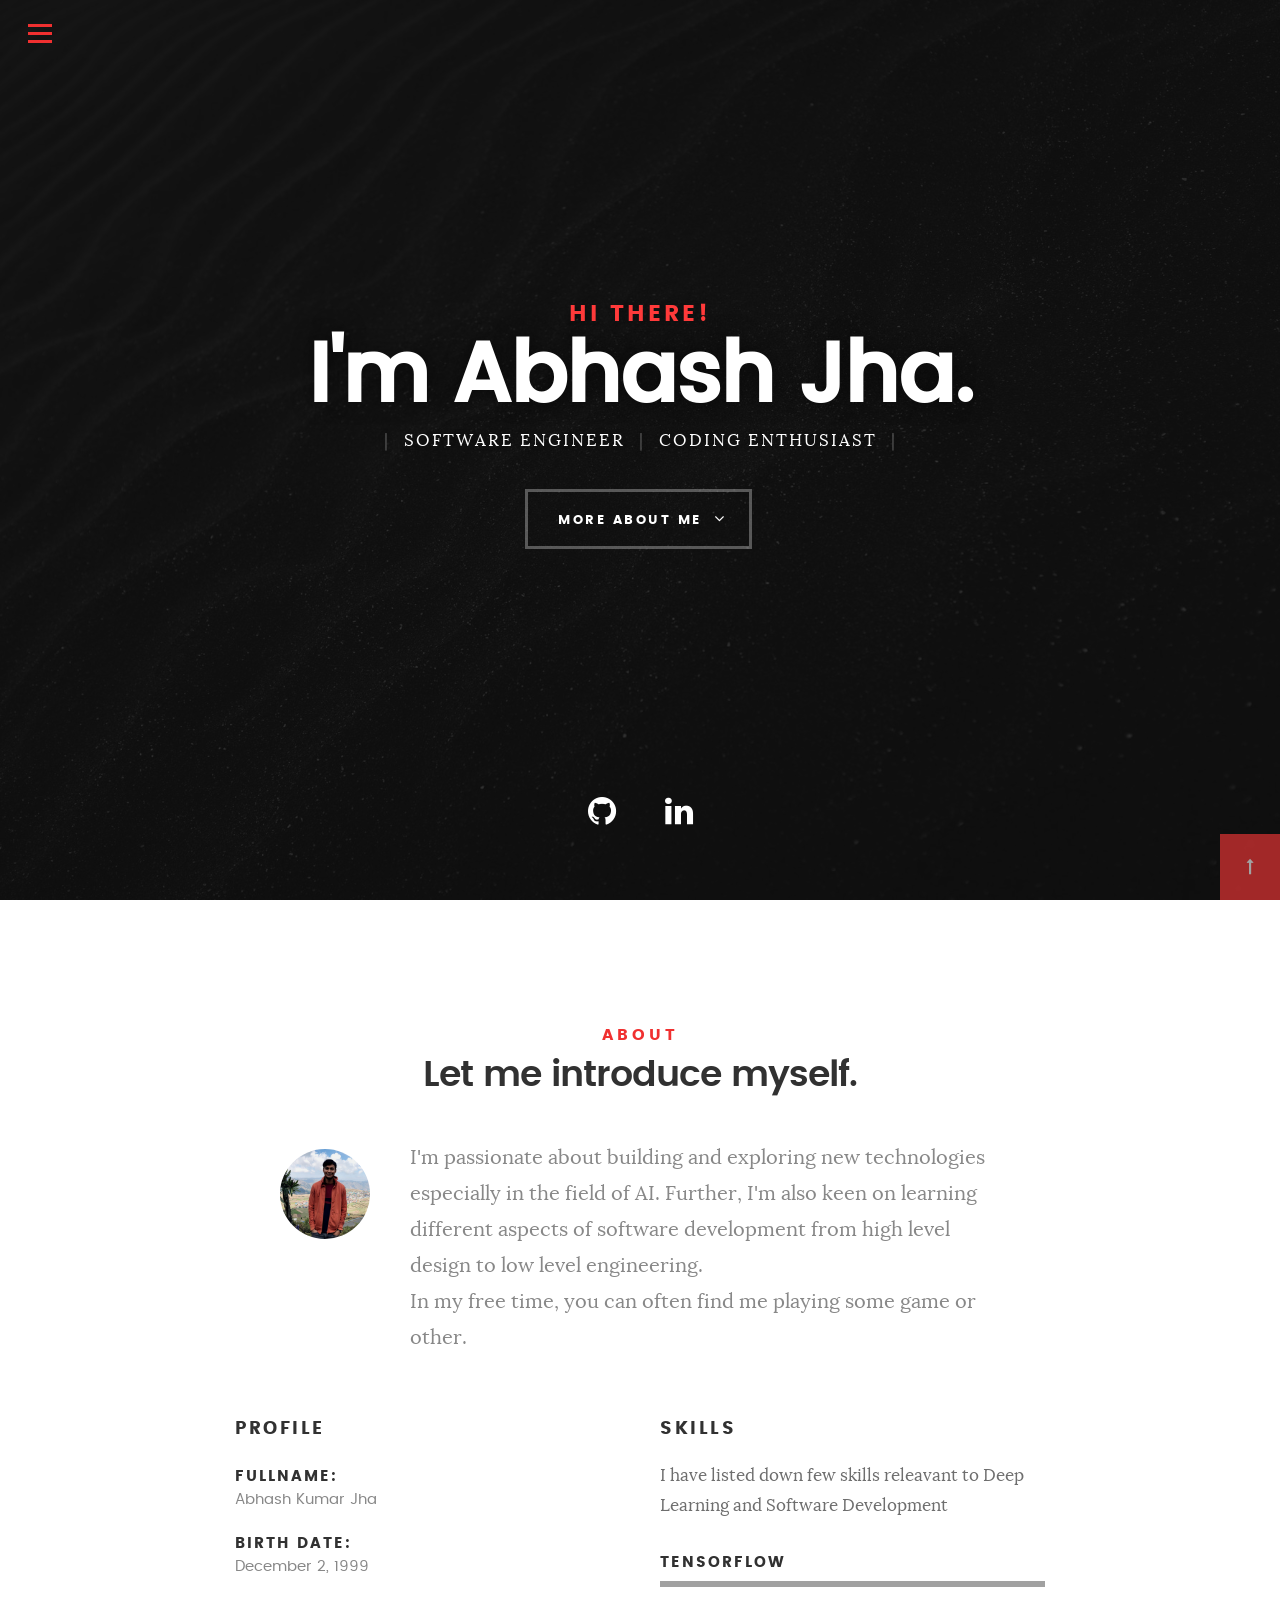
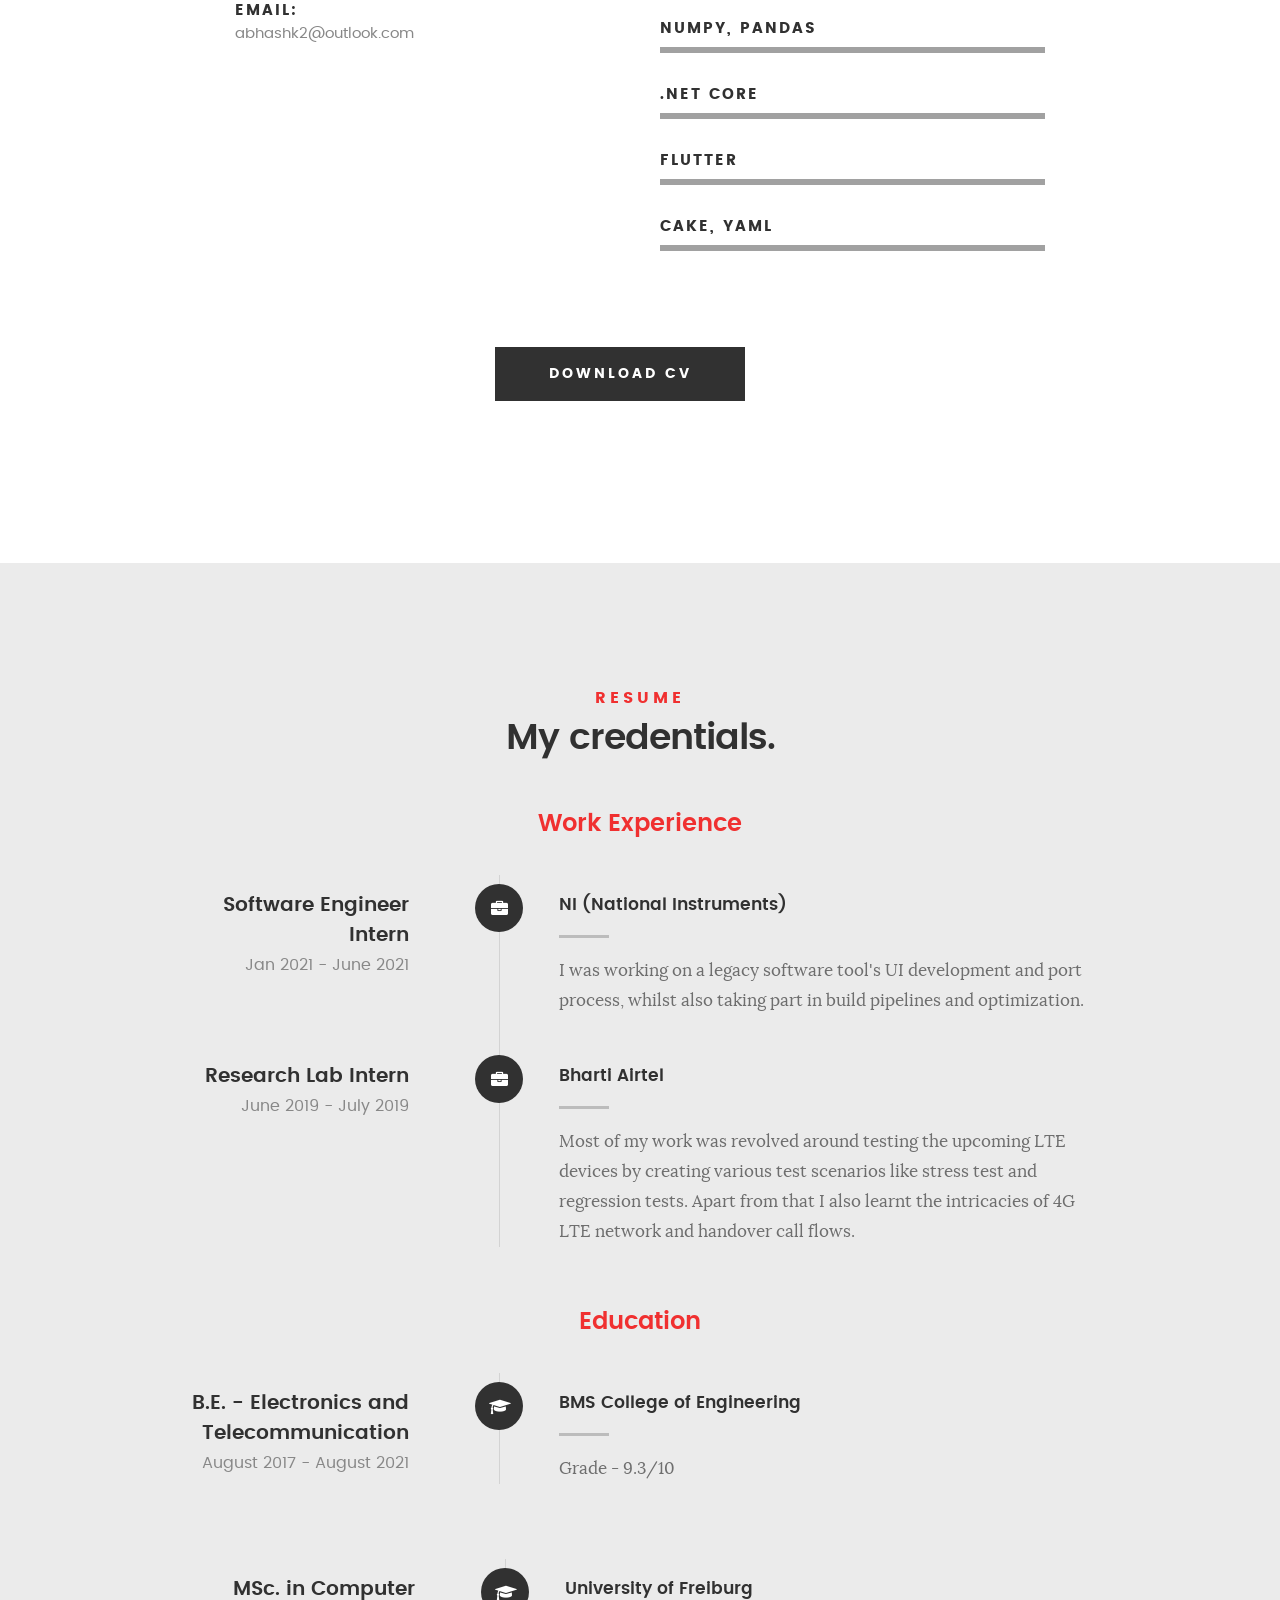
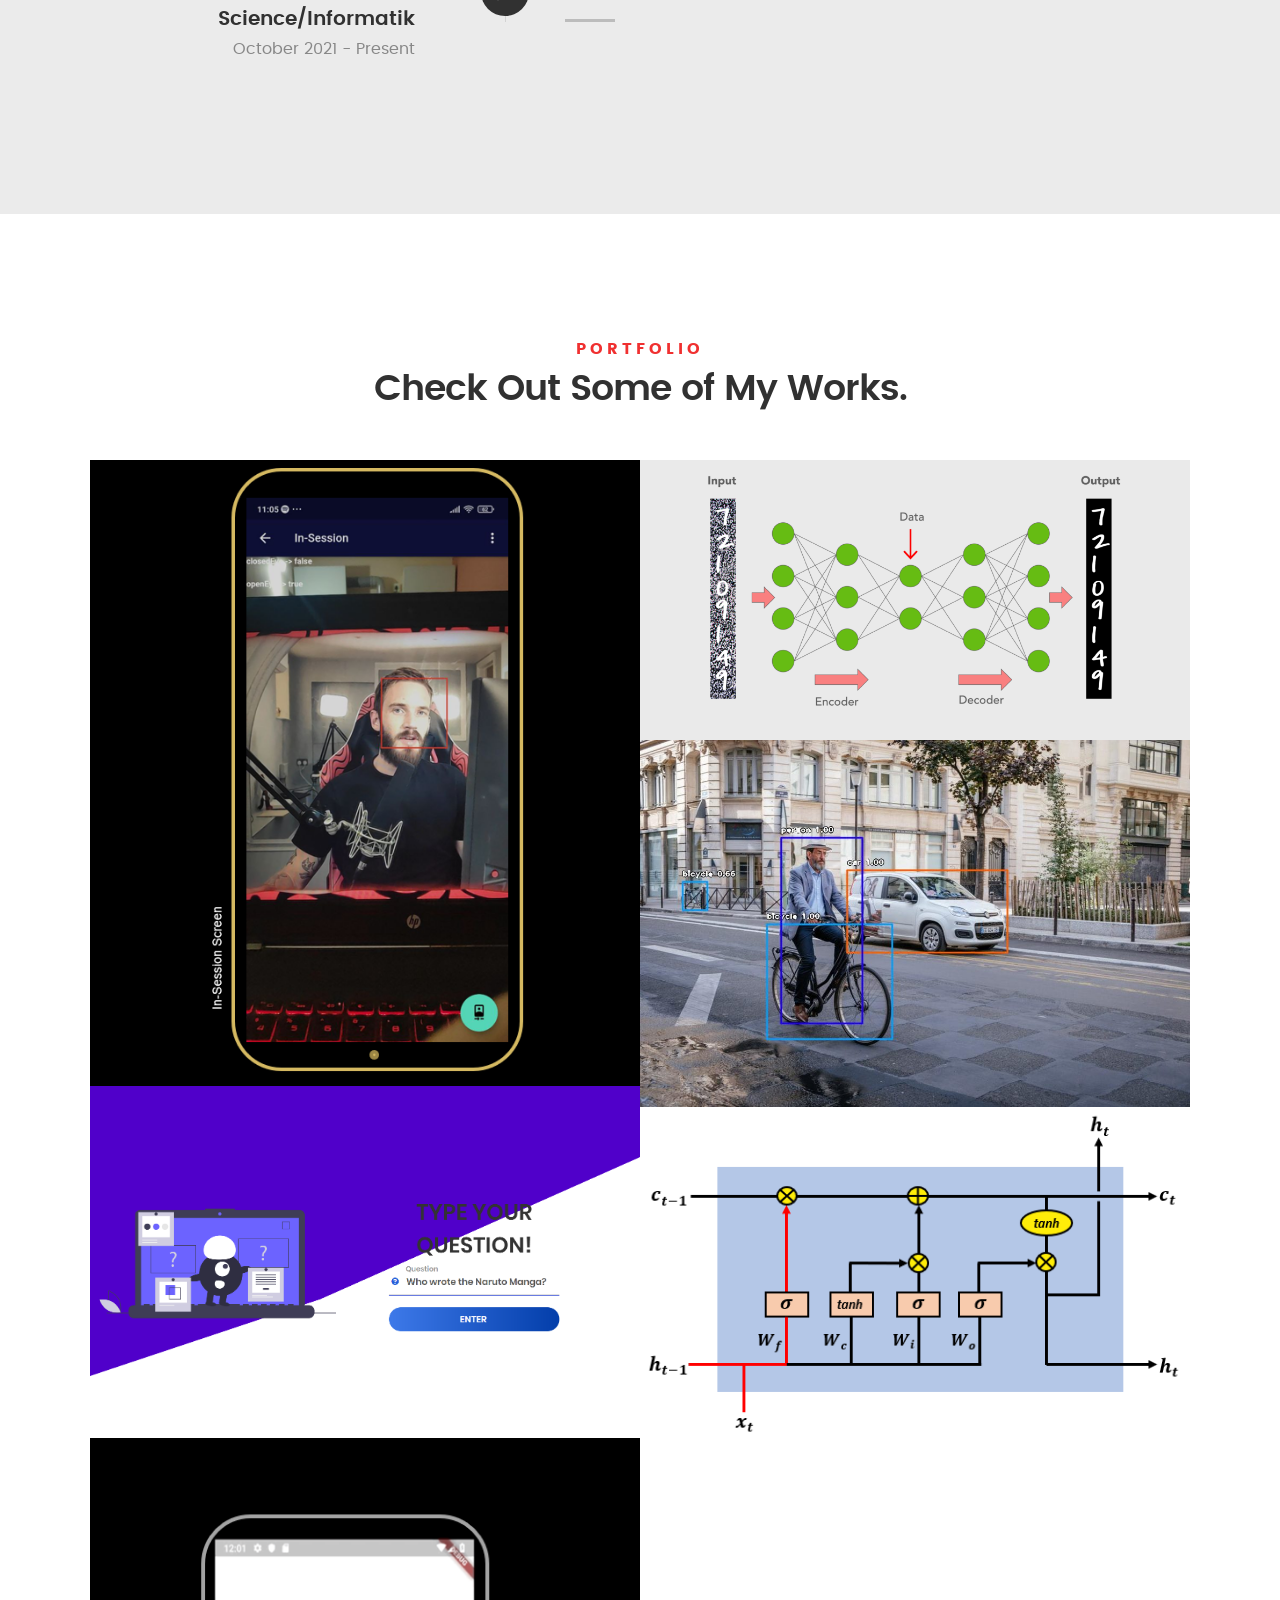
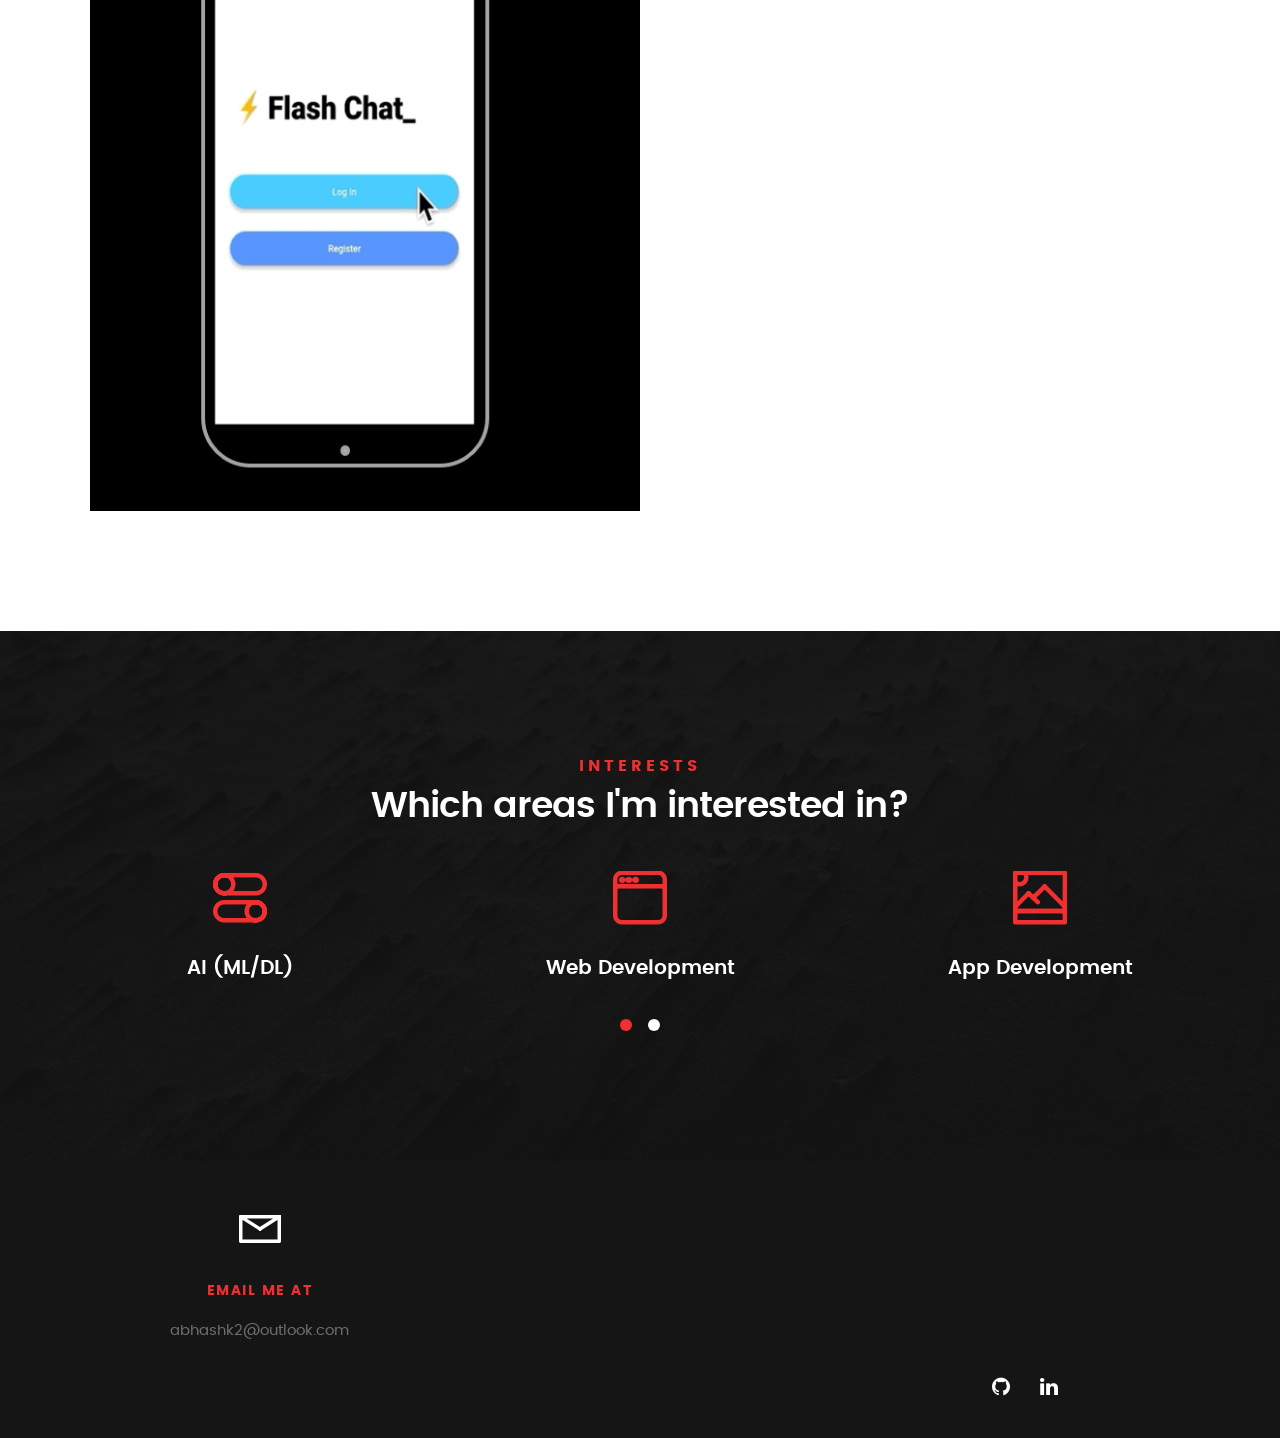
==== index.html @ c94d1a4a "Portfolio" ====
<!DOCTYPE html>
<!--[if IE 8 ]><html class="no-js oldie ie8" lang="en"> <![endif]-->
<!--[if IE 9 ]><html class="no-js oldie ie9" lang="en"> <![endif]-->
<!--[if (gte IE 9)|!(IE)]><!--><html class="no-js" lang="en"> <!--<![endif]-->
<head>

   <!--- basic page needs
   ================================================== -->
   <meta charset="utf-8">
	<title>Abhash</title>
	<meta name="Portfolio" content="">  
	<meta name="Abhash" content="">

   <!-- mobile specific metas
   ================================================== -->
	<meta name="viewport" content="width=device-width, initial-scale=1, maximum-scale=1">

 	<!-- CSS
   ================================================== -->
   <link rel="stylesheet" href="css/base.css">  
   <link rel="stylesheet" href="css/main.css">
   <link rel="stylesheet" href="css/vendor.css">     

   <!-- script
   ================================================== -->   
	<script src="js/modernizr.js"></script>
	<script src="js/pace.min.js"></script>

   <!-- favicons
	================================================== -->
	<link rel="icon" type="image/x-icon" href="favicon.ico?v=3">

</head>

<body id="top">

	<!-- header 
   ================================================== -->
   <header>   	
   	<div class="row">

   		<div class="top-bar">
   			<a class="menu-toggle" href="#"><span>Menu</span></a>

	   		<div class="logo">
		         <a href="index.html"></a>
		      </div>		      

		   	<nav id="main-nav-wrap">
					<ul class="main-navigation">
						<li class="current"><a class="smoothscroll"  href="#intro" title="">Home</a></li>
						<li><a class="smoothscroll"  href="#about" title="">About</a></li>
						<li><a class="smoothscroll"  href="#resume" title="">Resume</a></li>
						<li><a class="smoothscroll"  href="#portfolio" title="">My works</a></li>
						<li><a class="smoothscroll"  href="#interests" title="">Interests</a></li>									
					</ul>
				</nav>    		
   		</div> <!-- /top-bar --> 
   		
   	</div> <!-- /row --> 		
   </header> <!-- /header -->

	<!-- intro section
   ================================================== -->
   <section id="intro">   

   	<div class="intro-overlay"></div>	

   	<div class="intro-content">
   		<div class="row">

   			<div class="col-twelve">

	   			<h5>Hi There!</h5>
	   			<h1>I'm Abhash Jha.</h1>

	   			<p class="intro-position">
	   				<span>Software Engineer</span>
	   				<span>Coding Enthusiast</span> 
	   			</p>

	   			<a class="button stroke smoothscroll" href="#about" title="">More About Me</a>

	   		</div>  
   			
   		</div>   		 		
   	</div> <!-- /intro-content --> 

   	<ul class="intro-social">        
         <li><a href="https://github.com/abhash-er"><i class="fa fa-github"></i></a></li>
         <li><a href="https://www.linkedin.com/in/abhash-jha/"><i class="fa fa-linkedin"></i></a></li>
      </ul> <!-- /intro-social -->      	

   </section> <!-- /intro -->


   <!-- about section
   ================================================== -->
   <section id="about">  

   	<div class="row section-intro">
   		<div class="col-twelve">

   			<h5>About</h5>
   			<h1>Let me introduce myself.</h1>

   			<div class="intro-info">

   				<img src="images/profile-pic.jpg" alt="Profile Picture">

   				<p class="lead">I'm passionate about building and exploring new technologies especially in the field of AI. Further, I'm also keen on learning different aspects of software development from high level design to low level engineering. <BR> In my free time, you can often find me playing some game or other.</p>
   			</div>   			

   		</div>   		
   	</div> <!-- /section-intro -->

   	<div class="row about-content">

   		<div class="col-six tab-full">

   			<h3>Profile</h3>
   			

   			<ul class="info-list">
   				<li>
   					<strong>Fullname:</strong>
   					<span>Abhash Kumar Jha</span>
   				</li>
   				<li>
   					<strong>Birth Date:</strong>
   					<span>December 2, 1999</span>
   				</li>
   				<li>
   					<strong>Email:</strong>
   					<span>abhashk2@outlook.com</span>
   				</li>

   			</ul> <!-- /info-list -->

   		</div>

   		<div class="col-six tab-full">

   			<h3>Skills</h3>
   			<p>I have listed down few skills releavant to Deep Learning and Software Development</p>

				<ul class="skill-bars">
				   <li>
				   	<strong>Tensorflow</strong>
				   </li>
				   <li>
				   	<strong>Numpy, Pandas</strong>
				   </li>
				   <li>
				   	<strong>.NET Core</strong>
				   </li>
				   <li>
				   	<strong>Flutter</strong>
				   </li>
					<li>
						<strong>Cake, Yaml</strong>
					</li>
      
				</ul> <!-- /skill-bars -->		

   		</div>

   	</div>

   	<div class="row button-section">
   		<div class="col-twelve">
   			<a href="https://drive.google.com/file/d/1uyINoum_M5dYG9Y-Nyaif1BIRDL6vVUN/view?usp=sharing" title="Download CV" class="button button-primary">Download CV</a>
   		</div>   		
   	</div>

   </section> <!-- /process-->    


   <!-- resume Section
   ================================================== -->
	<section id="resume" class="grey-section">

		<div class="row section-intro">
   		<div class="col-twelve">

   			<h5>Resume</h5>
   			<h1>My credentials.</h1>

   		</div>   		
   	</div> <!-- /section-intro--> 

   	<div class="row resume-timeline">

   		<div class="col-twelve resume-header">

   			<h2>Work Experience</h2>

   		</div> <!-- /resume-header -->

   		<div class="col-twelve">

   			<div class="timeline-wrap">

   				<div class="timeline-block">

	   				<div class="timeline-ico">
	   					<i class="fa fa-briefcase"></i>
	   				</div>

	   				<div class="timeline-header">
	   					<h3>Software Engineer Intern</h3>
	   					<p>Jan 2021 - June 2021</p>
	   				</div>

	   				<div class="timeline-content">
	   					<h4>NI (National Instruments)</h4>
	   					<p>I was working on a legacy software tool's UI development and port process, whilst also taking part in build pipelines and optimization.</p>
	   				</div>

	   			</div> <!-- /timeline-block -->

	   			<div class="timeline-block">

	   				<div class="timeline-ico">
	   					<i class="fa fa-briefcase"></i>
	   				</div>

	   				<div class="timeline-header">
	   					<h3>Research Lab Intern</h3>
	   					<p>June 2019 - July 2019</p>
	   				</div>

	   				<div class="timeline-content">
	   					<h4>Bharti Airtel</h4>
	   					<p>Most of my work was revolved around testing the upcoming LTE devices by creating various test scenarios like stress test and regression tests. Apart from that I also learnt the intricacies of 4G LTE network and handover call flows.</p>
	   				</div>

	   			</div> <!-- /timeline-block -->

   			</div> <!-- /timeline-wrap -->   			

   		</div> <!-- /col-twelve -->
   		
   	</div> <!-- /resume-timeline -->
   	
   	<div class="row resume-timeline">

   		<div class="col-twelve resume-header">

   			<h2>Education</h2>

   		</div> <!-- /resume-header -->

   		<div class="col-twelve">

   			<div class="timeline-wrap">

   				<div class="timeline-block">

	   				<div class="timeline-ico">
	   					<i class="fa fa-graduation-cap"></i>
	   				</div>

	   				<div class="timeline-header">
	   					<h3>B.E. - Electronics and Telecommunication</h3>
	   					<p>August 2017 - August 2021</p>
	   				</div>

	   				<div class="timeline-content">
	   					<h4>BMS College of Engineering</h4>
	   					<p>Grade - 9.3/10</p>
	   				</div>

	   			</div> <!-- /timeline-block -->
   			

   		</div> <!-- /col-twelve -->

		   <div class="col-twelve">

			<div class="timeline-wrap">

				<div class="timeline-block">

					<div class="timeline-ico">
						<i class="fa fa-graduation-cap"></i>
					</div>

					<div class="timeline-header">
						<h3>MSc. in Computer Science/Informatik</h3>
						<p>October 2021 - Present</p>
					</div>

					<div class="timeline-content">
						<h4>University of Freiburg</h4>
						<p></p>
					</div>

				</div> <!-- /timeline-block -->
			

		</div> <!-- /col-twelve -->
   		
   	</div> <!-- /resume-timeline -->
		
	</section> <!-- /features -->


	<!-- Portfolio Section
   ================================================== -->
	<section id="portfolio">

		<div class="row section-intro">
   		<div class="col-twelve">

   			<h5>Portfolio</h5>
   			<h1>Check Out Some of My Works.</h1>

   		</div>   		
   	</div> <!-- /section-intro--> 

   	<div class="row portfolio-content">

   		<div class="col-twelve">

   			<!-- portfolio-wrapper -->
	         <div id="folio-wrapper" class="block-1-2 block-mob-full stack">

	         	<div class="bgrid folio-item">
	               <div class="item-wrap">
	               	<img src="images/portfolio/drowsy.PNG" alt="drowsy">
	                  <a href="#modal-01" class="overlay">	                  	           
	                     <div class="folio-item-table">
	                     	<div class="folio-item-cell">
		     					       <h3 class="folio-title">Drowsy</h3>	     					    
		     					    	 <span class="folio-types">
		     					       	  A Flutter App
		     					       </span>
		     					   </div>	                      	
	                     </div>                    
	                  </a>
	               </div>	               
	        		</div> <!-- /folio-item -->

	        		<div class="bgrid folio-item">
	               <div class="item-wrap">
	               	<img src="images/portfolio/autoencoder.png" alt="Autoencoder">
	               	<a href="#modal-02" class="overlay">              		                  
	                     <div class="folio-item-table">
	                     	<div class="folio-item-cell">
	                     		<h3 class="folio-title">Autoencoder</h3>	     					    
		     					    	<span class="folio-types">
		     					       	  C++ wrapper for Autoencoders
		     					      </span>		     		
		     					   </div> 	                      	
	                     </div>                    
	                  </a>
	               </div>
	        		</div> <!-- /folio-item -->

	            <div class="bgrid folio-item">
	               <div class="item-wrap">
	               	<img src="images/portfolio/object_detector.jpg"alt="YOLO">
	                  <a href="#modal-03" class="overlay">             		                  
	                     <div class="folio-item-table">
	                     	<div class="folio-item-cell">
	                     		<h3 class="folio-title">YOLO</h3>	     					    
		     					    	<span class="folio-types">
		     					       	  An implementation from scratch
		     					      </span>		     		
		     					   </div> 	                      	
	                     </div>                    
	                  </a>
	               </div>
	        		</div> <!-- /folio-item -->

	            <div class="bgrid folio-item">
	               <div class="item-wrap">
	               	<img src="images/portfolio/question_classification.png" alt="QuestionType">
	                  <a href="#modal-04" class="overlay">                  	                 
	                     <div class="folio-item-table">
	                     	<div class="folio-item-cell">
	                     		<h3 class="folio-title">Question Type</h3>	     					    
		     					    	<span class="folio-types">
		     					       	  Classify the type of question
		     					      </span>		     		
		     					   </div>  	                      	
	                     </div>                    
	                  </a>
	               </div>
	        		</div> <!-- /folio-item -->     	

	            <div class="bgrid folio-item">
	               <div class="item-wrap">
	               	<img src="images/portfolio/LSTM.png" alt="LSTM">
	                  <a href="#modal-05" class="overlay">
	                     <div class="folio-item-table">
	                     	<div class="folio-item-cell">
	                     		<h3 class="folio-title">RNN and LSTM</h3>	     					    
		     					    	<span class="folio-types">
		     					       	  A numpy based implementation of LSTM and RNN 
		     					      </span>		     		
		     					   </div>	                      	
	                     </div>                    
	                  </a>
	               </div>
	        		</div> <!-- /folio-item -->  
				
					<div class="bgrid folio-item">
						<div class="item-wrap">
							<img src="images/portfolio/flash_chat.PNG" alt="flash">
						   <a href="#modal-06" class="overlay">
							  <div class="folio-item-table">
								  <div class="folio-item-cell">
									  <h3 class="folio-title">Flash Chat</h3>	     					    
											  <span class="folio-types">
												   A flutter app 
											</span>		     		
										 </div>	                      	
							  </div>                    
						   </a>
						</div>
						 </div> <!-- /folio-item --> 

	            <!-- modal popups - begin
	            ============================================================= -->
	            <div id="modal-01" class="popup-modal slider mfp-hide">	

				     	<div class="media">
				     		<img src="images/portfolio/modals/m-drowsy.PNG" alt="" />
				     	</div>      	

					   <div class="description-box">
					      <h4>Drowsy</h4>		      
					      <p>To tackle the problem of driver drowsiness, we developed an app that will continuously monitor your attentiveness while driving and if it senses the  drowsiness, it'll buzz a loud alarm and will generate a danger message with location to the emergency contact.</p>

					      <div class="categories">App Development</div>			               
					   </div>

			         <div class="link-box">
			            <a href="https://github.com/abhash-er/drowsy-driver-app-flutter">Git</a>
					      <a href="#" class="popup-modal-dismiss">Close</a>
			         </div>		      

				   </div> <!-- /modal-01 -->

				   <div id="modal-02" class="popup-modal slider mfp-hide">	

				     	<div class="media">
				     		<img src="images/portfolio/modals/m-autoencoder.png" alt="" />
				     	</div>      	

					   <div class="description-box">
					      <h4>Autoencoder</h4>		      
					      <p>This is a c++ wrapper for the autoencoder model, that can be called natively onto an app for use in mobile (arm based) platforms. We've build a neural network class from scratch that can be instantized inside the exposed Autoencoder class.</p>

					      <div class="categories">API design</div>			               
					   </div>

			         <div class="link-box">
			            <a href="https://github.com/abhash-er/Autoencoders">Git</a>
					      <a href="#" class="popup-modal-dismiss">Close</a>
			         </div>		      

				   </div> <!-- /modal-02 -->

				   <div id="modal-03" class="popup-modal slider mfp-hide">	

				     	<div class="media">
				     		<img src="images/portfolio/modals/m-object_detector.jpg" alt="" />
				     	</div>      	

					   <div class="description-box">
					      <h4>YOLO Object Detection</h4>		      
					      <p>YOLOv3 happens to have a configuration file for their network architecture. So the main task was to parse those configurations and make the network. After that, I also build the bounding box calculation functions with non-max suppression. The next phase was to train the network using coco labels. It was then tested real-time videos and images.</p>

					      <div class="categories">Deep Learning</div>			               
					   </div>

			         <div class="link-box">
			            <a href="https://github.com/abhash-er/YOLOv3">Git</a>
					      <a href="#" class="popup-modal-dismiss">Close</a>
			         </div>		      

				   </div> <!-- /modal-03 -->

				   <div id="modal-04" class="popup-modal slider mfp-hide">	

				     	<div class="media">
				     		<img src="images/portfolio/modals/m-question_classification.png" alt="" />
				     	</div>      	

					   <div class="description-box">
					      <h4>Question Classification</h4>		      
					      <p>Given a question, the aim is to identify the category it belongs to. <BR>
							Example:<BR>
							1. What is your name? Type: What<BR>
							2. When is the show happening? Type: When<BR>
							3. Is there a cab available for the airport? Type: Affirmation<BR>
							There are ambiguous cases to handle as well like:<BR>
							4. What time does the train leave(this looks like a what question but is actually a When type)<BR>
						  </p>

					      <div class="categories">Machine Learning/ Deep Learning</div>			               
					   </div>

			         <div class="link-box">
			            <a href="https://github.com/abhash-er/Question-classification">Git</a>
					      <a href="#" class="popup-modal-dismiss">Close</a>
			         </div>		      

				   </div> <!-- /modal-04 -->

				   <div id="modal-05" class="popup-modal slider mfp-hide">	

				     	<div class="media">
				     		<img src="images/portfolio/modals/m-RNN.png" alt="" />
				     	</div>      	

					   <div class="description-box">
					      <h4>LSTM and RNN</h4>		      
					      <p>This project illustrates a numpy based implementation of RNN and LSTM network based on their respective model architectures.</p>

					      <div class="categories">Deep Learning</div>			               
					   </div>

			         <div class="link-box">
			            <a href="https://github.com/abhash-er/RNN-LSTM">Git</a>
					      <a href="#" class="popup-modal-dismiss">Close</a>
			         </div>		      

				   </div> <!-- /modal-05 -->

				   <div id="modal-06" class="popup-modal slider mfp-hide">	

				     	<div class="media">
				     		<img src="images/portfolio/modals/m-flash_chat.PNG" alt="" />
				     	</div>      	

					   <div class="description-box">
					      <h4>Flash chat</h4>		      
					      <p>A global chat app using firebase for message storage and authentication. It uses async calls to update messages when it gets updated on the server.</p>

					      <div class="categories">App Development</div>			               
					   </div>

			         <div class="link-box">
			            <a href="https://github.com/abhash-er/flash-chat-flutter">Git</a>
					      <a href="#" class="popup-modal-dismiss">Close</a>
			         </div>		      

				   </div> <!-- /modal-06 -->


				   <!-- modal popups - end
	            ============================================================= -->

	         </div> <!-- /portfolio-wrapper --> 

   		</div>  <!-- /twelve -->   

   	</div> <!-- /portfolio-content --> 
		
	</section> <!-- /portfolio --> 




	
	<!-- interests Section
   ================================================== -->
	<section id="interests">

		<div class="overlay"></div>

		<div class="row section-intro">
   		<div class="col-twelve">

   			<h5>Interests</h5>
   			<h1>Which areas I'm interested in?</h1>

   		</div>   		
   	</div> <!-- /section-intro -->

   	<div class="row interests-content">

   		<div id="owl-slider" class="owl-carousel interests-list">

	      	<div class="service">	

	      		<span class="icon"><i class="icon-toggles"></i></span>            

	            <div class="interests-content">	

	            	 <h3>AI (ML/DL)</h3>
	         	</div> 	         	 

				</div> <!-- /interests -->

				<div class="interests">	

					<span class="icon"><i class="icon-window"></i></span>                          

	            <div class="interests-content">	

	            	<h3>Web Development</h3>  

	            </div>	                          

			   </div> <!-- /service -->

			   <div class="interests">

			   	<span class="icon"><i class="icon-image"></i></span>		            

	            <div class="interests-content">

	            	<h3>App Development</h3>


	            </div> 	            	               

			   </div> <!-- /service -->

				<div class="interests">

					<span class="icon"><i class="icon-paint-brush"></i></span>	              

	            <div class="interests-content">

	            	<h3>Software Design</h3>

	         		
	            </div>                

				</div> <!-- /interests -->

	      </div> <!-- /interests-list -->
   		
   	</div> <!-- /interests-content -->
		
	</section> <!-- /interests -->	





   	<div class="row contact-info">

   		<div class="col-four tab-full collapse">

   			<div class="icon">
   				<i class="icon-mail"></i>
   			</div>

   			<h5>Email Me At</h5>

   			<p>abhashk2@outlook.com<br>
			   </p>

   		</div>

   		
   		
   	</div> <!-- /contact-info -->
		
	</section> <!-- /contact -->


   <!-- footer
   ================================================== -->

   <footer>
     	<div class="row">

     		<div class="col-six tab-full pull-right social">

     			<ul class="footer-social">        
					<li><a href="https://github.com/abhash-er"><i class="fa fa-github"></i></a></li>
					<li><a href="https://www.linkedin.com/in/abhash-jha/"><i class="fa fa-linkedin"></i></a></li>
			   </ul> 
	      		
	      </div>

      	<div class="col-eight tab-full">
	      	

	      	<div id="go-top">
		         <a class="smoothscroll" title="Back to Top" href="#top"><i class="fa fa-long-arrow-up"></i></a>
		      </div>

      	</div> <!-- /row -->     	
   </footer>  

   <div id="preloader"> 
    	<div id="loader"></div>
   </div> 

   <!-- Java Script
   ================================================== --> 
   <script src="js/jquery-2.1.3.min.js"></script>
   <script src="js/plugins.js"></script>
   <script src="js/main.js"></script>

</body>

</html>
---- css/base.css ----
/**
 * =================================================================== 
 *
 *  Kards v1.0 Base Stylesheet
 *  url: styleshout.com
 *  03-01-2016
 *  ------------------------------------------------------------------
 *  TOC:
 *  01. reset
 *  02. basic/base setup styles
 *  03. grid
 *  04. MISC
 *
 * =================================================================== 
 */

/** 
 * ===================================================================
 * 01. reset - normalize.css v3.0.2 | MIT License | git.io/normalize
 *
 * ------------------------------------------------------------------- 
 */
html {
	font-family: sans-serif;
	-ms-text-size-adjust: 100%;
	-webkit-text-size-adjust: 100%;
}

body {
	margin: 0;
}

article,
aside,
details,
figcaption,
figure,
footer,
header,
hgroup,
main,
menu,
nav,
section,
summary {
	display: block;
}

audio,
canvas,
progress,
video {
	display: inline-block;
	vertical-align: baseline;
}

audio:not([controls]) {
	display: none;
	height: 0;
}

[hidden],
template {
	display: none;
}

a {
	background: transparent;
}

a:active,
a:hover {
	outline: 0;
}

abbr[title] {
	border-bottom: 1px dotted;
}

b,
strong {
	font-weight: bold;
}

dfn {
	font-style: italic;
}

h1 {
	font-size: 2em;
	margin: 0.67em 0;
}

mark {
	background: #ff0;
	color: #000;
}

small {
	font-size: 80%;
}

sub,
sup {
	font-size: 75%;
	line-height: 0;
	position: relative;
	vertical-align: baseline;
}

sup {
	top: -0.5em;
}

sub {
	bottom: -0.25em;
}

img {
	border: 0;
}

svg:not(:root) {
	overflow: hidden;
}

figure {
	margin: 1em 40px;
}

hr {
	-moz-box-sizing: content-box;
	box-sizing: content-box;
	height: 0;
}

pre {
	overflow: auto;
}

code,
kbd,
pre,
samp {
	font-family: monospace, monospace;
	font-size: 1em;
}

button,
input,
optgroup,
select,
textarea {
	color: inherit;
	font: inherit;
	margin: 0;
}

button {
	overflow: visible;
}

button,
select {
	text-transform: none;
}

button,
html input[type="button"],
input[type="reset"],
input[type="submit"] {
	-webkit-appearance: button;
	cursor: pointer;
}

button[disabled],
html input[disabled] {
	cursor: default;
}

button::-moz-focus-inner,
input::-moz-focus-inner {
	border: 0;
	padding: 0;
}

input {
	line-height: normal;
}

input[type="checkbox"],
input[type="radio"] {
	box-sizing: border-box;
	padding: 0;
}

input[type="number"]::-webkit-inner-spin-button,
input[type="number"]::-webkit-outer-spin-button {
	height: auto;
}

input[type="search"] {
	-webkit-appearance: textfield;
	-moz-box-sizing: content-box;
	-webkit-box-sizing: content-box;
	box-sizing: content-box;
}

input[type="search"]::-webkit-search-cancel-button,
input[type="search"]::-webkit-search-decoration {
	-webkit-appearance: none;
}

fieldset {
	border: 1px solid #c0c0c0;
	margin: 0 2px;
	padding: 0.35em 0.625em 0.75em;
}

legend {
	border: 0;
	padding: 0;
}

textarea {
	overflow: auto;
}

optgroup {
	font-weight: bold;
}

table {
	border-collapse: collapse;
	border-spacing: 0;
}

td,
th {
	padding: 0;
}

/** 
 * ===================================================================
 * 02. basic/base setup styles - (_basic.scss)
 *
 * ------------------------------------------------------------------- 
 */
html {
	font-size: 62.5%;
	box-sizing: border-box;
}

*,
*::before,
*::after {
	box-sizing: inherit;
}

body {
	font-weight: normal;
	line-height: 1;
	text-rendering: optimizeLegibility;
	word-wrap: break-word;
	-webkit-overflow-scrolling: touch;
	-webkit-text-size-adjust: none;
}

body,
input,
button {
	-moz-osx-font-smoothing: grayscale;
	-webkit-font-smoothing: antialiased;
}

/**
 * Media - (_basic.scss)
 * ------------------------------------------------------------------- 
 */
img,
video {
	max-width: 100%;
	height: auto;
}

/**
 * Typography resets - (_basic.scss)
 * ------------------------------------------------------------------- 
 */
div,
dl,
dt,
dd,
ul,
ol,
li,
h1,
h2,
h3,
h4,
h5,
h6,
pre,
form,
p,
blockquote,
th,
td {
	margin: 0;
	padding: 0;
}

h1,
h2,
h3,
h4,
h5,
h6 {
	-webkit-font-variant-ligatures: common-ligatures;
	-moz-font-variant-ligatures: common-ligatures;
	font-variant-ligatures: common-ligatures;
	text-rendering: optimizeLegibility;
}

em,
i {
	font-style: italic;
	line-height: inherit;
}

strong,
b {
	font-weight: bold;
	line-height: inherit;
}

small {
	font-size: 60%;
	line-height: inherit;
}

ol,
ul {
	list-style: none;
}

li {
	display: block;
}

/**
 * links - (_basic.scss)
 * ------------------------------------------------------------------- 
 */
a {
	text-decoration: none;
	line-height: inherit;
}

a img {
	border: none;
}

/**
 * inputs - (_basic.scss)
 * ------------------------------------------------------------------- 
 */
fieldset {
	margin: 0;
	padding: 0;
}

input[type="email"],
input[type="number"],
input[type="search"],
input[type="text"],
input[type="tel"],
input[type="url"],
input[type="password"],
textarea {
	-webkit-appearance: none;
	-moz-appearance: none;
	-ms-appearance: none;
	-o-appearance: none;
	appearance: none;
}

/** 
 * ===================================================================
 * 03. grid - (_grid.scss)
 *
 * ------------------------------------------------------------------- 
 */
.row {
	width: 94%;
	max-width: 1140px;
	margin: 0 auto;
}

.row:before,
.row:after {
	content: "";
	display: table;
}

.row:after {
	clear: both;
}

.row .row {
	width: auto;
	max-width: none;
	margin-left: -20px;
	margin-right: -20px;
}

[class*="col-"],
.bgrid {
	float: left;
}

[class*="col-"] + [class*="col-"].end {
	float: right;
}

[class*="col-"] {
	padding: 0 20px;
}

.col-one {
	width: 8.33333%;
}

.col-two,
.col-1-6 {
	width: 16.66667%;
}

.col-three,
.col-1-4 {
	width: 25%;
}

.col-four,
.col-1-3 {
	width: 33.33333%;
}

.col-five {
	width: 41.66667%;
}

.col-six,
.col-1-2 {
	width: 50%;
}

.col-seven {
	width: 58.33333%;
}

.col-eight,
.col-2-3 {
	width: 66.66667%;
}

.col-nine,
.col-3-4 {
	width: 75%;
}

.col-ten,
.col-5-6 {
	width: 83.33333%;
}

.col-eleven {
	width: 91.66667%;
}

.col-twelve,
.col-full {
	width: 100%;
}

/**
 * small screens - (_grid.scss)
 * --------------------------------------------------------------- 
 */
@media screen and (max-width:1024px) {
	.row .row {
		margin-left: -18px;
		margin-right: -18px;
	}

	[class*="col-"] {
		padding: 0 18px;
	}

}

/**
 * tablets - (_grid.scss)
 * --------------------------------------------------------------- 
 */
@media screen and (max-width:768px) {
	.row {
		width: auto;
		padding-left: 30px;
		padding-right: 30px;
	}

	.row .row {
		padding-left: 0;
		padding-right: 0;
		margin-left: -15px;
		margin-right: -15px;
	}

	[class*="col-"] {
		padding: 0 15px;
	}

	.tab-1-4 {
		width: 25%;
	}

	.tab-1-3 {
		width: 33.33333%;
	}

	.tab-1-2 {
		width: 50%;
	}

	.tab-2-3 {
		width: 66.66667%;
	}

	.tab-3-4 {
		width: 75%;
	}

	.tab-full {
		width: 100%;
	}

}

/**
 * large mobile devices - (_grid.scss)
 * --------------------------------------------------------------- 
 */
@media screen and (max-width:600px) {
	.row {
		padding-left: 25px;
		padding-right: 25px;
	}

	.row .row {
		margin-left: -10px;
		margin-right: -10px;
	}

	[class*="col-"] {
		padding: 0 10px;
	}

	.mob-1-4 {
		width: 25%;
	}

	.mob-1-2 {
		width: 50%;
	}

	.mob-3-4 {
		width: 75%;
	}

	.mob-full {
		width: 100%;
	}

}

/**
 * small mobile devices - (_grid.scss)
 * --------------------------------------------------------------- 
 */
@media screen and (max-width:400px) {
	.row .row {
		padding-left: 0;
		padding-right: 0;
		margin-left: 0;
		margin-right: 0;
	}

	[class*="col-"] {
		width: 100% !important;
		float: none !important;
		clear: both !important;
		margin-left: 0;
		margin-right: 0;
		padding: 0;
	}

	[class*="col-"] + [class*="col-"].end {
		float: none;
	}

}

/** 
 * ===================================================================
 * block grids - (_grid.scss)
 *
 * ------------------------------------------------------------------- 
 */
[class*="block-"]:before,
[class*="block-"]:after {
	content: "";
	display: table;
}

[class*="block-"]:after {
	clear: both;
}

.block-1-6 .bgrid {
	width: 16.66667%;
}

.block-1-4 .bgrid {
	width: 25%;
}

.block-1-3 .bgrid {
	width: 33.33333%;
}

.block-1-2 .bgrid {
	width: 50%;
}

/**
 * Clearing for block grid columns. Allow columns with 
 * different heights to align properly.
 */
.block-1-6 .bgrid:nth-child(6n+1),
.block-1-4 .bgrid:nth-child(4n+1),
.block-1-3 .bgrid:nth-child(3n+1),
.block-1-2 .bgrid:nth-child(2n+1) {
	clear: both;
}

/**
 * small screens - (_grid.scss)
 * --------------------------------------------------------------- 
 */
@media screen and (max-width:1024px) {
	.block-s-1-6 .bgrid {
		width: 16.66667%;
	}

	.block-s-1-4 .bgrid {
		width: 25%;
	}

	.block-s-1-3 .bgrid {
		width: 33.33333%;
	}

	.block-s-1-2 .bgrid {
		width: 50%;
	}

	.block-s-full .bgrid {
		width: 100%;
		clear: both;
	}

	[class*="block-s-"] .bgrid:nth-child(n) {
		clear: none;
	}

	.block-s-1-6 .bgrid:nth-child(6n+1),
	.block-s-1-4 .bgrid:nth-child(4n+1),
	.block-s-1-3 .bgrid:nth-child(3n+1),
	.block-s-1-2 .bgrid:nth-child(2n+1) {
		clear: both;
	}

}

/**
 * tablets - (_grid.scss)
 * --------------------------------------------------------------- 
 */
@media screen and (max-width:768px) {
	.block-tab-1-6 .bgrid {
		width: 16.66667%;
	}

	.block-tab-1-4 .bgrid {
		width: 25%;
	}

	.block-tab-1-3 .bgrid {
		width: 33.33333%;
	}

	.block-tab-1-2 .bgrid {
		width: 50%;
	}

	.block-tab-full .bgrid {
		width: 100%;
		clear: both;
	}

	[class*="block-tab-"] .bgrid:nth-child(n) {
		clear: none;
	}

	.block-tab-1-6 .bgrid:nth-child(6n+1),
	.block-tab-1-4 .bgrid:nth-child(4n+1),
	.block-tab-1-3 .bgrid:nth-child(3n+1),
	.block-tab-1-2 .bgrid:nth-child(2n+1) {
		clear: both;
	}

}

/**
 * large mobile devices - (_grid.scss)
 * --------------------------------------------------------------- 
 */
@media screen and (max-width:600px) {
	.block-mob-1-6 .bgrid {
		width: 16.66667%;
	}

	.block-mob-1-4 .bgrid {
		width: 25%;
	}

	.block-mob-1-3 .bgrid {
		width: 33.33333%;
	}

	.block-mob-1-2 .bgrid {
		width: 50%;
	}

	.block-mob-full .bgrid {
		width: 100%;
		clear: both;
	}

	[class*="block-mob-"] .bgrid:nth-child(n) {
		clear: none;
	}

	.block-mob-1-6 .bgrid:nth-child(6n+1),
	.block-mob-1-4 .bgrid:nth-child(4n+1),
	.block-mob-1-3 .bgrid:nth-child(3n+1),
	.block-mob-1-2 .bgrid:nth-child(2n+1) {
		clear: both;
	}

}

/**
 * stack on small mobile devices - (_grid.scss)
 * --------------------------------------------------------------- 
 */
@media screen and (max-width:400px) {
	.stack .bgrid {
		width: 100% !important;
		float: none !important;
		clear: both !important;
		margin-left: 0;
		margin-right: 0;
	}

}

/** 
 * ===================================================================
 * 04. MISC  - (_grid.scss)
 *
 * ------------------------------------------------------------------- 
 */

/**
 * Clearing - (http://nicolasgallagher.com/micro-clearfix-hack/
 */
.group:before,
.group:after {
	content: "";
	display: table;
}

.group:after {
	clear: both;
}

/**
 * Misc Helper Styles 
 */
.hide {
	display: none;
}

.invisible {
	visibility: hidden;
}

.antialiased {
	-webkit-font-smoothing: antialiased;
	-moz-osx-font-smoothing: grayscale;
}

.remove-bottom {
	margin-bottom: 0;
}

.half-bottom {
	margin-bottom: 1.5rem !important;
}

.add-bottom {
	margin-bottom: 3rem !important;
}

.no-border {
	border: none;
}

.full-width {
	width: 100%;
}

.text-center {
	text-align: center;
}

.text-left {
	text-align: left;
}

.text-right {
	text-align: right;
}

.pull-left {
	float: left;
}

.pull-right {
	float: right;
}

.align-center {
	margin-left: auto;
	margin-right: auto;
	text-align: center;
}

/*# sourceMappingURL=base.css.map */
---- css/main.css ----
/**
 * =================================================================== 
 *
 *  Kards v1.0 Main Stylesheet
 *  url: styleshout.com
 *  03-01-2016
 *  ------------------------------------------------------------------
 *  TOC:
 *  01. webfonts and iconfonts
 *  02. base style overrides
 *  03. typography & general theme styles
 *  04. preloader
 *  05. forms
 *  06. buttons 
 *  07. other components
 *  08. common styles
 *  09. header styles
 *  10. intro
 *  11. about
 *  12. resume
 *  13. portfolio
 *  14. call-to-action section
 *  15. interests
 *  16. stats
 *  17. contact
 *  18. footer
 *
 * =================================================================== 
 */


/** 
 * ===================================================================
 * 01. webfonts and iconfonts - (_document-setup.scss)
 *
 * ------------------------------------------------------------------- 
 */
@import url("fonts.css");
@import url("font-awesome/css/font-awesome.min.css");
@import url("micons/micons.css");


/** 
 * ===================================================================
 * 02. base style overrides - (_document-setup.scss)
 *
 * ------------------------------------------------------------------- 
 */
html {
	font-size: 10px;
}

@media only screen and (max-width:1024px) {
	html {
		font-size: 9.411764705882353px;
	}
}
@media only screen and (max-width:768px) {
	html {
		font-size: 10px;
	}
}
@media only screen and (max-width:400px) {
	html {
		font-size: 9.411764705882353px;
	}
}

html, body {
	height: 100%;
}
body {
	background: #151515;
	font-family: "lora-regular", serif;
	font-size: 1.7rem;
	line-height: 3rem;
	color: #6e6e6e;
}

/**
 * links - (_document-setup.scss)
 * -------------------------------------------------------------------
 */
a, a:visited {
	color: #000000;
	-moz-transition: all 0.3s ease-in-out;
	-o-transition: all 0.3s ease-in-out;
	-webkit-transition: all 0.3s ease-in-out;
	-ms-transition: all 0.3s ease-in-out;
	transition: all 0.3s ease-in-out;
}
a:hover, a:focus, a:active {
	color: #F03030;
	outline: 0;
}

/** 
 * ===================================================================
 * 03. typography & general theme styles - (_document-setup.scss)
 *
 * ------------------------------------------------------------------- 
 */
h1, h2, h3, h4, h5, h6, .h01, .h02, .h03, .h04, .h05, .h06 {
	font-family: "poppins-semibold", sans-serif;
	color: #313131;
	font-style: normal;
	text-rendering: optimizeLegibility;
	margin-bottom: 2.1rem;
}
h3, .h03, h4, .h04 {
	margin-bottom: 1.8rem;
}
h5, .h05, h6, .h06 {
	font-family: "poppins-bold";
	margin-bottom: 1.2rem;
}
h1, .h01 {
	font-size: 3.1rem;
	line-height: 1.355;
	letter-spacing: -.1rem;
}
@media only screen and (max-width:600px) {
	h1, .h01 {
		font-size: 2.6rem;
		letter-spacing: -.07rem;
	}
}
h2, .h02 {
	font-size: 2.4rem;
	line-height: 1.25;
}
h3, .h03 {
	font-size: 2rem;
	line-height: 1.5;
}
h4, .h04 {
	font-size: 1.7rem;
	line-height: 1.765;
}
h5, .h05 {
	font-size: 1.4rem;
	line-height: 1.714;
	text-transform: uppercase;
	letter-spacing: .15rem;
}
h6, .h06 {
	font-size: 1.3rem;
	line-height: 1.846;
	text-transform: uppercase;
	letter-spacing: .15rem;
}
p img {
	margin: 0;
}
p.lead {
	font-family: "lora-regular", serif;
	font-size: 2rem;
	line-height: 1.8;
	color: #888888;
}
@media only screen and (max-width:768px) {
	p.lead {
		font-size: 1.7rem;
	}
}
em, i, strong, b {
	font-size: 1.7rem;
	line-height: 3rem;
	font-style: normal;
	font-weight: normal;
}
em, i {
	font-family: "lora-italic", serif;
}
strong, b {
	font-family: "lora-bold", serif;
}
small {
	font-size: 1.2rem;
	line-height: inherit;
}
blockquote {
	margin: 3rem 0;
	padding-left: 4rem;
	position: relative;
}
blockquote:before {
	content: "\201C";
	font-size: 8rem;
	line-height: 0px;
	margin: 0;
	color: #313131;
	font-family: arial, sans-serif;
	position: absolute;
	top: 3rem;
	left: 0;
}
blockquote p {
	font-family: georgia, serif;
	font-style: italic;
	padding: 0;
	font-size: 1.9rem;
	line-height: 1.737;
}
blockquote cite {
	display: block;
	font-size: 1.3rem;
	font-style: normal;
	line-height: 1.616;
}
blockquote cite:before {
	content: "\2014 \0020";
}
blockquote cite a, blockquote cite a:visited {
	color: #888888;
	border: none;
}
abbr {
	font-family: "poppins-bold", serif;
	font-variant: small-caps;
	text-transform: lowercase;
	letter-spacing: .05rem;
	color: #888888;
}
var, kbd, samp, code, pre {
	font-family: Consolas, "Andale Mono", Courier, "Courier New", monospace;
}
pre {
	padding: 2.4rem 3rem 3rem;
	background: #F1F1F1;
}
code {
	font-size: 1.4rem;
	margin: 0 .2rem;
	padding: .3rem .6rem;
	white-space: nowrap;
	background: #F1F1F1;
	border: 1px solid #E1E1E1;
	border-radius: 3px;
}
pre > code {
	display: block;
	white-space: pre;
	line-height: 2;
	padding: 0;
	margin: 0;
}
pre.prettyprint > code {
	border: none;
}
del {
	text-decoration: line-through;
}
abbr[title], dfn[title] {
	border-bottom: 1px dotted;
	cursor: help;
}
mark {
	background: #FFF49B;
	color: #000;
}
hr {
	border: solid #d2d2d2;
	border-width: 1px 0 0;
	clear: both;
	margin: 2.4rem 0 1.5rem;
	height: 0;
}

/**
 * Lists - (_document-setup.scss)  
 * -------------------------------------------------------------------
 */
ol {
	list-style: decimal;
}
ul {
	list-style: disc;
}
li {
	display: list-item;
}
ol, ul {
	margin-left: 1.7rem;
}
ul li {
	padding-left: .4rem;
}
ul ul, ul ol, ol ol, ol ul {
	margin: .6rem 0 .6rem 1.7rem;
}
ul.disc li {
	display: list-item;
	list-style: none;
	padding: 0 0 0 .8rem;
	position: relative;
}
ul.disc li::before {
	content: "";
	display: inline-block;
	width: 8px;
	height: 8px;
	border-radius: 50%;
	background: #F03030;
	position: absolute;
	left: -17px;
	top: 11px;
	vertical-align: middle;
}
dt {
	margin: 0;
	color: #F03030;
}
dd {
	margin: 0 0 0 2rem;
}

/**
 * tables - (_document-setup.scss)  
 * -------------------------------------------------------------------
 */
table {
	border-width: 0;
	width: 100%;
	max-width: 100%;
	font-family: "lora-regular", sans-serif;
}
th, td {
	padding: 1.5rem 3rem;
	text-align: left;
	border-bottom: 1px solid #E8E8E8;
}
th {
	color: #313131;
	font-family: "poppins-bold", sans-serif;
}
td {
	line-height: 1.5;
}
th:first-child, td:first-child {
	padding-left: 0;
}
th:last-child, td:last-child {
	padding-right: 0;
}
.table-responsive {
	overflow-x: auto;
	-webkit-overflow-scrolling: touch;
}

/**
 * Spacing - (_document-setup.scss)  
 * -------------------------------------------------------------------
 */
button, .button {
	margin-bottom: 1.2;
}
fieldset {
	margin-bottom: 1.5rem;
}
input,
textarea,
select,
pre,
blockquote,
figure,
table,
p,
ul,
ol,
dl,
form,
.fluid-video-wrapper,
.ss-custom-select {
	margin-bottom: 3rem;
}

/**
 * floated image - (_document-setup.scss)  
 * -------------------------------------------------------------------
 */
img.pull-right {
	margin: .9rem 0 0 2.4rem;
}
img.pull-left {
	margin: .9rem 2.4rem 0 0;
}

/**
 * block grid paddings - (_document-setup.scss) 
 * -------------------------------------------------------------------
 */
.bgrid {
	padding: 0 20px;
}
@media only screen and (max-width:1024px) {
	.bgrid {
		padding: 0 18px;
	}
}
@media only screen and (max-width:768px) {
	.bgrid {
		padding: 0 15px;
	}
}
@media only screen and (max-width:600px) {
	.bgrid {
		padding: 0 10px;
	}
}
@media only screen and (max-width:400px) {
	.bgrid {
		padding: 0;
	}
}

/**
 * pace.js styles - minimal  - (_document-setup.scss)
 * -------------------------------------------------------------------
 */
.pace {
	-webkit-pointer-events: none;
	pointer-events: none;
	-webkit-user-select: none;
	-moz-user-select: none;
	user-select: none;
}
.pace-inactive {
	display: none;
}
.pace .pace-progress {
	background: #F03030;
	position: fixed;
	z-index: 900;
	top: 0;
	right: 100%;
	width: 100%;
	height: 6px;
}

/** 
 * ===================================================================
 * 04. preloader - (_preloader-1.scss)
 *
 * ------------------------------------------------------------------- 
 */
#preloader {
	position: fixed;
	top: 0;
	left: 0;
	right: 0;
	bottom: 0;
	background: #151515;
	z-index: 800;
	height: 100%;
	width: 100%;
}
.no-js #preloader, .oldie #preloader {
	display: none;
}
#loader {
	position: absolute;
	left: 50%;
	top: 50%;
	width: 60px;
	height: 60px;
	margin: -30px 0 0 -30px;
	padding: 0;
}
#loader:before {
	content: "";
	border-top: 11px solid rgba(255, 255, 255, 0.1);
	border-right: 11px solid rgba(255, 255, 255, 0.1);
	border-bottom: 11px solid rgba(255, 255, 255, 0.1);
	border-left: 11px solid #F03030;
	-webkit-animation: load 1.1s infinite linear;
	animation: load 1.1s infinite linear;
	display: block;
	border-radius: 50%;
	width: 60px;
	height: 60px;
}
@-webkit-keyframes load {
	0% {
		-webkit-transform: rotate(0deg);
		transform: rotate(0deg);
	}
	100% {
		-webkit-transform: rotate(360deg);
		transform: rotate(360deg);
	}
}
@keyframes load {
	0% {
		-webkit-transform: rotate(0deg);
		transform: rotate(0deg);
	}
	100% {
		-webkit-transform: rotate(360deg);
		transform: rotate(360deg);
	}
}

/** 
 * ===================================================================
 * 05. forms - (_forms.scss)
 *
 * ------------------------------------------------------------------- 
 */
fieldset {
	border: none;
}
input[type="email"],
input[type="number"],
input[type="search"],
input[type="text"],
input[type="tel"],
input[type="url"],
input[type="password"],
textarea,
select {
	display: block;
	height: 6rem;
	padding: 1.5rem 0;
	border: 0;
	outline: none;
	vertical-align: middle;
	color: #313131;
	font-family: "poppins-regular", sans-serif;
	font-size: 1.5rem;
	line-height: 3rem;
	max-width: 100%;
	background: transparent;
	border-bottom: 1px solid rgba(0, 0, 0, 0.3);
	-moz-transition: all 0.3s ease-in-out;
	-o-transition: all 0.3s ease-in-out;
	-webkit-transition: all 0.3s ease-in-out;
	-ms-transition: all 0.3s ease-in-out;
	transition: all 0.3s ease-in-out;
}
.ss-custom-select {
	position: relative;
	padding: 0;
}
.ss-custom-select select {
	-webkit-appearance: none;
	-moz-appearance: none;
	-ms-appearance: none;
	-o-appearance: none;
	appearance: none;
	text-indent: 0.01px;
	text-overflow: '';
	margin: 0;
	line-height: 3rem;
	vertical-align: middle;
}
.ss-custom-select select option {
	padding-left: 2rem;
	padding-right: 2rem;
}
.ss-custom-select select::-ms-expand {
	display: none;
}
.ss-custom-select::after {
	content: '\f0d7';
	font-family: 'FontAwesome';
	position: absolute;
	top: 50%;
	right: 1.5rem;
	margin-top: -10px;
	bottom: auto;
	width: 20px;
	height: 20px;
	line-height: 20px;
	font-size: 18px;
	text-align: center;
	pointer-events: none;
	color: #252525;
}

/* IE9 and below */
.oldie .ss-custom-select::after {
	display: none;
}
textarea {
	min-height: 25rem;
}
input[type="email"]:focus,
input[type="number"]:focus,
input[type="search"]:focus,
input[type="text"]:focus,
input[type="tel"]:focus,
input[type="url"]:focus,
input[type="password"]:focus,
textarea:focus,
select:focus {
	color: #cc005f;
	border-bottom: 1px solid #F03030;
}
label, legend {
	font-family: "poppins-bold", sans-serif;
	font-size: 1.4rem;
	margin-bottom: .6rem;
	color: #3b3b3b;
	display: block;
}
input[type="checkbox"], input[type="radio"] {
	display: inline;
}
label > .label-text {
	display: inline-block;
	margin-left: 1rem;
	font-family: "poppins-regular", sans-serif;
	line-height: inherit;
}
label > input[type="checkbox"], label > input[type="radio"] {
	margin: 0;
	position: relative;
	top: .15rem;
}

/**
 * Style Placeholder Text  
 * -
 */
::-webkit-input-placeholder {
	color: #a1a1a1;
}
:-moz-placeholder {
	color: #a1a1a1;  /* Firefox 18- */
}
::-moz-placeholder {
	color: #a1a1a1;  /* Firefox 19+ */
}
:-ms-input-placeholder {
	color: #a1a1a1;
}
.placeholder {
	color: #a1a1a1 !important;
}

/** 
 * ===================================================================
 * 06. buttons - (_button-essentials.scss)
 *
 * ------------------------------------------------------------------- 
 */
.button,
a.button,
button,
input[type="submit"],
input[type="reset"],
input[type="button"] {
	display: inline-block;
	font-family: "poppins-bold", sans-serif;
	font-size: 1.4rem;
	text-transform: uppercase;
	letter-spacing: .3rem;
	height: 5.4rem;
	line-height: 5.4rem;
	padding: 0 3rem;
	margin: 0 .3rem 1.2rem 0;
	background: #d8d8d8;
	color: #313131;
	text-decoration: none;
	cursor: pointer;
	text-align: center;
	white-space: nowrap;
	border: none;
	-moz-transition: all 0.3s ease-in-out;
	-o-transition: all 0.3s ease-in-out;
	-webkit-transition: all 0.3s ease-in-out;
	-ms-transition: all 0.3s ease-in-out;
	transition: all 0.3s ease-in-out;
}
.button:hover,
a.button:hover,
button:hover,
input[type="submit"]:hover,
input[type="reset"]:hover,
input[type="button"]:hover,
.button:focus,
button:focus,
input[type="submit"]:focus,
input[type="reset"]:focus,
input[type="button"]:focus {
	background: #bebebe;
	color: #000000;
	outline: 0;
}
.button.button-primary,
a.button.button-primary,
button.button-primary,
input[type="submit"].button-primary,
input[type="reset"].button-primary,
input[type="button"].button-primary {
	background: #313131;
	color: #FFFFFF;
}
.button.button-primary:hover,
a.button.button-primary:hover,
button.button-primary:hover,
input[type="submit"].button-primary:hover,
input[type="reset"].button-primary:hover,
input[type="button"].button-primary:hover,
.button.button-primary:focus,
button.button-primary:focus,
input[type="submit"].button-primary:focus,
input[type="reset"].button-primary:focus,
input[type="button"].button-primary:focus {
	background: #1f1f1f;
}
button.full-width, .button.full-width {
	width: 100%;
	margin-right: 0;
}
button.medium, .button.medium {
	height: 5.7rem !important;
	line-height: 5.7rem !important;
	padding: 0 1.8rem !important;
}
button.large, .button.large {
	height: 6rem !important;
	line-height: 6rem !important;
	padding: 0rem 3rem !important;
}
button.stroke, .button.stroke {
	background: transparent !important;
	border: 3px solid #313131;
	line-height: 4.8rem;
}
button.stroke.medium, .button.stroke.medium {
	line-height: 5.1rem !important;
}
button.stroke.large, .button.stroke.large {
	line-height: 5.4rem !important;
}
button.stroke:hover, .button.stroke:hover {
	border: 3px solid #F03030;
	color: #F03030;
}
button::-moz-focus-inner, input::-moz-focus-inner {
	border: 0;
	padding: 0;
}


/** 
 * ===================================================================
 * 07. other components - (_others.scss)
 *
 * ------------------------------------------------------------------- 
 */

/**
 * alert box - (_alert-box.scss)
 * -------------------------------------------------------------------
 */
.alert-box {
	padding: 2.1rem 4rem 2.1rem 3rem;
	position: relative;
	margin-bottom: 3rem;
	border-radius: 3px;
	font-family: "poppins-regular", sans-serif;
	font-size: 1.5rem;
}
.alert-box .close {
	position: absolute;
	right: 1.8rem;
	top: 1.8rem;
	cursor: pointer;
}
.ss-error {
	background-color: #ffd1d2;
	color: #e65153;
}
.ss-success {
	background-color: #c8e675;
	color: #758c36;
}
.ss-info {
	background-color: #d7ecfb;
	color: #4a95cc;
}
.ss-notice {
	background-color: #fff099;
	color: #bba31b;
}

/**
 * additional typo styles - (_additional-typo.scss)
 * -------------------------------------------------------------------
 */

/**
 * drop cap 
 */
.drop-cap:first-letter {
	float: left;
	margin: 0;
	padding: 1.5rem .6rem 0 0;
	font-size: 8.4rem;
	font-family: "poppins-bold", sans-serif;
	line-height: 6rem;
	text-indent: 0;
	background: transparent;
	color: #313131;
}

/**
 * line definition style
 */
.lining dt, .lining dd {
	display: inline;
	margin: 0;
}
.lining dt + dt:before, .lining dd + dt:before {
	content: "\A";
	white-space: pre;
}
.lining dd + dd:before {
	content: ", ";
}
.lining dd + dd:before {
	content: ", ";
}
.lining dd:before {
	content: ": ";
	margin-left: -0.2em;
}

/**
 * dictionary definition style
 */
.dictionary-style dt {
	display: inline;
	counter-reset: definitions;
}
.dictionary-style dt + dt:before {
	content: ", ";
	margin-left: -0.2em;
}
.dictionary-style dd {
	display: block;
	counter-increment: definitions;
}
.dictionary-style dd:before {
	content: counter(definitions, decimal) ". ";
}

/** 
 * Pull Quotes
 * -----------
 * markup:
 *
 * <aside class="pull-quote">
 *		<blockquote>
 *			<p></p>
 *		</blockquote>
 *	</aside>
 *
 * --------------------------------------------------------------------- 
 */
.pull-quote {
	position: relative;
	padding: 2.1rem 3rem 2.1rem 0px;
}
.pull-quote:before, .pull-quote:after {
	height: 1em;
	position: absolute;
	font-size: 8rem;
	font-family: Arial, Sans-Serif;
	color: #333;
}
.pull-quote:before {
	content: "\201C";
	top: 33px;
	left: 0;
}
.pull-quote:after {
	content: '\201D';
	bottom: -33px;
	right: 0;
}
.pull-quote blockquote {
	margin: 0;
}
.pull-quote blockquote:before {
	content: none;
}

/** 
 * Stats Tab
 * ---------
 * markup:
 *
 * <ul class="stats-tabs">
 *		<li><a href="#">[value]<em>[name]</em></a></li>
 *	</ul>
 *
 * Extend this object into your markup.
 *
 * ---------------------------------------------------------------------
 */
.stats-tabs {
	padding: 0;
	margin: 3rem 0;
}
.stats-tabs li {
	display: inline-block;
	margin: 0 1.5rem 3rem 0;
	padding: 0 1.5rem 0 0;
	border-right: 1px solid #ccc;
}
.stats-tabs li:last-child {
	margin: 0;
	padding: 0;
	border: none;
}
.stats-tabs li a {
	display: inline-block;
	font-size: 2.5rem;
	font-family: "poppins-bold", sans-serif;
	border: none;
	color: #252525;
}
.stats-tabs li a:hover {
	color: #F03030;
}
.stats-tabs li a em {
	display: block;
	margin: .6rem 0 0 0;
	font-size: 1.4rem;
	font-family: "poppins-regular", sans-serif;
	color: #888888;
}

/**
 * skillbars - (_skillbars.scss)
 * -------------------------------------------------------------------
 */
.skill-bars {
	list-style: none;
	margin: 6rem 0 3rem;
}
.skill-bars li {
	height: .6rem;
	background: #a1a1a1;
	width: 100%;
	margin-bottom: 6rem;
	padding: 0;
	position: relative;
}
.skill-bars li strong {
	position: absolute;
	left: 0;
	top: -3rem;
	font-family: "poppins-bold", sans-serif;
	color: #313131;
	text-transform: uppercase;
	letter-spacing: .2rem;
	font-size: 1.5rem;
	line-height: 2.4rem;
}
.skill-bars li .progress {
	background: #313131;
	position: relative;
	height: 100%;
}
.skill-bars li .progress span {
	position: absolute;
	right: 0;
	top: -3.6rem;
	display: block;
	font-family: "poppins-regular", sans-serif;
	color: white;
	font-size: 1.1rem;
	line-height: 1;
	background: #313131;
	padding: .6rem .6rem;
	border-radius: 3px;
}
.skill-bars li .progress span::after {
	position: absolute;
	left: 50%;
	bottom: -5px;
	margin-left: -5px;
	border-right: 5px solid transparent;
	border-left: 5px solid transparent;
	border-top: 5px solid #313131;
	content: "";
}

.skill-bars li .percent5   { width: 5%; }
.skill-bars li .percent10  { width: 10%; }
.skill-bars li .percent15  { width: 15%; }
.skill-bars li .percent20  { width: 20%; }
.skill-bars li .percent25  { width: 25%; }
.skill-bars li .percent30  { width: 30%; }
.skill-bars li .percent35  { width: 35%; }
.skill-bars li .percent40  { width: 40%; }
.skill-bars li .percent45  { width: 45%; }
.skill-bars li .percent50  { width: 50%; }
.skill-bars li .percent55  { width: 55%; }
.skill-bars li .percent60  { width: 60%; }
.skill-bars li .percent65  { width: 65%; }
.skill-bars li .percent70  { width: 70%; }
.skill-bars li .percent75  { width: 75%; }
.skill-bars li .percent80  { width: 80%; }
.skill-bars li .percent85  { width: 85%; }
.skill-bars li .percent90  { width: 90%; }
.skill-bars li .percent95  { width: 95%; }
.skill-bars li .percent100 { width: 100%; }


/** 
 * ===================================================================
 * 08. common styles (_layout.scss)
 *
 * ------------------------------------------------------------------- 
 */
.grey-section {
	background: #ebebeb;
}
.grey-section p.lead {
	color: #7d7d7d;
}
.section-intro {
	max-width: 700px;
	margin-left: auto;
	margin-right: auto;
	text-align: center;
	margin-bottom: 3.6rem;
	position: relative;
}
.section-intro h1 {
	font-family: "poppins-semibold", serif;
	font-size: 3.6rem;
	color: #313131;
	line-height: 1.25;
	margin-bottom: 1.2rem;
}
.section-intro h5 {
	color: #F03030;
	font-size: 1.6rem;
	line-height: 1.875;
	margin-bottom: 0.3rem;
	letter-spacing: .4rem;
}

/**
 * responsive:
 * common styles
 * ------------------------------------------------------------------- 
 */
@media only screen and (max-width:768px) {
	.section-intro {
		max-width: 650px;
	}
	.section-intro h1 {
		font-size: 3rem;
	}
}
@media only screen and (max-width:600px) {
	.section-intro h1 {
		font-size: 2.6rem;
	}
	.section-intro h5 {
		font-size: 1.5rem;
		letter-spacing: .3rem;
	}
}
@media only screen and (max-width:400px) {
	.section-intro h1 {
		font-size: 2.4rem;
	}
}


/** 
 * ===================================================================
 * 09. header styles - (_layout.scss)
 *
 * ------------------------------------------------------------------- 
 */
header {
	position: fixed;
	width: 100%;
	min-height: 66px;
	z-index: 600;
}
header .row {
	float: left;
	position: relative;
	min-height: 66px;
}
header .top-bar {
	display: block;
	
	min-width: 220px;
	min-height: 66px;
	position: absolute;
	top: 0;
}
header .logo {
	float: left;
	margin-left: 20px;
	margin-right: 50px;
	margin-top: 25px;
	position: relative;
}


/**
 * menu toggle - (_layout.css)
 * ------------------------------------------------------------------- 
 */
.menu-toggle {
	float: left;
	width: 40px;
	height: 40px;
	margin-left: 20px;
	margin-top: 13px;
	display: block;
	position: relative;
}
.menu-toggle span {
	display: block;
	background-color: #F03030;
	width: 24px;
	height: 3px;
	margin-top: -1.5px;
	font: 0/0 a;
	text-shadow: none;
	color: transparent;
	position: absolute;
	right: 8px;
	top: 50%;
	bottom: auto;
	left: auto;
	-moz-transition: background 0.2s ease-in-out;
	-o-transition: background 0.2s ease-in-out;
	-webkit-transition: background 0.2s ease-in-out;
	-ms-transition: background 0.2s ease-in-out;
	transition: background 0.2s ease-in-out;
}
.menu-toggle span::before, .menu-toggle span::after {
	content: '';
	width: 100%;
	height: 100%;
	background-color: inherit;
	position: absolute;
	left: 0;
	-moz-transition-duration: 0.2s, 0.2s;
	-o-transition-duration: 0.2s, 0.2s;
	-webkit-transition-duration: 0.2s, 0.2s;
	-ms-transition-duration: 0.2s, 0.2s;
	transition-duration: 0.2s, 0.2s;
	-moz-transition-delay: 0.2s, 0s;
	-o-transition-delay: 0.2s, 0s;
	-webkit-transition-delay: 0.2s, 0s;
	-ms-transition-delay: 0.2s, 0s;
	transition-delay: 0.2s, 0s;
}
.menu-toggle span::before {
	top: -8px;
	-moz-transition-property: top, transform;
	-o-transition-property: top, transform;
	-webkit-transition-property: top, transform;
	-ms-transition-property: top, transform;
	transition-property: top, transform;
}
.menu-toggle span::after {
	bottom: -8px;
	-moz-transition-property: bottom, transform;
	-o-transition-property: bottom, transform;
	-webkit-transition-property: bottom, transform;
	-ms-transition-property: bottom, transform;
	transition-property: bottom, transform;
}

/* is clicked */
.menu-toggle.is-clicked span {
	background-color: rgba(255, 0, 119, 0);
}
.menu-toggle.is-clicked span::before, .menu-toggle.is-clicked span::after {
	background-color: #F03030;
	-moz-transition-delay: 0s, 0.2s;
	-o-transition-delay: 0s, 0.2s;
	-webkit-transition-delay: 0s, 0.2s;
	-ms-transition-delay: 0s, 0.2s;
	transition-delay: 0s, 0.2s;
}
.menu-toggle.is-clicked span::before {
	top: 0;
	-webkit-transform: rotate(45deg);
	-ms-transform: rotate(45deg);
	transform: rotate(45deg);
}
.menu-toggle.is-clicked span::after {
	bottom: 0;
	-webkit-transform: rotate(-45deg);
	-ms-transform: rotate(-45deg);
	transform: rotate(-45deg);
}

/* navigation panel */
#main-nav-wrap {
	display: block;
	width: 100%;
	font-family: "poppins-medium", sans-serif;
	font-size: 1.5rem;
	position: absolute;
	top: 100%;
	left: 0;
}

/* dropdown nav */
.main-navigation {
	background: #000000;
	padding: 24px 30px 42px;
	margin: 0;
	width: 100%;
	height: auto;
	clear: both;
	display: none;
}
.main-navigation > li {
	display: block;
	height: auto;
	text-align: left;
	padding: 0;
}
.main-navigation li a {
	display: block;
	color: #FFFFFF;
	width: auto;
	padding: 15px 0;
	line-height: 16px;
	border: none;
}
.main-navigation li a:hover {
	color: #F03030;
	padding-left: 1rem;
}
.main-navigation li.current > a {
	background: none;
	color: #F03030;
}

/**
 * responsive:
 * header styles
 * --------------------------------------------------------------- 
 */
@media only screen and (max-width:1024px) {
	header .top-bar {
		left: 60px;
	}
}
@media only screen and (max-width:768px) {
	header .top-bar {
		left: 50px;
	}
}
@media only screen and (max-width:600px) {
	header .top-bar {
		left: 35px;
	}
}
@media only screen and (max-width:400px) {
	header .top-bar {
		left: 25px;
	}
}


/** 
 * ===================================================================
 * 10. intro - (_layout.scss) 
 *
 * ------------------------------------------------------------------- 
 */
#intro {
	background: #151515 url(../images/intro-bg.jpg) no-repeat center bottom;
	-webkit-background-size: cover;
	-moz-background-size: cover;
	background-size: cover;
	background-attachment: fixed;
	width: 100%;
	height: 100%;
	min-height: 720px;
	display: table;
	position: relative;
	text-align: center;
}
.intro-overlay {
	position: absolute;
	top: 0;
	left: 0;
	width: 100%;
	height: 100%;
	background: #111111;
	opacity: .85;
}

.intro-content {
	display: table-cell;
	vertical-align: middle;
	text-align: center;
	-webkit-transform: translateY(-2.1rem);
	-ms-transform: translateY(-2.1rem);
	transform: translateY(-2.1rem);
}
.intro-content h1 {
	color: #FFFFFF;
	font-family: "poppins-medium", sans-serif;
	font-size: 8.4rem;
	line-height: 1.071;
	max-width: 900px;
	margin-top: 0;
	margin-bottom: .6rem;
	margin-left: auto;
	margin-right: auto;
	text-shadow: 0 0 20px rgba(0, 0, 0, 0.5);
}
.intro-content h5 {
	color: #FF3A3A;
	font-family: "poppins-bold", sans-serif;
	font-size: 2.3rem;
	line-height: 1.565;
	margin-bottom: 0;
	text-transform: uppercase;
	letter-spacing: .3rem;
	text-shadow: 0 0 6px rgba(0, 0, 0, 0.2);
}
.intro-content .intro-position {
	font-family: "lora-regular", serif;
	font-size: 1.7rem;
	line-height: 2.4rem;
	text-transform: uppercase;
	letter-spacing: .2rem;
	color: #FFFFFF;
	text-shadow: 0 0 6px rgba(0, 0, 0, 0.2);
}
.intro-content .intro-position span {
	display: inline-block;
}
.intro-content .intro-position span::after {
	content: "|";
	text-align: center;
	display: inline-block;
	padding: 0 8px 0 14px;
	color: rgba(255, 255, 255, 0.3);
}
.intro-content .intro-position span:first-child::before {
	content: "|";
	text-align: center;
	display: inline-block;
	padding: 0 14px 0 8px;
	color: rgba(255, 255, 255, 0.3);
}
.intro-content .button {
	color: #FFFFFF !important;
	border-color: rgba(255, 255, 255, 0.3);
	height: 6rem !important;
	line-height: 5.4rem !important;
	padding: 0 3.5rem 0 3rem !important;
	margin-top: .6rem;
	font-size: 1.3rem;
	text-transform: uppercase;
	letter-spacing: .25rem;
}
.intro-content .button:hover, .intro-content .button:focus {
	border-color: #FF3A3A;
}
.intro-content .button::after {
	display: inline-block;
	content: "\f107";
	font-family: fontAwesome;
	font-size: 1.6rem;
	line-height: inherit;
	text-align: center;
	position: relative;
	left: 1.2rem;
}

.intro-social {
	display: block;
	position: absolute;
	width: 100%;
	left: 0;
	bottom: 7.2rem;
	font-size: 3.3rem;
	margin: 0;
	padding: 0;
}
.intro-social li {
	display: inline-block;
	margin: 0 20px;
	padding: 0;
}
.intro-social li a, .intro-social li a:visited {
	color: #FFFFFF;
}
.intro-social li a:hover, .intro-social li a:focus {
	color: #FF3A3A;
}

/**
 * responsive:
 * Intro
 * --------------------------------------------------------------- 
 */
@media only screen and (max-width:1024px) {
	.intro-content h1 {
		font-size: 7.6rem;
	}
	.intro-social {
		font-size: 3rem;
	}
	.intro-social li {
		margin: 0 15px;
	}
}
@media only screen and (max-width:768px) {
	#intro {
		min-height: 660px;
	}
	.intro-content h1 {
		font-size: 5.2rem;
	}
	.intro-content h5 {
		font-size: 1.8rem;
	}
	.intro-content .intro-position {
		font-size: 1.3rem;
	}
	.intro-social {
		font-size: 2.5rem;
	}
	.intro-social li {
		margin: 0 10px;
	}
}
@media only screen and (max-width:600px) {
	#intro {
		min-height: 600px;
	}
	.intro-content h1 {
		font-size: 4.6rem;
		margin-bottom: .6rem;
	}
	.intro-content h5 {
		font-size: 1.5rem;
		margin-bottom: .3rem;
		letter-spacing: .2rem;
	}
	.intro-content .intro-position {
		font-size: 1.2rem;
	}
	.intro-content .intro-position span {
		padding: 0 .6rem;
	}
	.intro-content .intro-position span::before, .intro-content .intro-position span::after {
		display: none !important;
	}
	.intro-social {
		font-size: 2.4rem;
	}
}


/** 
 * ===================================================================
 * 11. about - (_layout.scss)
 *
 * ------------------------------------------------------------------- 
 */
#about {
	background: #FFFFFF;
	padding-top: 12rem;
	padding-bottom: 15rem;
}
#about .section-intro {
	margin-bottom: 3rem;
}

.intro-info {
	margin-top: 4.2rem;
	margin-right: -30px;
	margin-left: -30px;
}
.intro-info img {
	height: 9rem;
	width: 9rem;
	border-radius: 50%;
	margin: .9rem 0 0 0;
	float: left;
}
.intro-info .lead {
	text-align: left;
	padding-left: 13rem;
}

.about-content {
	position: relative;
	text-align: left;
	max-width: 850px;
	margin-bottom: 3.6rem;
}
.about-content h3 {
	font-family: "poppins-bold", sans-serif;
	font-size: 1.8rem;
	text-transform: uppercase;
	letter-spacing: .25rem;
}
.about-content .info-list {
	list-style: none;
	margin-left: 0;
}
.about-content .info-list li {
	padding: 0 0 1.5rem 0;
	margin-bottom: .6rem;
}
.about-content .info-list li strong {
	font-family: "poppins-bold", sans-serif;
	color: #313131;
	text-transform: uppercase;
	letter-spacing: .2rem;
	font-size: 1.5rem;
	line-height: 3rem;
}
.about-content .info-list li span {
	display: block;
	font-family: "poppins-regular", sans-serif;
	color: #888888;
	font-size: 1.5rem;
	line-height: 1;
}
.about-content .skill-bars {
	margin-top: 6rem;
}

.button-section {
	text-align: center;
}
.button-section .button {
	width: 250px;
}
.button-section [class*="col-"] .button:first-child {
	margin-right: 4rem;
}

/**
 * responsive:
 * about
 * ------------------------------------------------------------------- 
 */
@media only screen and (max-width:1024px) {
	.intro-info {
		margin-right: 0;
		margin-left: 0;
	}
}
@media only screen and (max-width:768px) {
	.intro-info img {
		height: 7.8rem;
		width: 7.8rem;
	}
	.intro-info .lead {
		padding-left: 11rem;
	}
	.about-content h3 {
		text-align: center;
	}
	.about-content .info-list, .about-content .skill-bars {
		margin-bottom: 4.2rem;
	}
	.button-section .button {
		width: 100%;
		margin-bottom: 3rem;
	}
	.button-section [class*="col-"] .button:first-child {
		margin-right: 0;
	}
}
@media only screen and (max-width:600px) {
	.intro-info {
		text-align: center;
		margin-top: 3rem;
	}
	.intro-info img {
		height: 6.6rem;
		width: 6.6rem;
		float: none;
		display: inline-block;
	}
	.intro-info .lead {
		padding-left: 0;
		text-align: center;
	}
}

/** 
 * ===================================================================
 * 12. resume - (_layout.scss)
 *
 * ------------------------------------------------------------------- 
 */
#resume {
	padding-top: 12rem;
	padding-bottom: 12rem;
}

#resume .resume-header {
	text-align: center;
}
#resume .resume-header h2 {
	color: #F03030;
}

#resume .resume-timeline {
	max-width: 980px;
}
#resume .timeline-wrap {
	position: relative;
	margin-top: 1.5rem;
	margin-bottom: 6rem;
}
#resume .timeline-wrap::before {
	content: "";
	display: block;
	width: 1px;
	height: 100%;
	background: rgba(0, 0, 0, 0.1);
	position: absolute;
	left: 35%;
	top: 0;
}
#resume .timeline-block {
	position: relative;
	padding-top: 1.5rem;
}
#resume .timeline-ico {
	height: 4.8rem;
	width: 4.8rem;
	line-height: 4.8rem;
	background: #313131;
	border-radius: 50%;
	text-align: center;
	color: #FFFFFF;
	position: absolute;
	left: 35%;
	top: .9rem;
	margin-left: -2.4rem;
}
#resume .timeline-ico i {
	position: relative;
	left: .05rem;
	top: .2rem;
}

#resume .timeline-header {
	float: left;
	width: 35%;
	padding-right: 90px;
	text-align: right;
}
#resume .timeline-header h3 {
	margin-bottom: 0;
}
#resume .timeline-header p {
	font-family: "poppins-regular", sans-serif;
	font-size: 1.6rem;
	color: #888888;
}
#resume .timeline-content {
	margin-left: 35%;
	padding-left: 60px;
}
#resume .timeline-content h4 {
	position: relative;
	padding-bottom: 1.8rem;
}

#resume .timeline-content h4::after {
	content: "";
	display: block;
	height: 3px;
	width: 50px;
	background: rgba(0, 0, 0, 0.2);
	position: absolute;
	left: 0;
	bottom: 0;
}

/**
 * responsive:
 * resume
 * ------------------------------------------------------------------- 
 */
@media only screen and (max-width:1024px) {
	#resume .timeline-header {
		padding-right: 50px;
	}
	#resume .timeline-header h3 {
		font-size: 1.8rem;
	}
	#resume .timeline-header p {
		font-size: 1.4rem;
	}
	#resume .timeline-content {
		padding-left: 50px;
	}
}
@media only screen and (max-width:768px) {
	#resume .timeline-wrap::before {
		left: 2.4rem;
	}
	#resume .timeline-ico {
		left: 2.4rem;
	}
	#resume .timeline-header {
		float: none;
		width: auto;
		padding-right: 15px;
		text-align: left;
	}
	#resume .timeline-header h3 {
		font-size: 2rem;
	}
	#resume .timeline-header p {
		font-size: 1.5rem;
		margin-bottom: 1.5rem;
	}
	#resume .timeline-content {
		margin: 0;
	}
	#resume .timeline-content h4 {
		padding-bottom: 0;
		padding-top: 2.1rem;
		margin-bottom: .6rem;
		font-size: 1.7rem;
	}
	#resume .timeline-content h4::after {
		bottom: auto;
		top: 0;
	}
	#resume .timeline-header, #resume .timeline-content {
		padding-left: 7rem;
	}
}
@media only screen and (max-width:480px) {
	#resume .resume-header h2 {
		font-size: 2.2rem;
	}
	#resume .timeline-wrap::before {
		left: 1.8rem;
	}
	#resume .timeline-ico {
		height: 3.6rem;
		width: 3.6rem;
		line-height: 3.6rem;
		left: 1.8rem;
		margin-left: -1.8rem;
		font-size: 1.5rem;
	}
	#resume .timeline-header, #resume .timeline-content {
		padding-left: 5.5rem;
	}
}


/** 
 * ===================================================================
 * 13. portfolio - (_layout.scss)
 *
 * ------------------------------------------------------------------- 
 */
#portfolio {
	background: #FFFFFF;
	padding-top: 12rem;
	padding-bottom: 12rem;
}
#portfolio .folio-item {
	padding: 0;
	position: relative;
	overflow: hidden;
}
#portfolio .folio-item img {
	vertical-align: middle;
	-moz-transition: all 0.5s ease-in-out;
	-o-transition: all 0.5s ease-in-out;
	-webkit-transition: all 0.5s ease-in-out;
	-ms-transition: all 0.5s ease-in-out;
	transition: all 0.5s ease-in-out;
}

#portfolio .overlay {
	position: absolute;
	top: 0;
	left: 0;
	width: 100%;
	height: 100%;
	background: transparent;
	-moz-transition: all 0.5s ease-in-out;
	-o-transition: all 0.5s ease-in-out;
	-webkit-transition: all 0.5s ease-in-out;
	-ms-transition: all 0.5s ease-in-out;
	transition: all 0.5s ease-in-out;
}

#portfolio .folio-item-table {
	display: table;
	width: 100%;
	height: 100%;
}
#portfolio .folio-item-cell {
	display: table-cell;
	vertical-align: middle;
	text-align: center;
	-moz-transition: all 0.5s ease-in-out;
	-o-transition: all 0.5s ease-in-out;
	-webkit-transition: all 0.5s ease-in-out;
	-ms-transition: all 0.5s ease-in-out;
	transition: all 0.5s ease-in-out;
	position: relative;
	left: -100%;
}

#portfolio .folio-title {
	color: #FFFFFF;
	font-size: 3.3rem;
	padding: 0 3rem;
	margin-bottom: 0;
}
#portfolio .folio-types {
	margin: 0;
	padding: 0;
	text-transform: uppercase;
	font-family: "poppins-regular", sans-serif;
	font-size: 1.2rem;
	letter-spacing: .1rem;
	color: rgba(255, 255, 255, 0.6);
}
#portfolio .folio-item:hover .overlay {
	background: rgba(0, 0, 0, 0.8);
}
#portfolio .folio-item:hover .folio-item-cell {
	left: 0;
}
#portfolio .folio-item:hover img {
	-webkit-transform: scale(1.05);
	-ms-transform: scale(1.05);
	transform: scale(1.05);
}

/**
 * responsive:
 * portfolio
 * ------------------------------------------------------------------- 
 */
@media only screen and (max-width:1024px) {
	#portfolio .folio-title {
		font-size: 3.1rem;
	}
}
@media only screen and (max-width:768px) {
	#portfolio .folio-title {
		font-size: 2.5rem;
	}
}
@media only screen and (max-width:400px) {
	#portfolio .folio-title {
		font-size: 2.2rem;
	}
}

/**
 * Popup Modal - (_layout.scss)
 * ------------------------------------------------------------------
 */
.popup-modal {
	max-width: 550px;
	background: #FFFFFF;
	position: relative;
	margin: 0 auto;
}
.popup-modal .media {
	position: relative;
}
.popup-modal img {
	vertical-align: bottom;
}
.popup-modal .description-box {
	padding: 1.8rem 3.6rem 3rem;
}
.popup-modal .description-box h4 {
	font-family: "poppins-bold", sans-serif;
	font-size: 1.5rem;
	line-height: 2.4rem;
	margin-bottom: .6rem;
}
.popup-modal .description-box p {
	font-family: "poppins-regular", sans-serif;
	font-size: 1.4rem;
	line-height: 2.4rem;
	margin-bottom: 12px;
}
.popup-modal .categories {
	font-family: "poppins-bold", sans-serif;
	font-size: 1.1rem;
	line-height: 1.8rem;
	text-transform: uppercase;
	letter-spacing: .1rem;
	display: block;
	text-align: left;
	color: rgba(0, 0, 0, 0.5);
}
.popup-modal .link-box {
	width: 100%;
	overflow: hidden;
	background: #000000;
}
.popup-modal .link-box a {
	font-family: "poppins-bold", sans-serif;
	font-size: 1.2rem;
	line-height: 6rem;
	color: #FFFFFF;
	text-transform: uppercase;
	letter-spacing: 3px;
	cursor: pointer;
	display: block;
	text-align: center;
	float: left;
	width: 50%;
	-moz-transition: all 0.3s ease-in-out;
	-o-transition: all 0.3s ease-in-out;
	-webkit-transition: all 0.3s ease-in-out;
	-ms-transition: all 0.3s ease-in-out;
	transition: all 0.3s ease-in-out;
}
.popup-modal .link-box a:first-child {
	border-right: 1px solid rgba(200, 200, 200, 0.1);
}
.popup-modal .link-box a:hover {
	background: #FF3A3A;
	border: none;
}
@media only screen and (max-width:600px) {
	.popup-modal {
		width: auto;
		margin: 0 20px;
	}
}

/**
 * transition effect for modal popup - (_layout.scss)
 * ------------------------------------------------------------------ 
 */

/* overlay at start */
.mfp-fade.mfp-bg {
	opacity: 0;
	-moz-transition: all 0.3s ease-in-out;
	-o-transition: all 0.3s ease-in-out;
	-webkit-transition: all 0.3s ease-in-out;
	-ms-transition: all 0.3s ease-in-out;
	transition: all 0.3s ease-in-out;
}

/* overlay animate in */
.mfp-fade.mfp-bg.mfp-ready {
	opacity: .9;
}

/* overlay animate out */
.mfp-fade.mfp-bg.mfp-removing {
	opacity: 0;
}

/* content at start */
.mfp-fade.mfp-wrap .mfp-content {
	opacity: 0;
	-webkit-transform: translateY(-100%);
	-ms-transform: translateY(-100%);
	transform: translateY(-100%);
	-moz-transition: all 0.3s ease-in-out;
	-o-transition: all 0.3s ease-in-out;
	-webkit-transition: all 0.3s ease-in-out;
	-ms-transition: all 0.3s ease-in-out;
	transition: all 0.3s ease-in-out;
}

/* content animate in */
.mfp-fade.mfp-wrap.mfp-ready .mfp-content {
	opacity: 1;
	-webkit-transform: translateY(0);
	-ms-transform: translateY(0);
	transform: translateY(0);
}

/* content animate out */
.mfp-fade.mfp-wrap.mfp-removing .mfp-content {
	opacity: 0;
	-webkit-transform: translateY(-100%);
	-ms-transform: translateY(-100%);
	transform: translateY(-100%);
}

/** 
 * ===================================================================
 * 14. call-to-action section - (_layout.scss)
 *
 * ------------------------------------------------------------------- 
 */
#cta {
	padding-top: 10.2rem;
	padding-bottom: 9rem;
	text-align: center;
}
#cta p.lead {
	color: #6e6e6e;
}
.cta-content {
	max-width: 640px;
}
.cta-thumb {
	display: inline-block;
	margin-bottom: 1.2rem;
}
.cta-thumb img {
	height: 7.8rem;
	width: 7.8rem;
	border-radius: 50%;
}

/**
 * section ads - (_layout.scss)
 * ------------------------------------------------------------------- 
 */
.section-ads h2 {
	position: relative;
	padding-bottom: 2.1rem;
}
.section-ads h2::after {
	content: "";
	display: block;
	height: 3px;
	width: 80px;
	background: rgba(0, 0, 0, 0.2);
	position: absolute;
	left: 50%;
	bottom: 0;
	margin-left: -40px;
}
.section-ads h2 a, .section-ads h2 a:visited {
	color: #313131;
}
.section-ads span {
	color: #3F0D39;
}

/**
 * responsive:
 * cta
 * -------------------------------------------------------------------
 */
@media only screen and (max-width:650px) {
	.cta-content {
		max-width: 650px;
	}
	.cta-content h2 {
		font-size: 2.4rem;
	}
}


/** 
 * ===================================================================
 * 15. interests - (_layout.scss)
 *
 * ------------------------------------------------------------------- 
 */
#interests {
	background: #313131 url(../images/bg.jpg) no-repeat center;
	-webkit-background-size: cover;
	-moz-background-size: cover;
	background-size: cover;
	padding-top: 12rem;
	padding-bottom: 12rem;
	color: white;
	position: relative;
}
#interests .overlay {
	position: absolute;
	top: 0;
	left: 0;
	width: 100%;
	height: 100%;
	background: #151515;
	opacity: .9;
}

#interests .section-intro {
	margin-bottom: 1.8rem;
}

#interests .section-intro h1 {
	color: white;
}
#interests .section-intro h5 {
	color: #F03030;
}
#interests .section-intro p {
	color: rgba(255, 255, 255, 0.7);
}
.interests-content {
	max-width: 1200px;
}
.interests-list {
	margin-top: 1.2rem;
	text-align: center;
}
.interests-list .service {
	margin-bottom: 1.2rem;
	padding: 0 30px;
}
.interests-list .icon {
	display: inline-block;
	margin-bottom: 2.1rem;
}
.interests-list .icon i {
	font-size: 5.4rem;
	color: #F03030;
}
.interests-list h3 {
	color: #FFFFFF;
}
.interests-list .desc {
	color: rgba(255, 255, 255, 0.6);
}

/* pagination */
.owl-pagination {
	text-align: center;
	width: 100%;
	margin: .6rem 0 0;
}
.owl-theme .owl-controls .owl-page {
	display: inline-block;
}
.owl-theme .owl-controls .owl-page span {
	display: block;
	width: 1.2rem;
	height: 1.2rem;
	margin: 1.2rem .8rem 0 .8rem;
	border-radius: 50%;
	display: inline-block;
	background: #FFFFFF;
}
.owl-theme .owl-controls .owl-page.active span {
	background: #F03030;
}


/** 
 * ===================================================================
 * 16. stats - (_layout.scss)
 *
 * ------------------------------------------------------------------- 
 */
#stats {
	background: #990047;
	padding-top: 7.2rem;
	padding-bottom: 6rem;
	text-align: center;
}
#stats .row {
	max-width: 1440px;
}
#stats .stat {
	border-left: 1px solid rgba(255, 255, 255, 0.12);
	min-height: 17.4rem;
}
#stats .stat:first-child {
	border: none;
}
#stats .icon-part i {
	font-size: 4.8rem;
	color: #000000;
}
#stats .stat-count {
	color: #FFFFFF;
	font-size: 3.6rem;
	margin-top: 1.2rem;
	margin-bottom: 0;
	font-family: "poppins-medium", sans-serif;
	color: white;
}
#stats .stat-title {
	color: rgba(255, 255, 255, 0.5);
}

/**
 * responsive:
 * stats
 * -------------------------------------------------------------------
 */
@media only screen and (max-width:1024px) {
	#stats .stat:nth-child(n) {
		border-left: 1px solid rgba(255, 255, 255, 0.12);
		padding-bottom: 1.5rem;
	}
	#stats .stat:nth-child(3n+1) {
		border: none;
	}
}
@media only screen and (max-width:768px) {
	#stats .stat:nth-child(n) {
		border-left: 1px solid rgba(255, 255, 255, 0.12);
	}
	#stats .stat:nth-child(2n+1) {
		border: none;
	}
}
@media only screen and (max-width:600px) {
	#stats .stat:nth-child(n) {
		border: none;
	}
}


/** 
 * ===================================================================
 * 17. contact - (_layout.scss)
 *
 * ------------------------------------------------------------------- 
 */
#contact {
	background: #151515;
	padding-top: 12rem;
	padding-bottom: 7.2rem;
}
#contact .section-intro h1 {
	color: white;
}
#contact .section-intro h5 {
	color: #F03030;
}
#contact .section-intro p {
	color: rgba(255, 255, 255, 0.7);
}

/* contact form */
.contact-form {
	max-width: 740px;
}

.contact-form ::-webkit-input-placeholder {
	color: rgba(255, 255, 255, 0.3);
}
.contact-form :-moz-placeholder {
	color: rgba(255, 255, 255, 0.3);  /* Firefox 18- */
}
.contact-form ::-moz-placeholder {
	color: rgba(255, 255, 255, 0.3);  /* Firefox 19+ */
}
.contact-form :-ms-input-placeholder {
	color: rgba(255, 255, 255, 0.3);
}
.contact-form .placeholder {
	color: rgba(255, 255, 255, 0.3) !important;
}

#contact form {
	margin-top: 0;
	margin-bottom: 3rem;
}
#contact form .form-field {
	position: relative;
}
#contact form .form-field:before, #contact form .form-field:after {
	content: "";
	display: table;
}
#contact form .form-field:after {
	clear: both;
}
#contact form .form-field label {
	font-family: "poppins-bold", sans-serif;
	font-size: 1.1rem;
	line-height: 2.4rem;
	position: absolute;
	bottom: -1.2rem;
	right: .6rem;
	text-transform: uppercase;
	letter-spacing: .1rem;
	padding: 0 2rem;
	margin: 0;
	color: #FFFFFF;
	background: #F03030;
}
#contact form .form-field label::after {
	position: absolute;
	left: -5px;
	top: 50%;
	margin-top: -6px;
	border-top: 5px solid transparent;
	border-bottom: 5px solid transparent;
	border-right: 5px solid #F03030;
	content: "";
}
#contact input[type="text"],
#contact input[type="password"],
#contact input[type="email"],
#contact textarea {
	width: 100%;
	color: rgba(255, 255, 255, 0.7);
	margin-bottom: 0;
	border: none;
	border-bottom: 1px solid rgba(255, 255, 255, 0.1);
}
#contact input[type="text"],
#contact input[type="password"],
#contact input[type="email"] {
	height: 6.6rem;
	padding: 1.8rem 2rem;
}
#contact input[type="text"]:focus,
#contact input[type="password"]:focus,
#contact input[type="email"]:focus {
	border-color: #F03030;
	color: #FFFFFF;
}
#contact textarea {
	min-height: 20rem;
	padding: 1.8rem 2rem;
}
#contact textarea:focus {
	border-color: #F03030;
	color: #FFFFFF;
}
#contact button.submitform {
	font-size: 1.5rem;
	display: block;
	letter-spacing: .2rem;
	height: 6.6rem;
	line-height: 6.6rem;
	padding: 0 3rem;
	margin-top: 4.8rem;
	width: 100%;
	background: #F03030;
	color: #FFFFFF;
}
#contact button.submitform:hover, #contact button.submitform:focus {
	background: #cc005f;
}
#message-warning, #message-success {
	display: none;
	background: #0d0d0d;
	border-radius: 3px;
	padding: 3rem;
	margin-bottom: 3.6rem;
	width: 100%;
}
#message-warning {
	color: #fa0003;
}
#message-success {
	color: #F03030;
}
#message-warning i, #message-success i {
	margin-right: 10px;
}

/* form loader */
#submit-loader {
	display: none;
	position: relative;
	left: 0;
	top: 1.8rem;
	width: 100%;
	text-align: center;
}
#submit-loader .text-loader {
	display: none;
	font-family: "poppins-bold", sans-serif;
	color: #FFFFFF;
	letter-spacing: .3rem;
	text-transform: uppercase;
}
.oldie #submit-loader .s-loader {
	display: none;
}
.oldie #submit-loader .text-loader {
	display: block;
}
.contact-info {
	margin: 4.8rem auto 0;
	font-family: "poppins-regular", sans-serif;
	font-size: 1.5rem;
	text-align: center;
}
.contact-info .collapse {
	padding: 0;
}
.contact-info .icon {
	margin-bottom: 2.1rem;
}
.contact-info .icon i {
	font-size: 4.2rem;
	color: #FFFFFF;
}
.contact-info h5 {
	color: #F03030;
}

/**
 * loader animation - (_layout.scss)
 * --------------------------------------------------------------- 
 */
.s-loader {
	margin: 1.2rem auto 3rem;
	width: 70px;
	text-align: center;
	-webkit-transform: translateX(0.45rem);
	-ms-transform: translateX(0.45rem);
	transform: translateX(0.45rem);
}
.s-loader > div {
	width: 1rem;
	height: 1rem;
	background-color: #FFFFFF;
	border-radius: 100%;
	display: inline-block;
	margin-right: .9rem;
	-webkit-animation: sk-bouncedelay 1.4s infinite ease-in-out both;
	animation: sk-bouncedelay 1.4s infinite ease-in-out both;
}
.s-loader .bounce1 {
	-webkit-animation-delay: -0.32s;
	animation-delay: -0.32s;
}
.s-loader .bounce2 {
	-webkit-animation-delay: -0.16s;
	animation-delay: -0.16s;
}
@-webkit-keyframes sk-bouncedelay {
	0%, 80%, 100% {
		-webkit-transform: scale(0);
		-ms-transform: scale(0);
		transform: scale(0);
	}
	40% {
		-webkit-transform: scale(1);
		-ms-transform: scale(1);
		transform: scale(1);
	}
}
@keyframes sk-bouncedelay {
	0%, 80%, 100% {
		-webkit-transform: scale(0);
		-ms-transform: scale(0);
		transform: scale(0);
	}
	40% {
		-webkit-transform: scale(1);
		-ms-transform: scale(1);
		transform: scale(1);
	}
}


/** 
 * ===================================================================
 * 18. footer - (_layout.scss)
 *
 * ------------------------------------------------------------------- 
 */
footer {
	padding-bottom: 3rem;
	font-size: 1.4rem;
	font-family: "poppins-regular", sans-serif;
}
footer a, footer a:visited {
	color: #FFFFFF;
}
footer a:hover, footer a:focus {
	color: #F03030;
}
footer .row {
	max-width: 900px;
}
footer .social {
	text-align: right;
}
footer .footer-social {
	display: inline-block;
	font-size: 2.1rem;
	margin: 0;
	padding: 0;
	position: relative;
	top: -.3rem;
}
footer .footer-social li {
	display: inline-block;
	margin: 0 12px;
	padding: 0;
}
footer .footer-social li a {
	color: #FFFFFF;
}
footer .copyright span {
	display: inline-block;
}
footer .copyright span::after {
	content: "|";
	display: inline-block;
	padding: 0 1rem 0 1.2rem;
	color: rgba(255, 255, 255, 0.1);
}
footer .copyright span:last-child::after {
	display: none;
}

/**
 * responsive:
 * footer
 * -------------------------------------------------------------------
 */
@media only screen and (max-width:768px) {
	footer {
		text-align: center;
	}
	footer .social {
		display: block;
		width: 100%;
		text-align: center;
		margin-bottom: 1.5rem;
	}
	footer .copyright span {
		display: block;
	}
	footer .copyright span::after {
		display: none;
	}
}

/**
 * go to top - (_layout.scss)
 * ------------------------------------------------------------------- 
 */
#go-top {
	position: fixed;
	bottom: 0;
	right: 0;
	z-index: 600;
	display: none;
}
#go-top a {
	text-decoration: none;
	border: 0 none;
	display: block;
	height: 6.6rem;
	width: 6rem;
	line-height: 6.6rem;
	text-align: center;
	background: #FF3A3A;
	color: #FFFFFF;
	text-align: center;
	text-transform: uppercase;
	-moz-transition: all 0.3s ease-in-out;
	-o-transition: all 0.3s ease-in-out;
	-webkit-transition: all 0.3s ease-in-out;
	-ms-transition: all 0.3s ease-in-out;
	transition: all 0.3s ease-in-out;
}
#go-top a i {
	font-size: 1.6rem;
	line-height: inherit;
}
#go-top a:hover {
	background: #000000;
}

/*# sourceMappingURL=main.css.map */
---- css/vendor.css ----
/**
 * =================================================================== 
 *
 *  Kards v1.0 Vendor/Third Party CSS 
 *  url: styleshout.com
 *  03-01-2016
 *  ------------------------------------------------------------------
 *  TOC:
 *  01. Core Owl Carousel CSS File
 *  02. Magnific Popup CSS
 *
 * =================================================================== 
 */

/* 
 *  01. Core Owl Carousel CSS File
 *	 v1.3.3
 */

/* clearfix */
.owl-carousel .owl-wrapper:after {
	content: ".";
	display: block;
	clear: both;
	visibility: hidden;
	line-height: 0;
	height: 0;
}

/* display none until init */
.owl-carousel {
	display: none;
	position: relative;
	width: 100%;
	-ms-touch-action: pan-y;
}
.owl-carousel .owl-wrapper {
	display: none;
	position: relative;
	-webkit-transform: translate3d(0px, 0px, 0px);
}
.owl-carousel .owl-wrapper-outer {
	overflow: hidden;
	position: relative;
	width: 100%;
}
.owl-carousel .owl-wrapper-outer.autoHeight {
	-webkit-transition: height 500ms ease-in-out;
	-moz-transition: height 500ms ease-in-out;
	-ms-transition: height 500ms ease-in-out;
	-o-transition: height 500ms ease-in-out;
	transition: height 500ms ease-in-out;
}
.owl-carousel .owl-item {
	float: left;
}
.owl-controls .owl-page, .owl-controls .owl-buttons div {
	cursor: pointer;
}
.owl-controls {
	-webkit-user-select: none;
	-khtml-user-select: none;
	-moz-user-select: none;
	-ms-user-select: none;
	user-select: none;
	-webkit-tap-highlight-color: transparent;
}

/* mouse grab icon */
.grabbing {
	cursor: url(grabbing.png) 8 8, move;
}

/* fix */
.owl-carousel .owl-wrapper, .owl-carousel .owl-item {
	-webkit-backface-visibility: hidden;
	-moz-backface-visibility: hidden;
	-ms-backface-visibility: hidden;
	-webkit-transform: translate3d(0, 0, 0);
	-moz-transform: translate3d(0, 0, 0);
	-ms-transform: translate3d(0, 0, 0);
}

/* 
 *  Owl Carousel CSS3 Transitions 
 *  v1.3.2
 */
.owl-origin {
	-webkit-perspective: 1200px;
	-webkit-perspective-origin-x: 50%;
	-webkit-perspective-origin-y: 50%;
	-moz-perspective: 1200px;
	-moz-perspective-origin-x: 50%;
	-moz-perspective-origin-y: 50%;
	perspective: 1200px;
}

/* fade */
.owl-fade-out {
	z-index: 10;
	-webkit-animation: fadeOut .7s both ease;
	-moz-animation: fadeOut .7s both ease;
	animation: fadeOut .7s both ease;
}
.owl-fade-in {
	-webkit-animation: fadeIn .7s both ease;
	-moz-animation: fadeIn .7s both ease;
	animation: fadeIn .7s both ease;
}

/* backSlide */
.owl-backSlide-out {
	-webkit-animation: backSlideOut 1s both ease;
	-moz-animation: backSlideOut 1s both ease;
	animation: backSlideOut 1s both ease;
}
.owl-backSlide-in {
	-webkit-animation: backSlideIn 1s both ease;
	-moz-animation: backSlideIn 1s both ease;
	animation: backSlideIn 1s both ease;
}

/* goDown */
.owl-goDown-out {
	-webkit-animation: scaleToFade .7s ease both;
	-moz-animation: scaleToFade .7s ease both;
	animation: scaleToFade .7s ease both;
}
.owl-goDown-in {
	-webkit-animation: goDown .6s ease both;
	-moz-animation: goDown .6s ease both;
	animation: goDown .6s ease both;
}

/* scaleUp */
.owl-fadeUp-in {
	-webkit-animation: scaleUpFrom .5s ease both;
	-moz-animation: scaleUpFrom .5s ease both;
	animation: scaleUpFrom .5s ease both;
}
.owl-fadeUp-out {
	-webkit-animation: scaleUpTo .5s ease both;
	-moz-animation: scaleUpTo .5s ease both;
	animation: scaleUpTo .5s ease both;
}

/* Keyframes */

/*empty*/
@-webkit-keyframes empty {
	0% {
		opacity: 1;
	}
}
@-moz-keyframes empty {
	0% {
		opacity: 1;
	}
}
@keyframes empty {
	0% {
		opacity: 1;
	}
}
@-webkit-keyframes fadeIn {
	0% {
		opacity: 0;
	}
	100% {
		opacity: 1;
	}
}
@-moz-keyframes fadeIn {
	0% {
		opacity: 0;
	}
	100% {
		opacity: 1;
	}
}
@keyframes fadeIn {
	0% {
		opacity: 0;
	}
	100% {
		opacity: 1;
	}
}
@-webkit-keyframes fadeOut {
	0% {
		opacity: 1;
	}
	100% {
		opacity: 0;
	}
}
@-moz-keyframes fadeOut {
	0% {
		opacity: 1;
	}
	100% {
		opacity: 0;
	}
}
@keyframes fadeOut {
	0% {
		opacity: 1;
	}
	100% {
		opacity: 0;
	}
}
@-webkit-keyframes backSlideOut {
	25% {
		opacity: .5;
		-webkit-transform: translateZ(-500px);
	}
	75% {
		opacity: .5;
		-webkit-transform: translateZ(-500px) translateX(-200%);
	}
	100% {
		opacity: .5;
		-webkit-transform: translateZ(-500px) translateX(-200%);
	}
}
@-moz-keyframes backSlideOut {
	25% {
		opacity: .5;
		-moz-transform: translateZ(-500px);
	}
	75% {
		opacity: .5;
		-moz-transform: translateZ(-500px) translateX(-200%);
	}
	100% {
		opacity: .5;
		-moz-transform: translateZ(-500px) translateX(-200%);
	}
}
@keyframes backSlideOut {
	25% {
		opacity: .5;
		transform: translateZ(-500px);
	}
	75% {
		opacity: .5;
		transform: translateZ(-500px) translateX(-200%);
	}
	100% {
		opacity: .5;
		transform: translateZ(-500px) translateX(-200%);
	}
}
@-webkit-keyframes backSlideIn {
	0%, 25% {
		opacity: .5;
		-webkit-transform: translateZ(-500px) translateX(200%);
	}
	75% {
		opacity: .5;
		-webkit-transform: translateZ(-500px);
	}
	100% {
		opacity: 1;
		-webkit-transform: translateZ(0) translateX(0);
	}
}
@-moz-keyframes backSlideIn {
	0%, 25% {
		opacity: .5;
		-moz-transform: translateZ(-500px) translateX(200%);
	}
	75% {
		opacity: .5;
		-moz-transform: translateZ(-500px);
	}
	100% {
		opacity: 1;
		-moz-transform: translateZ(0) translateX(0);
	}
}
@keyframes backSlideIn {
	0%, 25% {
		opacity: .5;
		transform: translateZ(-500px) translateX(200%);
	}
	75% {
		opacity: .5;
		transform: translateZ(-500px);
	}
	100% {
		opacity: 1;
		transform: translateZ(0) translateX(0);
	}
}
@-webkit-keyframes scaleToFade {
	to {
		opacity: 0;
		-webkit-transform: scale(0.8);
	}
}
@-moz-keyframes scaleToFade {
	to {
		opacity: 0;
		-moz-transform: scale(0.8);
	}
}
@keyframes scaleToFade {
	to {
		opacity: 0;
		transform: scale(0.8);
	}
}
@-webkit-keyframes goDown {
	from {
		-webkit-transform: translateY(-100%);
	}
}
@-moz-keyframes goDown {
	from {
		-moz-transform: translateY(-100%);
	}
}
@keyframes goDown {
	from {
		transform: translateY(-100%);
	}
}
@-webkit-keyframes scaleUpFrom {
	from {
		opacity: 0;
		-webkit-transform: scale(1.5);
	}
}
@-moz-keyframes scaleUpFrom {
	from {
		opacity: 0;
		-moz-transform: scale(1.5);
	}
}
@keyframes scaleUpFrom {
	from {
		opacity: 0;
		transform: scale(1.5);
	}
}
@-webkit-keyframes scaleUpTo {
	to {
		opacity: 0;
		-webkit-transform: scale(1.5);
	}
}
@-moz-keyframes scaleUpTo {
	to {
		opacity: 0;
		-moz-transform: scale(1.5);
	}
}
@keyframes scaleUpTo {
	to {
		opacity: 0;
		transform: scale(1.5);
	}
}


/* 
 *  02. Magnific Popup CSS
 */
.mfp-bg {
	top: 0;
	left: 0;
	width: 100%;
	height: 100%;
	z-index: 1042;
	overflow: hidden;
	position: fixed;
	background: #0b0b0b;
	opacity: 0.8;
	filter: alpha(opacity=80);
}
.mfp-wrap {
	top: 0;
	left: 0;
	width: 100%;
	height: 100%;
	z-index: 1043;
	position: fixed;
	outline: none !important;
	-webkit-backface-visibility: hidden;
}
.mfp-container {
	text-align: center;
	position: absolute;
	width: 100%;
	height: 100%;
	left: 0;
	top: 0;
	padding: 0 8px;
	-webkit-box-sizing: border-box;
	-moz-box-sizing: border-box;
	box-sizing: border-box;
}
.mfp-container:before {
	content: '';
	display: inline-block;
	height: 100%;
	vertical-align: middle;
}
.mfp-align-top .mfp-container:before {
	display: none;
}
.mfp-content {
	position: relative;
	display: inline-block;
	vertical-align: middle;
	margin: 0 auto;
	text-align: left;
	z-index: 1045;
}
.mfp-inline-holder .mfp-content, .mfp-ajax-holder .mfp-content {
	width: 100%;
	cursor: auto;
}
.mfp-ajax-cur {
	cursor: progress;
}
.mfp-zoom-out-cur, .mfp-zoom-out-cur .mfp-image-holder .mfp-close {
	cursor: -moz-zoom-out;
	cursor: -webkit-zoom-out;
	cursor: zoom-out;
}
.mfp-zoom {
	cursor: pointer;
	cursor: -webkit-zoom-in;
	cursor: -moz-zoom-in;
	cursor: zoom-in;
}
.mfp-auto-cursor .mfp-content {
	cursor: auto;
}
.mfp-close, .mfp-arrow, .mfp-preloader, .mfp-counter {
	-webkit-user-select: none;
	-moz-user-select: none;
	user-select: none;
}
.mfp-loading.mfp-figure {
	display: none;
}
.mfp-hide {
	display: none !important;
}
.mfp-preloader {
	color: #CCC;
	position: absolute;
	top: 50%;
	width: auto;
	text-align: center;
	margin-top: -0.8em;
	left: 8px;
	right: 8px;
	z-index: 1044;
}
.mfp-preloader a {
	color: #CCC;
}
.mfp-preloader a:hover {
	color: #FFF;
}
.mfp-s-ready .mfp-preloader {
	display: none;
}
.mfp-s-error .mfp-content {
	display: none;
}
button.mfp-close, button.mfp-arrow {
	overflow: visible;
	cursor: pointer;
	background: transparent;
	border: 0;
	-webkit-appearance: none;
	display: block;
	outline: none;
	padding: 0;
	z-index: 1046;
	-webkit-box-shadow: none;
	box-shadow: none;
}
button::-moz-focus-inner {
	padding: 0;
	border: 0;
}
.mfp-close {
	width: 44px;
	height: 44px;
	line-height: 44px;
	position: absolute;
	right: 0;
	top: 0;
	text-decoration: none;
	text-align: center;
	opacity: 0.65;
	filter: alpha(opacity=65);
	padding: 0 0 18px 10px;
	color: #FFF;
	font-style: normal;
	font-size: 28px;
	font-family: Arial, Baskerville, monospace;
}
.mfp-close:hover, .mfp-close:focus {
	opacity: 1;
	filter: alpha(opacity=100);
}
.mfp-close:active {
	top: 1px;
}
.mfp-close-btn-in .mfp-close {
	color: #333;
}
.mfp-image-holder .mfp-close, .mfp-iframe-holder .mfp-close {
	color: #FFF;
	right: -6px;
	text-align: right;
	padding-right: 6px;
	width: 100%;
}
.mfp-counter {
	position: absolute;
	top: 0;
	right: 0;
	color: #CCC;
	font-size: 12px;
	line-height: 18px;
	white-space: nowrap;
}
.mfp-arrow {
	position: absolute;
	opacity: 0.65;
	filter: alpha(opacity=65);
	margin: 0;
	top: 50%;
	margin-top: -55px;
	padding: 0;
	width: 90px;
	height: 110px;
	-webkit-tap-highlight-color: transparent;
}
.mfp-arrow:active {
	margin-top: -54px;
}
.mfp-arrow:hover, .mfp-arrow:focus {
	opacity: 1;
	filter: alpha(opacity=100);
}
.mfp-arrow:before, .mfp-arrow:after, .mfp-arrow .mfp-b, .mfp-arrow .mfp-a {
	content: '';
	display: block;
	width: 0;
	height: 0;
	position: absolute;
	left: 0;
	top: 0;
	margin-top: 35px;
	margin-left: 35px;
	border: medium inset transparent;
}
.mfp-arrow:after, .mfp-arrow .mfp-a {
	border-top-width: 13px;
	border-bottom-width: 13px;
	top: 8px;
}
.mfp-arrow:before, .mfp-arrow .mfp-b {
	border-top-width: 21px;
	border-bottom-width: 21px;
	opacity: 0.7;
}
.mfp-arrow-left {
	left: 0;
}
.mfp-arrow-left:after, .mfp-arrow-left .mfp-a {
	border-right: 17px solid #FFF;
	margin-left: 31px;
}
.mfp-arrow-left:before, .mfp-arrow-left .mfp-b {
	margin-left: 25px;
	border-right: 27px solid #3F3F3F;
}
.mfp-arrow-right {
	right: 0;
}
.mfp-arrow-right:after, .mfp-arrow-right .mfp-a {
	border-left: 17px solid #FFF;
	margin-left: 39px;
}
.mfp-arrow-right:before, .mfp-arrow-right .mfp-b {
	border-left: 27px solid #3F3F3F;
}
.mfp-iframe-holder {
	padding-top: 40px;
	padding-bottom: 40px;
}
.mfp-iframe-holder .mfp-content {
	line-height: 0;
	width: 100%;
	max-width: 900px;
}
.mfp-iframe-holder .mfp-close {
	top: -40px;
}
.mfp-iframe-scaler {
	width: 100%;
	height: 0;
	overflow: hidden;
	padding-top: 56.25%;
}
.mfp-iframe-scaler iframe {
	position: absolute;
	display: block;
	top: 0;
	left: 0;
	width: 100%;
	height: 100%;
	box-shadow: 0 0 8px rgba(0, 0, 0, 0.6);
	background: #000;
}

/* Main image in popup */
img.mfp-img {
	width: auto;
	max-width: 100%;
	height: auto;
	display: block;
	line-height: 0;
	-webkit-box-sizing: border-box;
	-moz-box-sizing: border-box;
	box-sizing: border-box;
	padding: 40px 0 40px;
	margin: 0 auto;
}

/* The shadow behind the image */
.mfp-figure {
	line-height: 0;
}
.mfp-figure:after {
	content: '';
	position: absolute;
	left: 0;
	top: 40px;
	bottom: 40px;
	display: block;
	right: 0;
	width: auto;
	height: auto;
	z-index: -1;
	box-shadow: 0 0 8px rgba(0, 0, 0, 0.6);
	background: #444;
}
.mfp-figure small {
	color: #BDBDBD;
	display: block;
	font-size: 12px;
	line-height: 14px;
}
.mfp-figure figure {
	margin: 0;
}
.mfp-bottom-bar {
	margin-top: -36px;
	position: absolute;
	top: 100%;
	left: 0;
	width: 100%;
	cursor: auto;
}
.mfp-title {
	text-align: left;
	line-height: 18px;
	color: #F3F3F3;
	word-wrap: break-word;
	padding-right: 36px;
}
.mfp-image-holder .mfp-content {
	max-width: 100%;
}
.mfp-gallery .mfp-image-holder .mfp-figure {
	cursor: pointer;
}
@media screen and (max-width:800px) and (orientation:landscape), screen and (max-height:300px) {

	/**
	     * Remove all paddings around the image on small screen
	     */
	.mfp-img-mobile .mfp-image-holder {
		padding-left: 0;
		padding-right: 0;
	}
	.mfp-img-mobile img.mfp-img {
		padding: 0;
	}
	.mfp-img-mobile .mfp-figure:after {
		top: 0;
		bottom: 0;
	}
	.mfp-img-mobile .mfp-figure small {
		display: inline;
		margin-left: 5px;
	}
	.mfp-img-mobile .mfp-bottom-bar {
		background: rgba(0, 0, 0, 0.6);
		bottom: 0;
		margin: 0;
		top: auto;
		padding: 3px 5px;
		position: fixed;
		-webkit-box-sizing: border-box;
		-moz-box-sizing: border-box;
		box-sizing: border-box;
	}
	.mfp-img-mobile .mfp-bottom-bar:empty {
		padding: 0;
	}
	.mfp-img-mobile .mfp-counter {
		right: 5px;
		top: 3px;
	}
	.mfp-img-mobile .mfp-close {
		top: 0;
		right: 0;
		width: 35px;
		height: 35px;
		line-height: 35px;
		background: rgba(0, 0, 0, 0.6);
		position: fixed;
		text-align: center;
		padding: 0;
	}
}
@media all and (max-width:900px) {
	.mfp-arrow {
		-webkit-transform: scale(0.75);
		transform: scale(0.75);
	}
	.mfp-arrow-left {
		-webkit-transform-origin: 0;
		transform-origin: 0;
	}
	.mfp-arrow-right {
		-webkit-transform-origin: 100%;
		transform-origin: 100%;
	}
	.mfp-container {
		padding-left: 6px;
		padding-right: 6px;
	}
}
.mfp-ie7 .mfp-img {
	padding: 0;
}
.mfp-ie7 .mfp-bottom-bar {
	width: 600px;
	left: 50%;
	margin-left: -300px;
	margin-top: 5px;
	padding-bottom: 5px;
}
.mfp-ie7 .mfp-container {
	padding: 0;
}
.mfp-ie7 .mfp-content {
	padding-top: 44px;
}
.mfp-ie7 .mfp-close {
	top: 0;
	right: 0;
	padding-top: 0;
}

/*# sourceMappingURL=vendor.css.map */
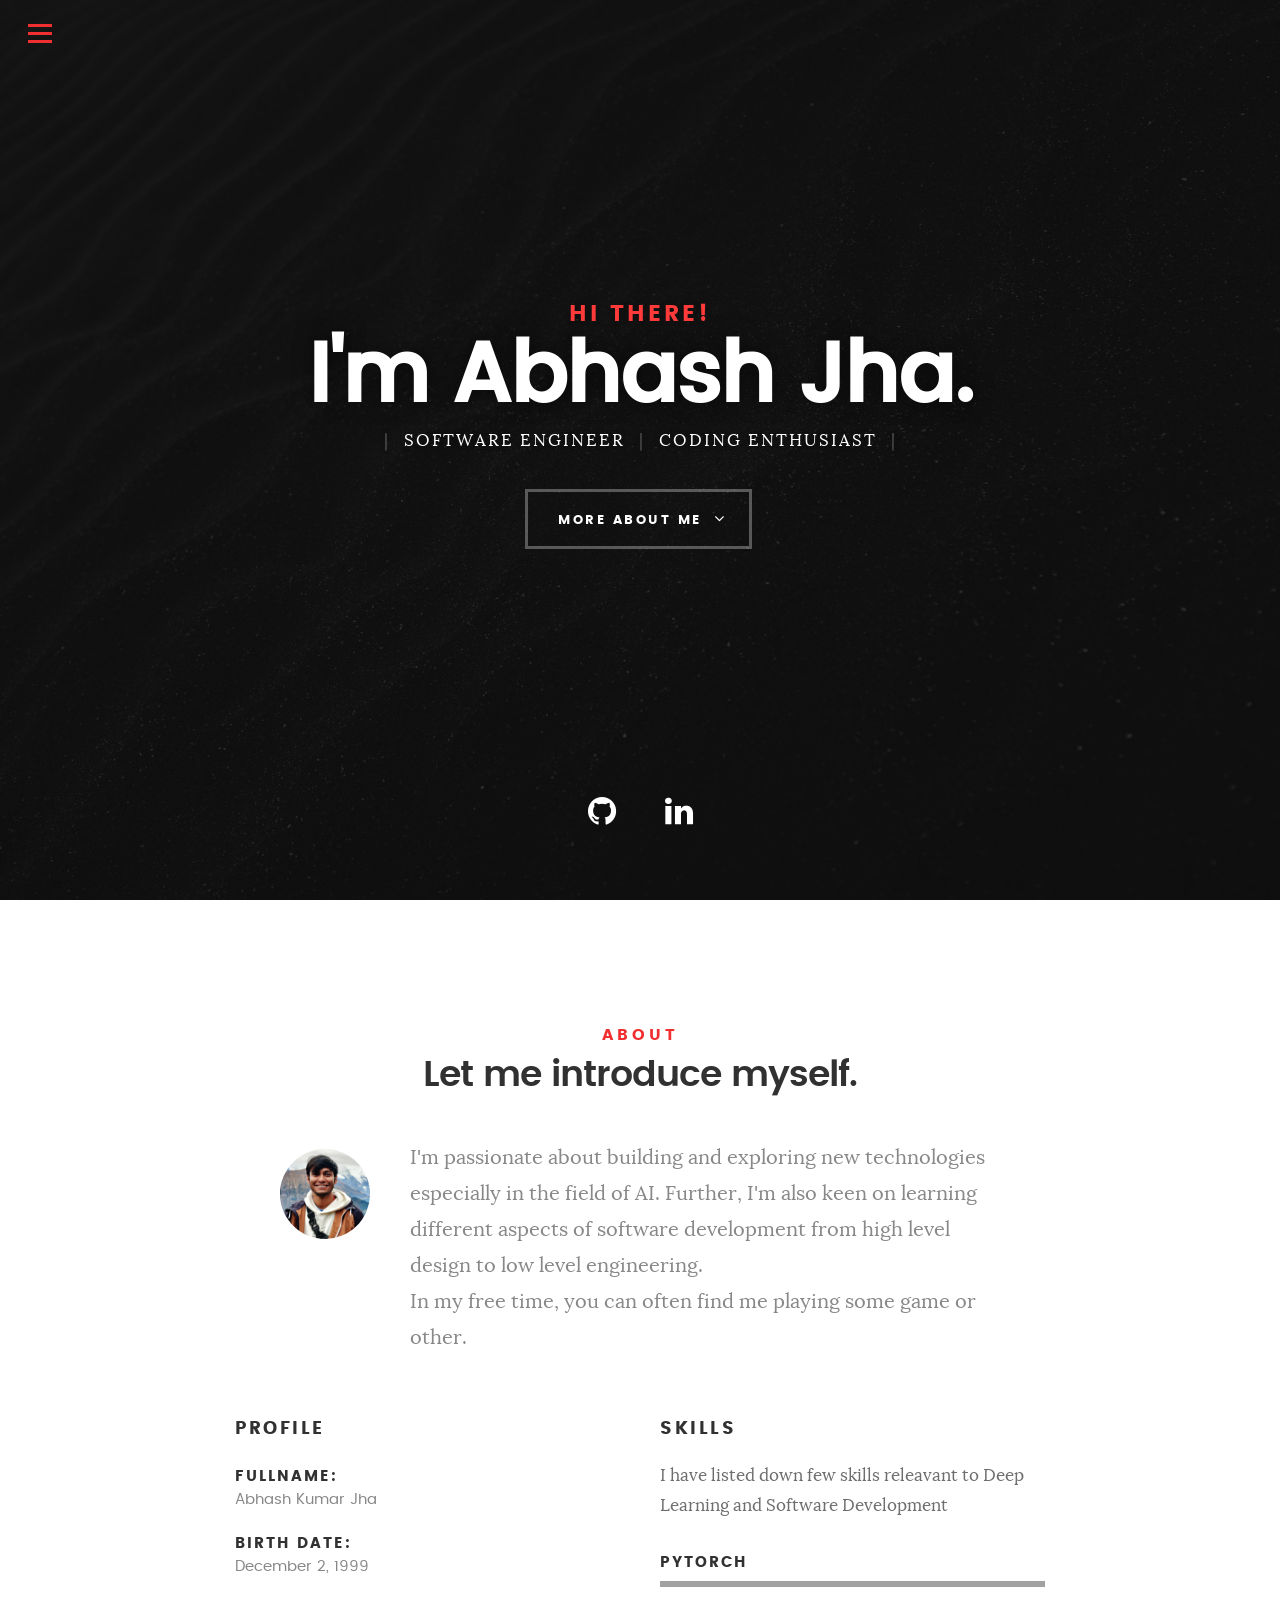
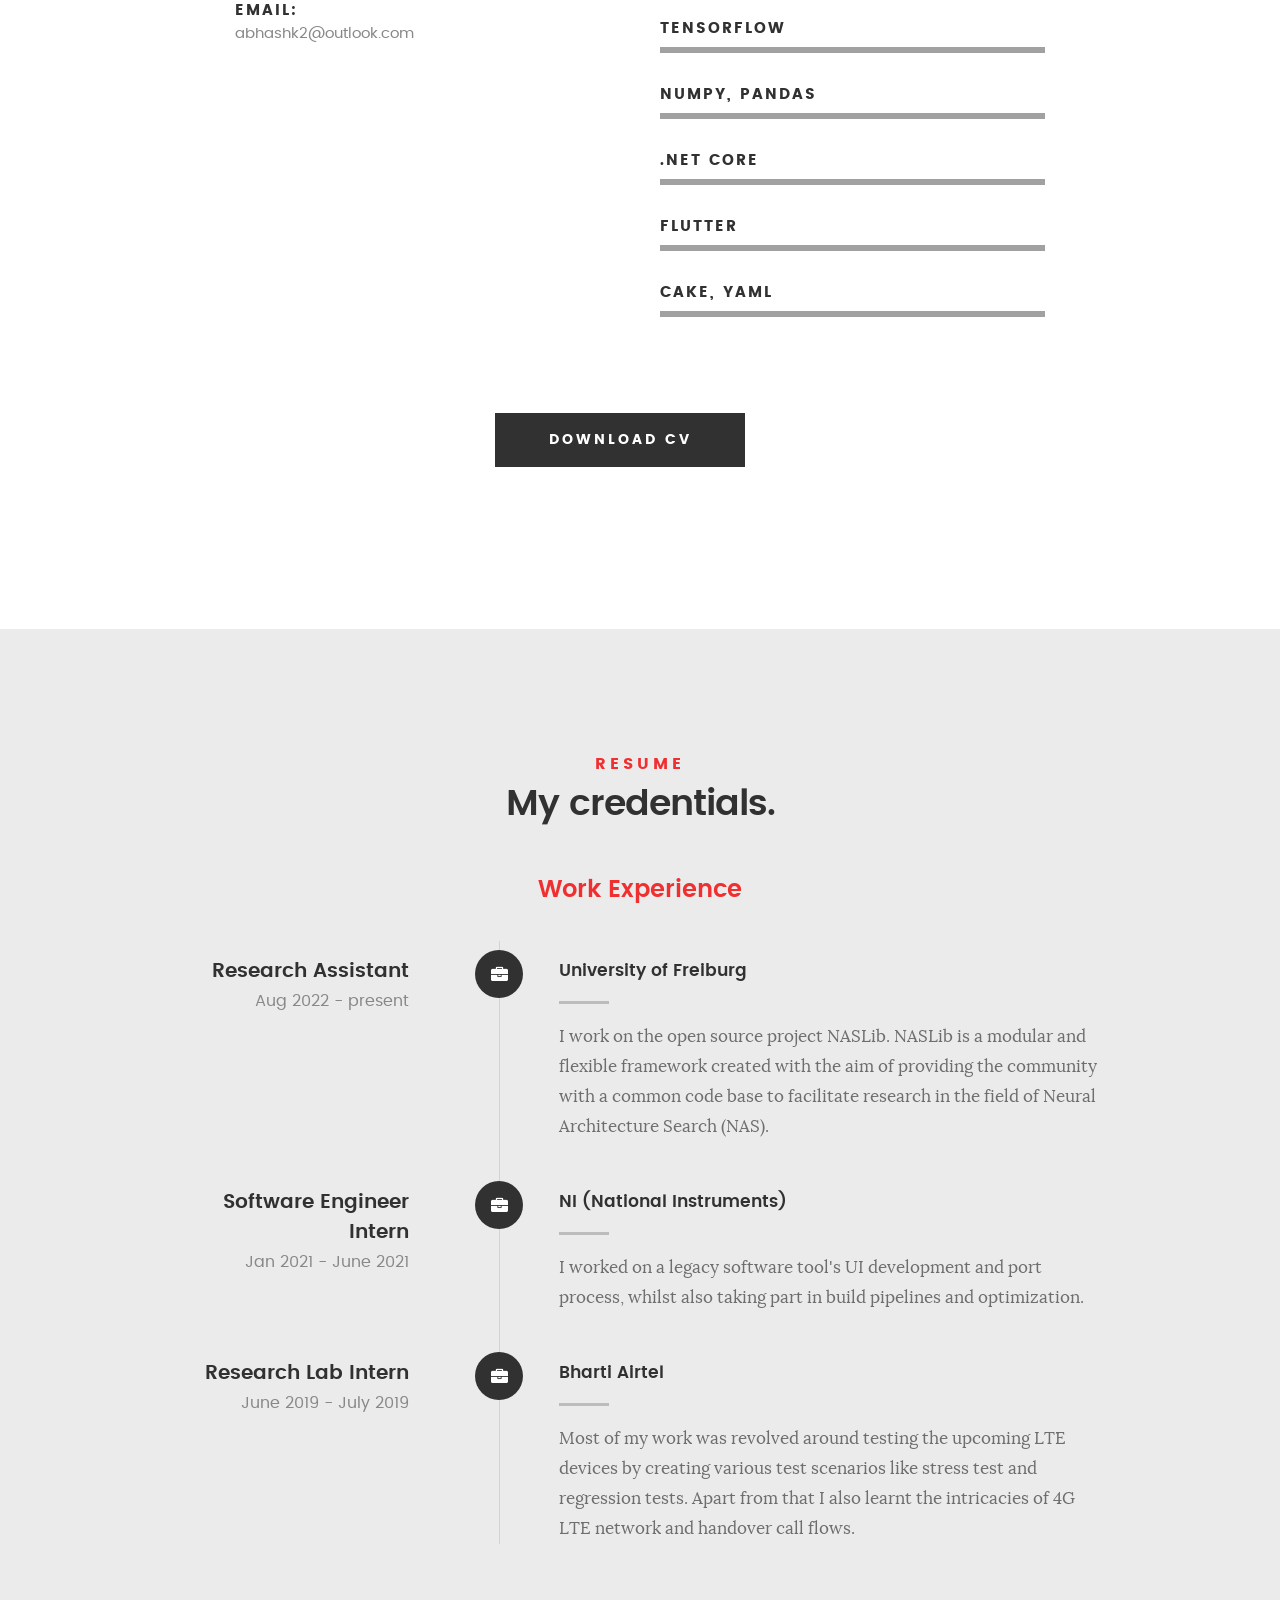
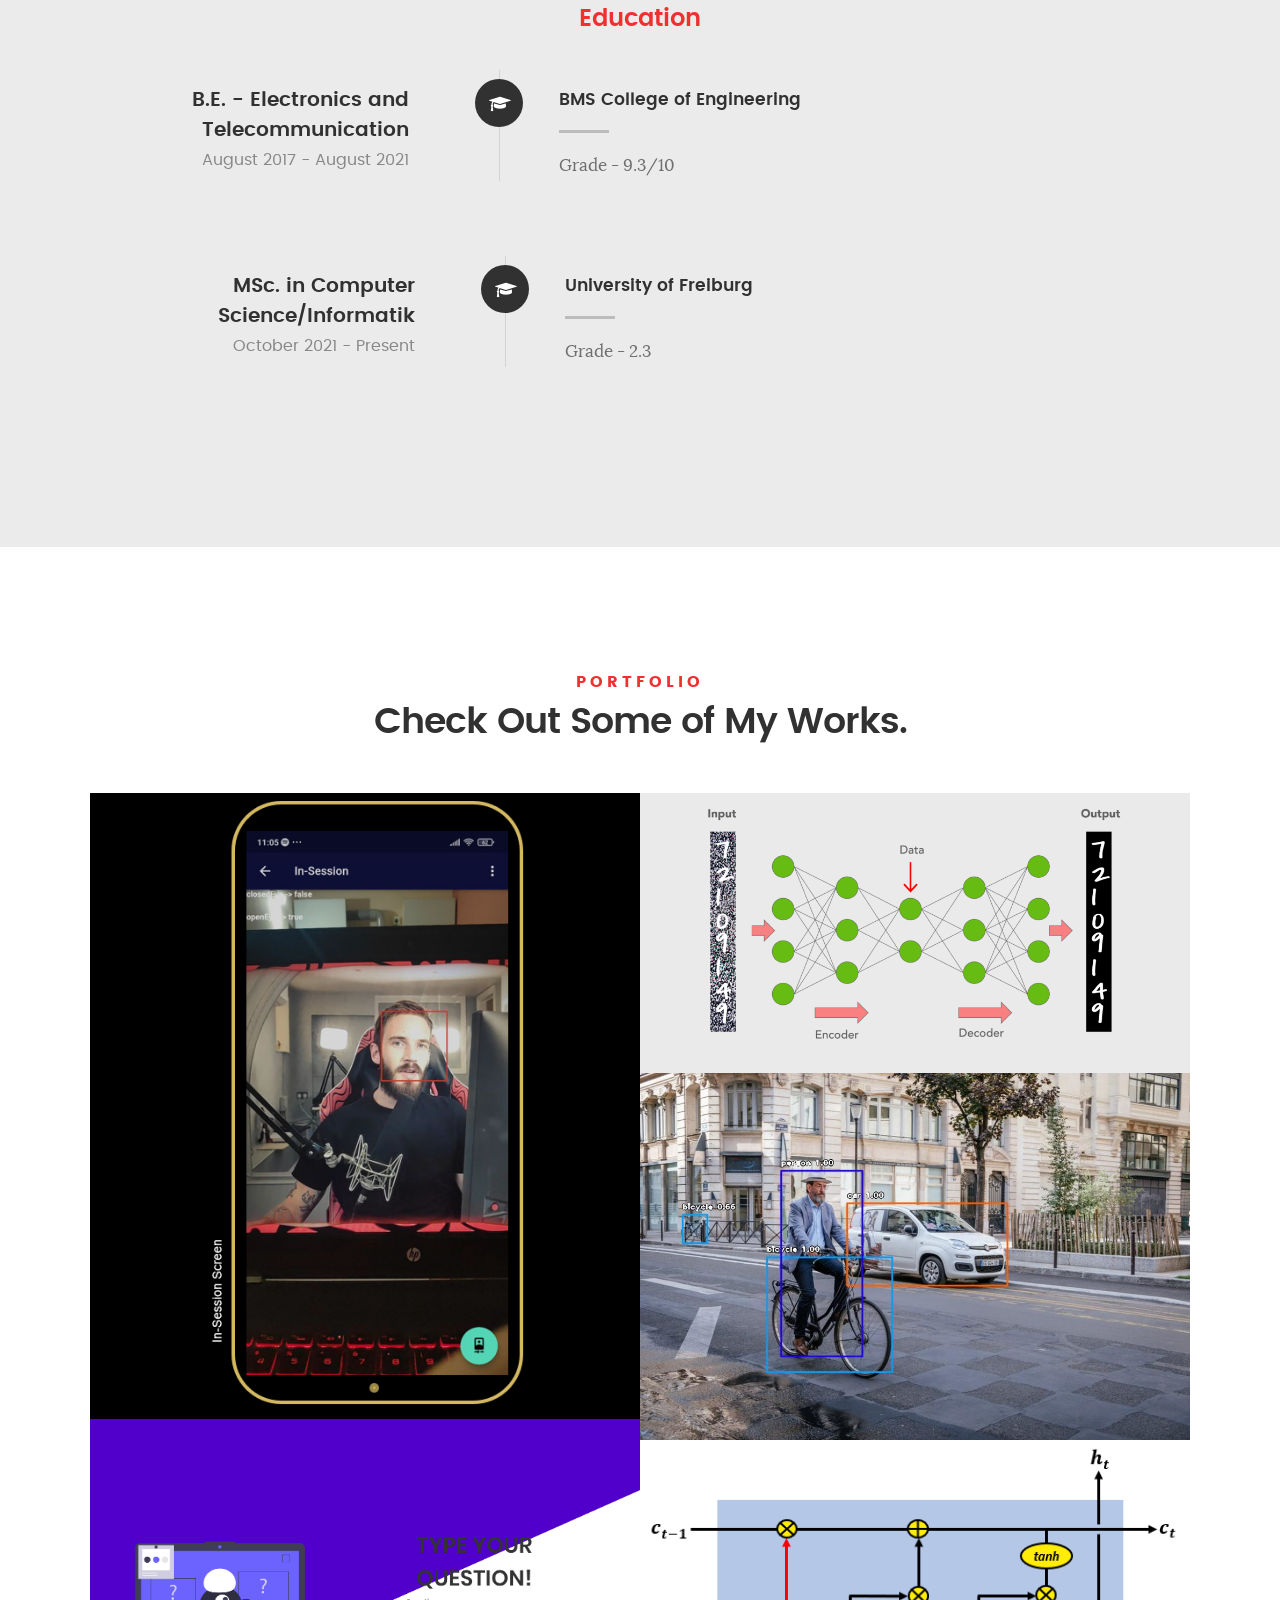
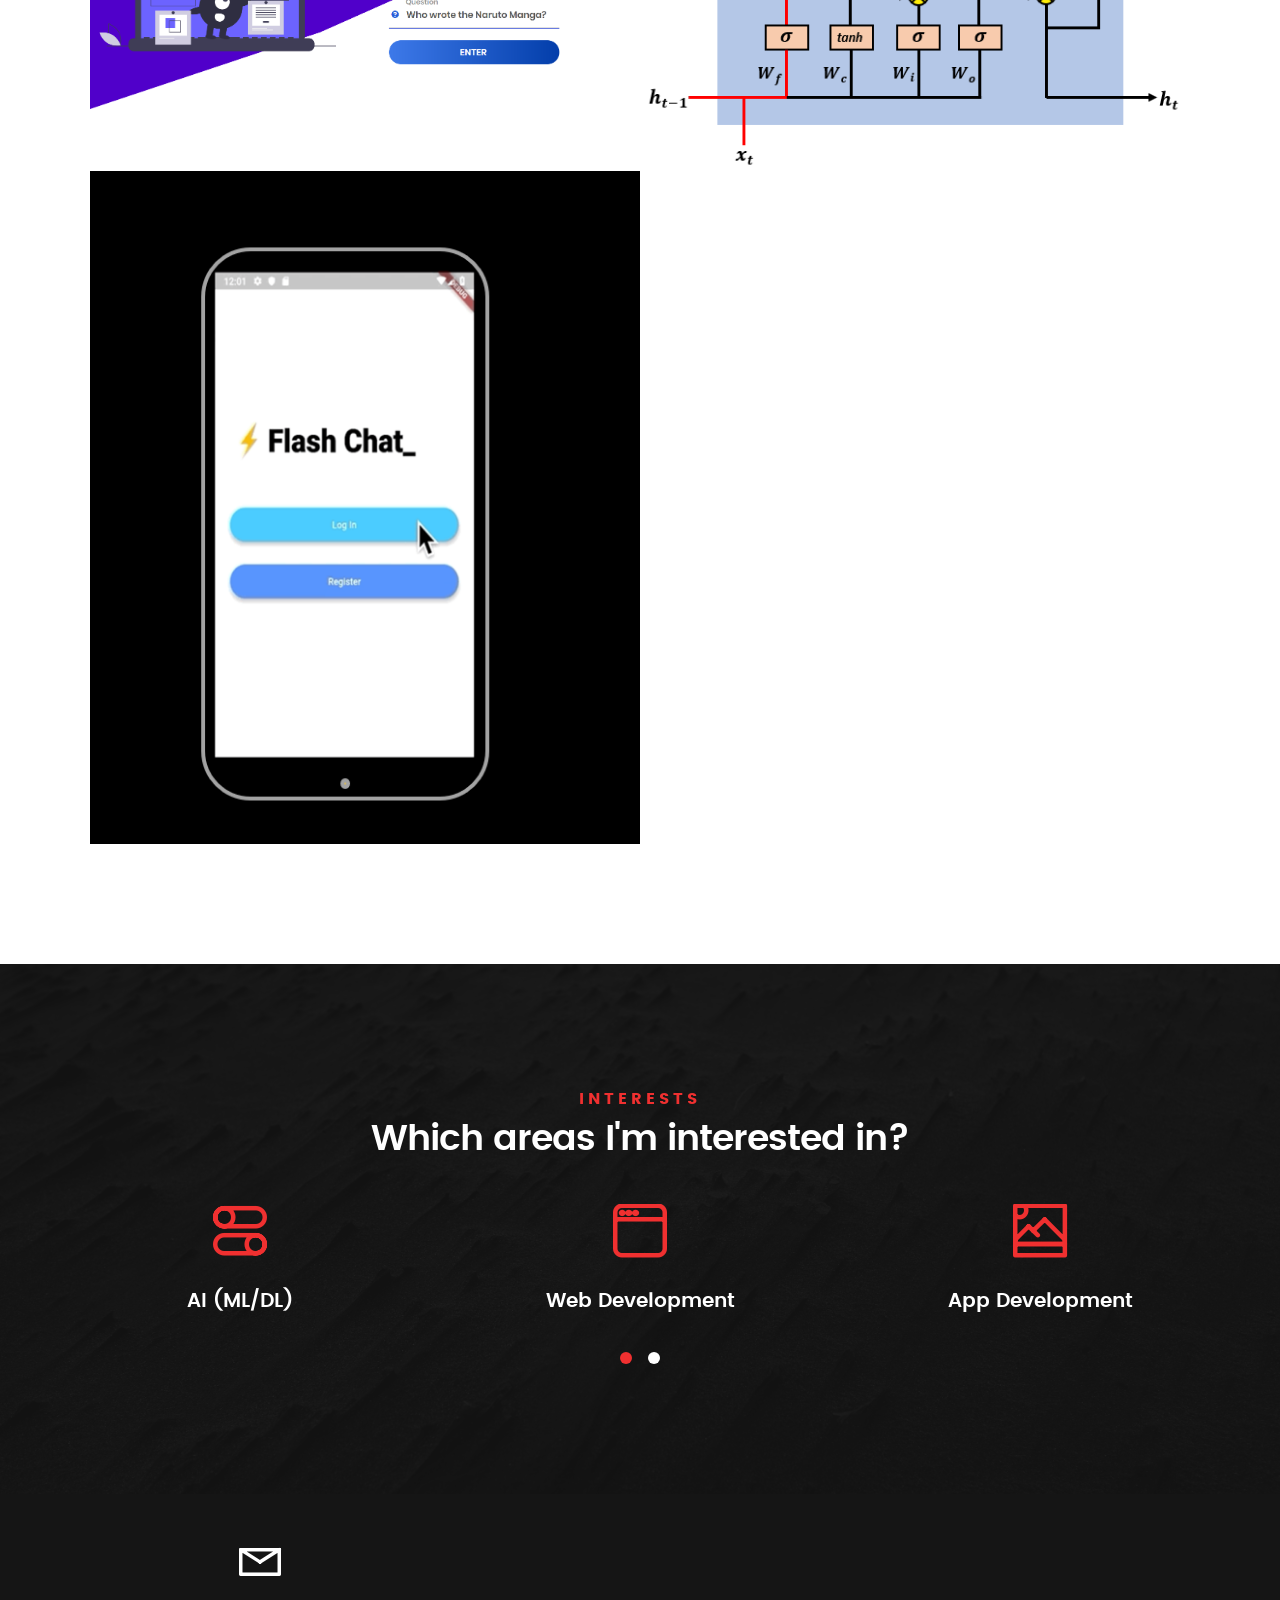
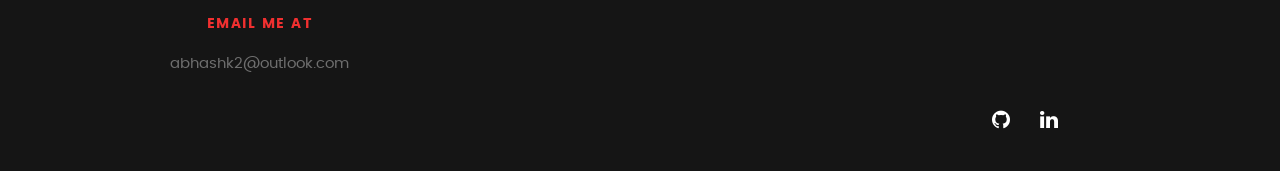
==== commit 3bfe01a6: "Updated profile pic and work exp" ====
--- a/index.html
+++ b/index.html
@@ -145,6 +145,9 @@
    			<p>I have listed down few skills releavant to Deep Learning and Software Development</p>
 
 				<ul class="skill-bars">
+					<li>
+						<strong>Pytorch</strong>
+					</li>
 				   <li>
 				   	<strong>Tensorflow</strong>
 				   </li>
@@ -201,6 +204,24 @@
 
    			<div class="timeline-wrap">
 
+				<div class="timeline-block">
+
+					<div class="timeline-ico">
+						<i class="fa fa-briefcase"></i>
+					</div>
+
+					<div class="timeline-header">
+						<h3>Research Assistant</h3>
+						<p>Aug 2022 - present</p>
+					</div>
+
+					<div class="timeline-content">
+						<h4>University of Freiburg</h4>
+						<p>I work on the open source project NASLib. NASLib is a modular and flexible framework created with the aim of providing the community with a common code base to facilitate research in the field of Neural Architecture Search (NAS).</p>
+					</div>
+
+				</div> <!-- /timeline-block -->
+
    				<div class="timeline-block">
 
 	   				<div class="timeline-ico">
@@ -214,7 +235,7 @@
 
 	   				<div class="timeline-content">
 	   					<h4>NI (National Instruments)</h4>
-	   					<p>I was working on a legacy software tool's UI development and port process, whilst also taking part in build pipelines and optimization.</p>
+	   					<p>I worked on a legacy software tool's UI development and port process, whilst also taking part in build pipelines and optimization.</p>
 	   				</div>
 
 	   			</div> <!-- /timeline-block -->
@@ -293,7 +314,7 @@
 
 					<div class="timeline-content">
 						<h4>University of Freiburg</h4>
-						<p></p>
+						<p>Grade - 2.3</p>
 					</div>
 
 				</div> <!-- /timeline-block -->
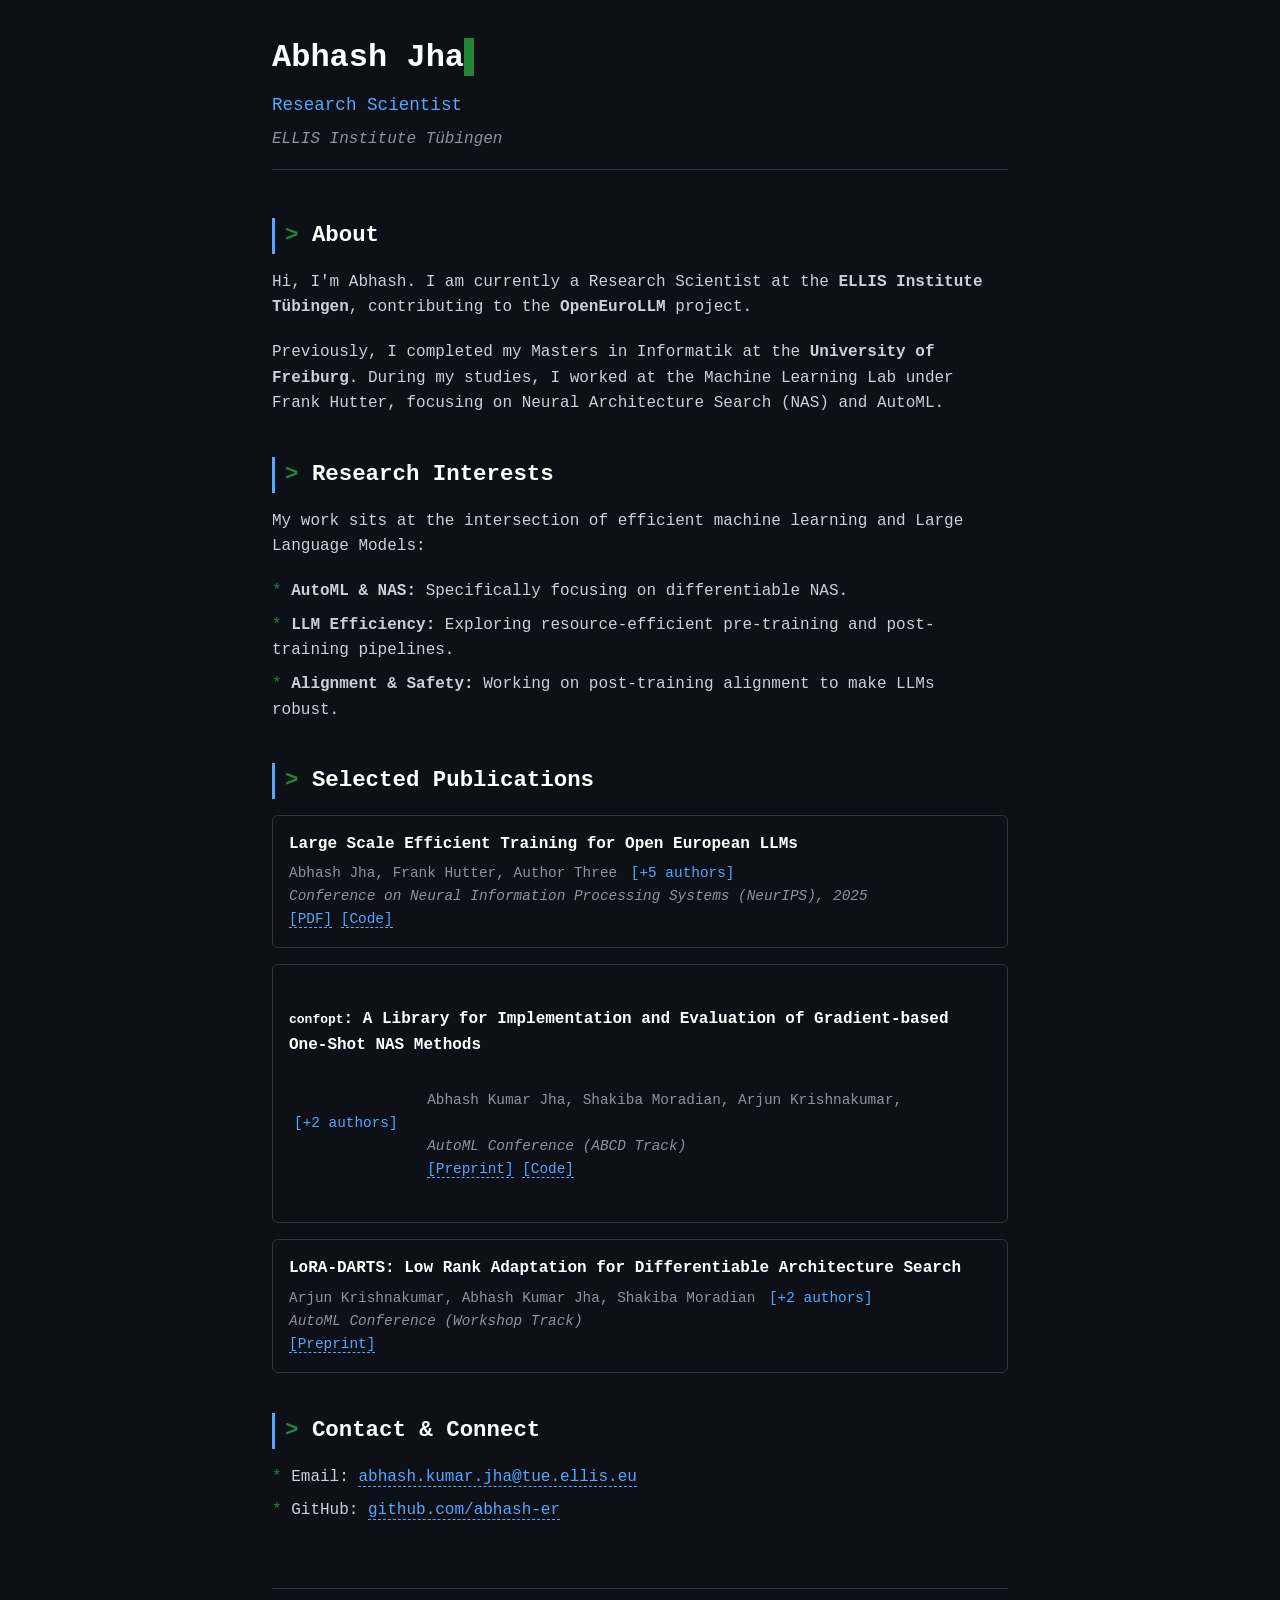
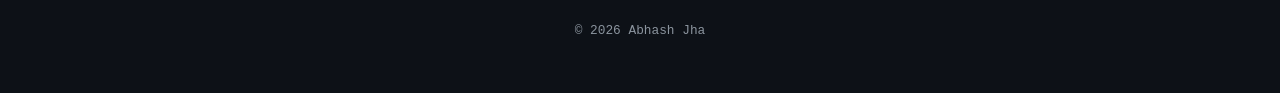
==== commit 20497804: "add index.html" ====
--- a/index.html
+++ b/index.html
@@ -1,728 +1,271 @@
 <!DOCTYPE html>
-<!--[if IE 8 ]><html class="no-js oldie ie8" lang="en"> <![endif]-->
-<!--[if IE 9 ]><html class="no-js oldie ie9" lang="en"> <![endif]-->
-<!--[if (gte IE 9)|!(IE)]><!--><html class="no-js" lang="en"> <!--<![endif]-->
+<html lang="en">
 <head>
-
-   <!--- basic page needs
-   ================================================== -->
-   <meta charset="utf-8">
-	<title>Abhash</title>
-	<meta name="Portfolio" content="">  
-	<meta name="Abhash" content="">
-
-   <!-- mobile specific metas
-   ================================================== -->
-	<meta name="viewport" content="width=device-width, initial-scale=1, maximum-scale=1">
-
- 	<!-- CSS
-   ================================================== -->
-   <link rel="stylesheet" href="css/base.css">  
-   <link rel="stylesheet" href="css/main.css">
-   <link rel="stylesheet" href="css/vendor.css">     
-
-   <!-- script
-   ================================================== -->   
-	<script src="js/modernizr.js"></script>
-	<script src="js/pace.min.js"></script>
-
-   <!-- favicons
-	================================================== -->
-	<link rel="icon" type="image/x-icon" href="favicon.ico?v=3">
-
+    <meta charset="UTF-8">
+    <meta name="viewport" content="width=device-width, initial-scale=1.0">
+    <title>Abhash Jha | Research Scientist</title>
+    <style>
+        :root {
+            /* Theme Colors - GitHub Dark Mode Palette */
+            --bg-color: #0d1117;
+            --text-color: #c9d1d9;
+            --accent-color: #58a6ff; 
+            --highlight-color: #238636; 
+            --border-color: #30363d;
+            --font-mono: 'Courier New', Courier, monospace;
+        }
+
+        * {
+            box-sizing: border-box;
+            margin: 0;
+            padding: 0;
+        }
+
+        body {
+            background-color: var(--bg-color);
+            color: var(--text-color);
+            font-family: var(--font-mono);
+            line-height: 1.6;
+            padding: 2rem;
+            max-width: 800px;
+            margin: 0 auto;
+        }
+
+        /* Layout & Typography */
+        header {
+            margin-bottom: 3rem;
+            border-bottom: 1px solid var(--border-color);
+            padding-bottom: 1rem;
+        }
+
+        h1 {
+            font-size: 2rem;
+            color: #fff;
+            margin-bottom: 0.5rem;
+        }
+
+        h2 {
+            font-size: 1.4rem;
+            color: #fff;
+            margin-top: 2.5rem;
+            margin-bottom: 1rem;
+            border-left: 3px solid var(--accent-color);
+            padding-left: 10px;
+        }
+
+        .subtitle {
+            color: var(--accent-color);
+            font-size: 1.1rem;
+            margin-bottom: 0.5rem;
+        }
+
+        .affiliation {
+            color: #8b949e;
+            font-style: italic;
+        }
+
+        p {
+            margin-bottom: 1.2rem;
+        }
+
+        a {
+            color: var(--accent-color);
+            text-decoration: none;
+            border-bottom: 1px dashed var(--accent-color);
+        }
+
+        a:hover {
+            background-color: rgba(88, 166, 255, 0.1);
+        }
+
+        /* Command Line Aesthetic elements */
+        .cmd-prompt::before {
+            content: "> ";
+            color: var(--highlight-color);
+            font-weight: bold;
+        }
+
+        .cursor {
+            display: inline-block;
+            width: 10px;
+            height: 1.2em;
+            background-color: var(--highlight-color);
+            animation: blink 1s step-end infinite;
+            vertical-align: text-bottom;
+        }
+
+        @keyframes blink {
+            50% { opacity: 0; }
+        }
+
+        /* Lists */
+        ul {
+            list-style: none;
+        }
+
+        li {
+            margin-bottom: 0.5rem;
+        }
+
+        li::before {
+            content: "* ";
+            color: var(--highlight-color);
+        }
+
+        /* Publication Box */
+        .pub-item {
+            border: 1px solid var(--border-color);
+            padding: 1rem;
+            margin-bottom: 1rem;
+            border-radius: 6px;
+            transition: border-color 0.2s;
+        }
+
+        .pub-item:hover {
+            border-color: var(--accent-color);
+        }
+
+        .pub-title {
+            font-weight: bold;
+            color: #fff;
+            display: block;
+            margin-bottom: 0.3rem;
+        }
+
+        .pub-meta {
+            font-size: 0.9rem;
+            color: #8b949e;
+        }
+
+        /* --- NEW CSS FOR AUTHOR TOGGLE --- */
+        .author-hidden {
+            display: none; /* Hides extra authors by default */
+        }
+
+        .author-btn {
+            background: none;
+            border: none;
+            color: var(--accent-color);
+            cursor: pointer;
+            font-family: var(--font-mono);
+            font-size: 0.9rem;
+            padding: 0;
+            margin-left: 5px;
+        }
+
+        .author-btn:hover {
+            text-decoration: underline;
+        }
+        /* -------------------------------- */
+
+        /* Footer */
+        footer {
+            margin-top: 4rem;
+            padding-top: 2rem;
+            border-top: 1px solid var(--border-color);
+            font-size: 0.8rem;
+            color: #8b949e;
+            text-align: center;
+        }
+    </style>
 </head>
-
-<body id="top">
-
-	<!-- header 
-   ================================================== -->
-   <header>   	
-   	<div class="row">
-
-   		<div class="top-bar">
-   			<a class="menu-toggle" href="#"><span>Menu</span></a>
-
-	   		<div class="logo">
-		         <a href="index.html"></a>
-		      </div>		      
-
-		   	<nav id="main-nav-wrap">
-					<ul class="main-navigation">
-						<li class="current"><a class="smoothscroll"  href="#intro" title="">Home</a></li>
-						<li><a class="smoothscroll"  href="#about" title="">About</a></li>
-						<li><a class="smoothscroll"  href="#resume" title="">Resume</a></li>
-						<li><a class="smoothscroll"  href="#portfolio" title="">My works</a></li>
-						<li><a class="smoothscroll"  href="#interests" title="">Interests</a></li>									
-					</ul>
-				</nav>    		
-   		</div> <!-- /top-bar --> 
-   		
-   	</div> <!-- /row --> 		
-   </header> <!-- /header -->
-
-	<!-- intro section
-   ================================================== -->
-   <section id="intro">   
-
-   	<div class="intro-overlay"></div>	
-
-   	<div class="intro-content">
-   		<div class="row">
-
-   			<div class="col-twelve">
-
-	   			<h5>Hi There!</h5>
-	   			<h1>I'm Abhash Jha.</h1>
-
-	   			<p class="intro-position">
-	   				<span>Software Engineer</span>
-	   				<span>Coding Enthusiast</span> 
-	   			</p>
-
-	   			<a class="button stroke smoothscroll" href="#about" title="">More About Me</a>
-
-	   		</div>  
-   			
-   		</div>   		 		
-   	</div> <!-- /intro-content --> 
-
-   	<ul class="intro-social">        
-         <li><a href="https://github.com/abhash-er"><i class="fa fa-github"></i></a></li>
-         <li><a href="https://www.linkedin.com/in/abhash-jha/"><i class="fa fa-linkedin"></i></a></li>
-      </ul> <!-- /intro-social -->      	
-
-   </section> <!-- /intro -->
-
-
-   <!-- about section
-   ================================================== -->
-   <section id="about">  
-
-   	<div class="row section-intro">
-   		<div class="col-twelve">
-
-   			<h5>About</h5>
-   			<h1>Let me introduce myself.</h1>
-
-   			<div class="intro-info">
-
-   				<img src="images/profile-pic.jpg" alt="Profile Picture">
-
-   				<p class="lead">I'm passionate about building and exploring new technologies especially in the field of AI. Further, I'm also keen on learning different aspects of software development from high level design to low level engineering. <BR> In my free time, you can often find me playing some game or other.</p>
-   			</div>   			
-
-   		</div>   		
-   	</div> <!-- /section-intro -->
-
-   	<div class="row about-content">
-
-   		<div class="col-six tab-full">
-
-   			<h3>Profile</h3>
-   			
-
-   			<ul class="info-list">
-   				<li>
-   					<strong>Fullname:</strong>
-   					<span>Abhash Kumar Jha</span>
-   				</li>
-   				<li>
-   					<strong>Birth Date:</strong>
-   					<span>December 2, 1999</span>
-   				</li>
-   				<li>
-   					<strong>Email:</strong>
-   					<span>abhashk2@outlook.com</span>
-   				</li>
-
-   			</ul> <!-- /info-list -->
-
-   		</div>
-
-   		<div class="col-six tab-full">
-
-   			<h3>Skills</h3>
-   			<p>I have listed down few skills releavant to Deep Learning and Software Development</p>
-
-				<ul class="skill-bars">
-					<li>
-						<strong>Pytorch</strong>
-					</li>
-				   <li>
-				   	<strong>Tensorflow</strong>
-				   </li>
-				   <li>
-				   	<strong>Numpy, Pandas</strong>
-				   </li>
-				   <li>
-				   	<strong>.NET Core</strong>
-				   </li>
-				   <li>
-				   	<strong>Flutter</strong>
-				   </li>
-					<li>
-						<strong>Cake, Yaml</strong>
-					</li>
-      
-				</ul> <!-- /skill-bars -->		
-
-   		</div>
-
-   	</div>
-
-   	<div class="row button-section">
-   		<div class="col-twelve">
-   			<a href="https://drive.google.com/file/d/1uyINoum_M5dYG9Y-Nyaif1BIRDL6vVUN/view?usp=sharing" title="Download CV" class="button button-primary">Download CV</a>
-   		</div>   		
-   	</div>
-
-   </section> <!-- /process-->    
-
-
-   <!-- resume Section
-   ================================================== -->
-	<section id="resume" class="grey-section">
-
-		<div class="row section-intro">
-   		<div class="col-twelve">
-
-   			<h5>Resume</h5>
-   			<h1>My credentials.</h1>
-
-   		</div>   		
-   	</div> <!-- /section-intro--> 
-
-   	<div class="row resume-timeline">
-
-   		<div class="col-twelve resume-header">
-
-   			<h2>Work Experience</h2>
-
-   		</div> <!-- /resume-header -->
-
-   		<div class="col-twelve">
-
-   			<div class="timeline-wrap">
-
-				<div class="timeline-block">
-
-					<div class="timeline-ico">
-						<i class="fa fa-briefcase"></i>
-					</div>
-
-					<div class="timeline-header">
-						<h3>Research Assistant</h3>
-						<p>Aug 2022 - present</p>
-					</div>
-
-					<div class="timeline-content">
-						<h4>University of Freiburg</h4>
-						<p>I work on the open source project NASLib. NASLib is a modular and flexible framework created with the aim of providing the community with a common code base to facilitate research in the field of Neural Architecture Search (NAS).</p>
-					</div>
-
-				</div> <!-- /timeline-block -->
-
-   				<div class="timeline-block">
-
-	   				<div class="timeline-ico">
-	   					<i class="fa fa-briefcase"></i>
-	   				</div>
-
-	   				<div class="timeline-header">
-	   					<h3>Software Engineer Intern</h3>
-	   					<p>Jan 2021 - June 2021</p>
-	   				</div>
-
-	   				<div class="timeline-content">
-	   					<h4>NI (National Instruments)</h4>
-	   					<p>I worked on a legacy software tool's UI development and port process, whilst also taking part in build pipelines and optimization.</p>
-	   				</div>
-
-	   			</div> <!-- /timeline-block -->
-
-	   			<div class="timeline-block">
-
-	   				<div class="timeline-ico">
-	   					<i class="fa fa-briefcase"></i>
-	   				</div>
-
-	   				<div class="timeline-header">
-	   					<h3>Research Lab Intern</h3>
-	   					<p>June 2019 - July 2019</p>
-	   				</div>
-
-	   				<div class="timeline-content">
-	   					<h4>Bharti Airtel</h4>
-	   					<p>Most of my work was revolved around testing the upcoming LTE devices by creating various test scenarios like stress test and regression tests. Apart from that I also learnt the intricacies of 4G LTE network and handover call flows.</p>
-	   				</div>
-
-	   			</div> <!-- /timeline-block -->
-
-   			</div> <!-- /timeline-wrap -->   			
-
-   		</div> <!-- /col-twelve -->
-   		
-   	</div> <!-- /resume-timeline -->
-   	
-   	<div class="row resume-timeline">
-
-   		<div class="col-twelve resume-header">
-
-   			<h2>Education</h2>
-
-   		</div> <!-- /resume-header -->
-
-   		<div class="col-twelve">
-
-   			<div class="timeline-wrap">
-
-   				<div class="timeline-block">
-
-	   				<div class="timeline-ico">
-	   					<i class="fa fa-graduation-cap"></i>
-	   				</div>
-
-	   				<div class="timeline-header">
-	   					<h3>B.E. - Electronics and Telecommunication</h3>
-	   					<p>August 2017 - August 2021</p>
-	   				</div>
-
-	   				<div class="timeline-content">
-	   					<h4>BMS College of Engineering</h4>
-	   					<p>Grade - 9.3/10</p>
-	   				</div>
-
-	   			</div> <!-- /timeline-block -->
-   			
-
-   		</div> <!-- /col-twelve -->
-
-		   <div class="col-twelve">
-
-			<div class="timeline-wrap">
-
-				<div class="timeline-block">
-
-					<div class="timeline-ico">
-						<i class="fa fa-graduation-cap"></i>
-					</div>
-
-					<div class="timeline-header">
-						<h3>MSc. in Computer Science/Informatik</h3>
-						<p>October 2021 - Present</p>
-					</div>
-
-					<div class="timeline-content">
-						<h4>University of Freiburg</h4>
-						<p>Grade - 2.3</p>
-					</div>
-
-				</div> <!-- /timeline-block -->
-			
-
-		</div> <!-- /col-twelve -->
-   		
-   	</div> <!-- /resume-timeline -->
-		
-	</section> <!-- /features -->
-
-
-	<!-- Portfolio Section
-   ================================================== -->
-	<section id="portfolio">
-
-		<div class="row section-intro">
-   		<div class="col-twelve">
-
-   			<h5>Portfolio</h5>
-   			<h1>Check Out Some of My Works.</h1>
-
-   		</div>   		
-   	</div> <!-- /section-intro--> 
-
-   	<div class="row portfolio-content">
-
-   		<div class="col-twelve">
-
-   			<!-- portfolio-wrapper -->
-	         <div id="folio-wrapper" class="block-1-2 block-mob-full stack">
-
-	         	<div class="bgrid folio-item">
-	               <div class="item-wrap">
-	               	<img src="images/portfolio/drowsy.PNG" alt="drowsy">
-	                  <a href="#modal-01" class="overlay">	                  	           
-	                     <div class="folio-item-table">
-	                     	<div class="folio-item-cell">
-		     					       <h3 class="folio-title">Drowsy</h3>	     					    
-		     					    	 <span class="folio-types">
-		     					       	  A Flutter App
-		     					       </span>
-		     					   </div>	                      	
-	                     </div>                    
-	                  </a>
-	               </div>	               
-	        		</div> <!-- /folio-item -->
-
-	        		<div class="bgrid folio-item">
-	               <div class="item-wrap">
-	               	<img src="images/portfolio/autoencoder.png" alt="Autoencoder">
-	               	<a href="#modal-02" class="overlay">              		                  
-	                     <div class="folio-item-table">
-	                     	<div class="folio-item-cell">
-	                     		<h3 class="folio-title">Autoencoder</h3>	     					    
-		     					    	<span class="folio-types">
-		     					       	  C++ wrapper for Autoencoders
-		     					      </span>		     		
-		     					   </div> 	                      	
-	                     </div>                    
-	                  </a>
-	               </div>
-	        		</div> <!-- /folio-item -->
-
-	            <div class="bgrid folio-item">
-	               <div class="item-wrap">
-	               	<img src="images/portfolio/object_detector.jpg"alt="YOLO">
-	                  <a href="#modal-03" class="overlay">             		                  
-	                     <div class="folio-item-table">
-	                     	<div class="folio-item-cell">
-	                     		<h3 class="folio-title">YOLO</h3>	     					    
-		     					    	<span class="folio-types">
-		     					       	  An implementation from scratch
-		     					      </span>		     		
-		     					   </div> 	                      	
-	                     </div>                    
-	                  </a>
-	               </div>
-	        		</div> <!-- /folio-item -->
-
-	            <div class="bgrid folio-item">
-	               <div class="item-wrap">
-	               	<img src="images/portfolio/question_classification.png" alt="QuestionType">
-	                  <a href="#modal-04" class="overlay">                  	                 
-	                     <div class="folio-item-table">
-	                     	<div class="folio-item-cell">
-	                     		<h3 class="folio-title">Question Type</h3>	     					    
-		     					    	<span class="folio-types">
-		     					       	  Classify the type of question
-		     					      </span>		     		
-		     					   </div>  	                      	
-	                     </div>                    
-	                  </a>
-	               </div>
-	        		</div> <!-- /folio-item -->     	
-
-	            <div class="bgrid folio-item">
-	               <div class="item-wrap">
-	               	<img src="images/portfolio/LSTM.png" alt="LSTM">
-	                  <a href="#modal-05" class="overlay">
-	                     <div class="folio-item-table">
-	                     	<div class="folio-item-cell">
-	                     		<h3 class="folio-title">RNN and LSTM</h3>	     					    
-		     					    	<span class="folio-types">
-		     					       	  A numpy based implementation of LSTM and RNN 
-		     					      </span>		     		
-		     					   </div>	                      	
-	                     </div>                    
-	                  </a>
-	               </div>
-	        		</div> <!-- /folio-item -->  
-				
-					<div class="bgrid folio-item">
-						<div class="item-wrap">
-							<img src="images/portfolio/flash_chat.PNG" alt="flash">
-						   <a href="#modal-06" class="overlay">
-							  <div class="folio-item-table">
-								  <div class="folio-item-cell">
-									  <h3 class="folio-title">Flash Chat</h3>	     					    
-											  <span class="folio-types">
-												   A flutter app 
-											</span>		     		
-										 </div>	                      	
-							  </div>                    
-						   </a>
-						</div>
-						 </div> <!-- /folio-item --> 
-
-	            <!-- modal popups - begin
-	            ============================================================= -->
-	            <div id="modal-01" class="popup-modal slider mfp-hide">	
-
-				     	<div class="media">
-				     		<img src="images/portfolio/modals/m-drowsy.PNG" alt="" />
-				     	</div>      	
-
-					   <div class="description-box">
-					      <h4>Drowsy</h4>		      
-					      <p>To tackle the problem of driver drowsiness, we developed an app that will continuously monitor your attentiveness while driving and if it senses the  drowsiness, it'll buzz a loud alarm and will generate a danger message with location to the emergency contact.</p>
-
-					      <div class="categories">App Development</div>			               
-					   </div>
-
-			         <div class="link-box">
-			            <a href="https://github.com/abhash-er/drowsy-driver-app-flutter">Git</a>
-					      <a href="#" class="popup-modal-dismiss">Close</a>
-			         </div>		      
-
-				   </div> <!-- /modal-01 -->
-
-				   <div id="modal-02" class="popup-modal slider mfp-hide">	
-
-				     	<div class="media">
-				     		<img src="images/portfolio/modals/m-autoencoder.png" alt="" />
-				     	</div>      	
-
-					   <div class="description-box">
-					      <h4>Autoencoder</h4>		      
-					      <p>This is a c++ wrapper for the autoencoder model, that can be called natively onto an app for use in mobile (arm based) platforms. We've build a neural network class from scratch that can be instantized inside the exposed Autoencoder class.</p>
-
-					      <div class="categories">API design</div>			               
-					   </div>
-
-			         <div class="link-box">
-			            <a href="https://github.com/abhash-er/Autoencoders">Git</a>
-					      <a href="#" class="popup-modal-dismiss">Close</a>
-			         </div>		      
-
-				   </div> <!-- /modal-02 -->
-
-				   <div id="modal-03" class="popup-modal slider mfp-hide">	
-
-				     	<div class="media">
-				     		<img src="images/portfolio/modals/m-object_detector.jpg" alt="" />
-				     	</div>      	
-
-					   <div class="description-box">
-					      <h4>YOLO Object Detection</h4>		      
-					      <p>YOLOv3 happens to have a configuration file for their network architecture. So the main task was to parse those configurations and make the network. After that, I also build the bounding box calculation functions with non-max suppression. The next phase was to train the network using coco labels. It was then tested real-time videos and images.</p>
-
-					      <div class="categories">Deep Learning</div>			               
-					   </div>
-
-			         <div class="link-box">
-			            <a href="https://github.com/abhash-er/YOLOv3">Git</a>
-					      <a href="#" class="popup-modal-dismiss">Close</a>
-			         </div>		      
-
-				   </div> <!-- /modal-03 -->
-
-				   <div id="modal-04" class="popup-modal slider mfp-hide">	
-
-				     	<div class="media">
-				     		<img src="images/portfolio/modals/m-question_classification.png" alt="" />
-				     	</div>      	
-
-					   <div class="description-box">
-					      <h4>Question Classification</h4>		      
-					      <p>Given a question, the aim is to identify the category it belongs to. <BR>
-							Example:<BR>
-							1. What is your name? Type: What<BR>
-							2. When is the show happening? Type: When<BR>
-							3. Is there a cab available for the airport? Type: Affirmation<BR>
-							There are ambiguous cases to handle as well like:<BR>
-							4. What time does the train leave(this looks like a what question but is actually a When type)<BR>
-						  </p>
-
-					      <div class="categories">Machine Learning/ Deep Learning</div>			               
-					   </div>
-
-			         <div class="link-box">
-			            <a href="https://github.com/abhash-er/Question-classification">Git</a>
-					      <a href="#" class="popup-modal-dismiss">Close</a>
-			         </div>		      
-
-				   </div> <!-- /modal-04 -->
-
-				   <div id="modal-05" class="popup-modal slider mfp-hide">	
-
-				     	<div class="media">
-				     		<img src="images/portfolio/modals/m-RNN.png" alt="" />
-				     	</div>      	
-
-					   <div class="description-box">
-					      <h4>LSTM and RNN</h4>		      
-					      <p>This project illustrates a numpy based implementation of RNN and LSTM network based on their respective model architectures.</p>
-
-					      <div class="categories">Deep Learning</div>			               
-					   </div>
-
-			         <div class="link-box">
-			            <a href="https://github.com/abhash-er/RNN-LSTM">Git</a>
-					      <a href="#" class="popup-modal-dismiss">Close</a>
-			         </div>		      
-
-				   </div> <!-- /modal-05 -->
-
-				   <div id="modal-06" class="popup-modal slider mfp-hide">	
-
-				     	<div class="media">
-				     		<img src="images/portfolio/modals/m-flash_chat.PNG" alt="" />
-				     	</div>      	
-
-					   <div class="description-box">
-					      <h4>Flash chat</h4>		      
-					      <p>A global chat app using firebase for message storage and authentication. It uses async calls to update messages when it gets updated on the server.</p>
-
-					      <div class="categories">App Development</div>			               
-					   </div>
-
-			         <div class="link-box">
-			            <a href="https://github.com/abhash-er/flash-chat-flutter">Git</a>
-					      <a href="#" class="popup-modal-dismiss">Close</a>
-			         </div>		      
-
-				   </div> <!-- /modal-06 -->
-
-
-				   <!-- modal popups - end
-	            ============================================================= -->
-
-	         </div> <!-- /portfolio-wrapper --> 
-
-   		</div>  <!-- /twelve -->   
-
-   	</div> <!-- /portfolio-content --> 
-		
-	</section> <!-- /portfolio --> 
-
-
-
-
-	
-	<!-- interests Section
-   ================================================== -->
-	<section id="interests">
-
-		<div class="overlay"></div>
-
-		<div class="row section-intro">
-   		<div class="col-twelve">
-
-   			<h5>Interests</h5>
-   			<h1>Which areas I'm interested in?</h1>
-
-   		</div>   		
-   	</div> <!-- /section-intro -->
-
-   	<div class="row interests-content">
-
-   		<div id="owl-slider" class="owl-carousel interests-list">
-
-	      	<div class="service">	
-
-	      		<span class="icon"><i class="icon-toggles"></i></span>            
-
-	            <div class="interests-content">	
-
-	            	 <h3>AI (ML/DL)</h3>
-	         	</div> 	         	 
-
-				</div> <!-- /interests -->
-
-				<div class="interests">	
-
-					<span class="icon"><i class="icon-window"></i></span>                          
-
-	            <div class="interests-content">	
-
-	            	<h3>Web Development</h3>  
-
-	            </div>	                          
-
-			   </div> <!-- /service -->
-
-			   <div class="interests">
-
-			   	<span class="icon"><i class="icon-image"></i></span>		            
-
-	            <div class="interests-content">
-
-	            	<h3>App Development</h3>
-
-
-	            </div> 	            	               
-
-			   </div> <!-- /service -->
-
-				<div class="interests">
-
-					<span class="icon"><i class="icon-paint-brush"></i></span>	              
-
-	            <div class="interests-content">
-
-	            	<h3>Software Design</h3>
-
-	         		
-	            </div>                
-
-				</div> <!-- /interests -->
-
-	      </div> <!-- /interests-list -->
-   		
-   	</div> <!-- /interests-content -->
-		
-	</section> <!-- /interests -->	
-
-
-
-
-
-   	<div class="row contact-info">
-
-   		<div class="col-four tab-full collapse">
-
-   			<div class="icon">
-   				<i class="icon-mail"></i>
-   			</div>
-
-   			<h5>Email Me At</h5>
-
-   			<p>abhashk2@outlook.com<br>
-			   </p>
-
-   		</div>
-
-   		
-   		
-   	</div> <!-- /contact-info -->
-		
-	</section> <!-- /contact -->
-
-
-   <!-- footer
-   ================================================== -->
-
-   <footer>
-     	<div class="row">
-
-     		<div class="col-six tab-full pull-right social">
-
-     			<ul class="footer-social">        
-					<li><a href="https://github.com/abhash-er"><i class="fa fa-github"></i></a></li>
-					<li><a href="https://www.linkedin.com/in/abhash-jha/"><i class="fa fa-linkedin"></i></a></li>
-			   </ul> 
-	      		
-	      </div>
-
-      	<div class="col-eight tab-full">
-	      	
-
-	      	<div id="go-top">
-		         <a class="smoothscroll" title="Back to Top" href="#top"><i class="fa fa-long-arrow-up"></i></a>
-		      </div>
-
-      	</div> <!-- /row -->     	
-   </footer>  
-
-   <div id="preloader"> 
-    	<div id="loader"></div>
-   </div> 
-
-   <!-- Java Script
-   ================================================== --> 
-   <script src="js/jquery-2.1.3.min.js"></script>
-   <script src="js/plugins.js"></script>
-   <script src="js/main.js"></script>
+<body>
+
+    <header>
+        <h1>Abhash Jha<span class="cursor"></span></h1>
+        <div class="subtitle">Research Scientist</div>
+        <div class="affiliation">ELLIS Institute Tübingen</div>
+    </header>
+
+    <section>
+        <h2 class="cmd-prompt">About</h2>
+        <p>
+            Hi, I'm Abhash. I am currently a Research Scientist at the <strong>ELLIS Institute Tübingen</strong>, contributing to the <strong>OpenEuroLLM</strong> project. 
+        </p>
+        <p>
+            Previously, I completed my Masters in Informatik at the <strong>University of Freiburg</strong>. During my studies, I worked at the Machine Learning Lab under Frank Hutter, focusing on Neural Architecture Search (NAS) and AutoML.
+        </p>
+    </section>
+
+    <section>
+        <h2 class="cmd-prompt">Research Interests</h2>
+        <p>My work sits at the intersection of efficient machine learning and Large Language Models:</p>
+        <ul>
+            <li><strong>AutoML & NAS:</strong> Specifically focusing on differentiable NAS.</li>
+            <li><strong>LLM Efficiency:</strong> Exploring resource-efficient pre-training and post-training pipelines.</li>
+            <li><strong>Alignment & Safety:</strong> Working on post-training alignment to make LLMs robust.</li>
+        </ul>
+    </section>
+
+    <section>
+        <h2 class="cmd-prompt">Selected Publications</h2>
+        
+        <div class="pub-item">
+            <span class="pub-title">Large Scale Efficient Training for Open European LLMs</span>
+            <div class="pub-meta">
+                <span>Abhash Jha, Frank Hutter, Author Three</span>
+                
+                <span id="authors-1" class="author-hidden">, Author Four, Author Five, Author Six, Author Seven, Author Eight</span>
+                
+                <button class="author-btn" onclick="toggleAuthors('authors-1', this)">[+5 authors]</button>
+                
+                <br>
+                <em>Conference on Neural Information Processing Systems (NeurIPS), 2025</em><br>
+                <a href="#">[PDF]</a> <a href="#">[Code]</a>
+            </div>
+        </div>
+
+      <div class="pub-item">
+            <span class="pub-title"><code>confopt</code>: A Library for Implementation and Evaluation of Gradient-based One-Shot
+NAS Methods</span>
+            <div class="pub-meta">
+                <span>Abhash Kumar Jha, Shakiba Moradian, Arjun Krishnakumar, </span>
+                <span id="authors-1" class="author-hidden">Martin Rapp, Frank Hutter</span>
+                <button class="author-btn" onclick="toggleAuthors('authors-1', this)">[+2 authors]</button>
+                <br>
+                <em>AutoML Conference (ABCD Track)</em><br>
+                <a href="https://arxiv.org/pdf/2507.16533">[Preprint]</a> <a href="https://github.com/automl/ConfigurableOptimizer">[Code]</a>
+            </div>
+        </div>
+
+      <div class="pub-item">
+            <span class="pub-title">LoRA-DARTS: Low Rank Adaptation for Differentiable Architecture Search</span>
+            <div class="pub-meta">
+                <span>Arjun Krishnakumar, Abhash Kumar Jha, Shakiba Moradian</span>
+                
+                <span id="authors-2" class="author-hidden">Martin Rapp, Frank Hutter</span>
+                
+                <button class="author-btn" onclick="toggleAuthors('authors-2', this)">[+2 authors]</button>
+                
+                <br>
+                <em>AutoML Conference (Workshop Track)</em><br>
+                <a href="https://openreview.net/pdf?id=YNyTumD0U9">[Preprint]</a>
+            </div>
+        </div>
+
+    </section>
+
+    <section>
+        <h2 class="cmd-prompt">Contact & Connect</h2>
+        <ul>
+            <li>Email: <a href="mailto:abhash.kumar.jha@tue.ellis.eu">abhash.kumar.jha@tue.ellis.eu</a></li>
+            <li>GitHub: <a href="https://github.com/abhash-er">github.com/abhash-er</a></li>
+        </ul>
+    </section>
+
+    <footer>
+        <p>&copy; 2026 Abhash Jha</p>
+    </footer>
+
+    <script>
+        function toggleAuthors(id, btn) {
+            var hiddenSpan = document.getElementById(id);
+            if (hiddenSpan.style.display === "none" || hiddenSpan.style.display === "") {
+                hiddenSpan.style.display = "inline"; // Show the authors
+                btn.style.display = "none";          // Hide the button after clicking
+            }
+        }
+    </script>
 
 </body>
-
-</html>+</html>
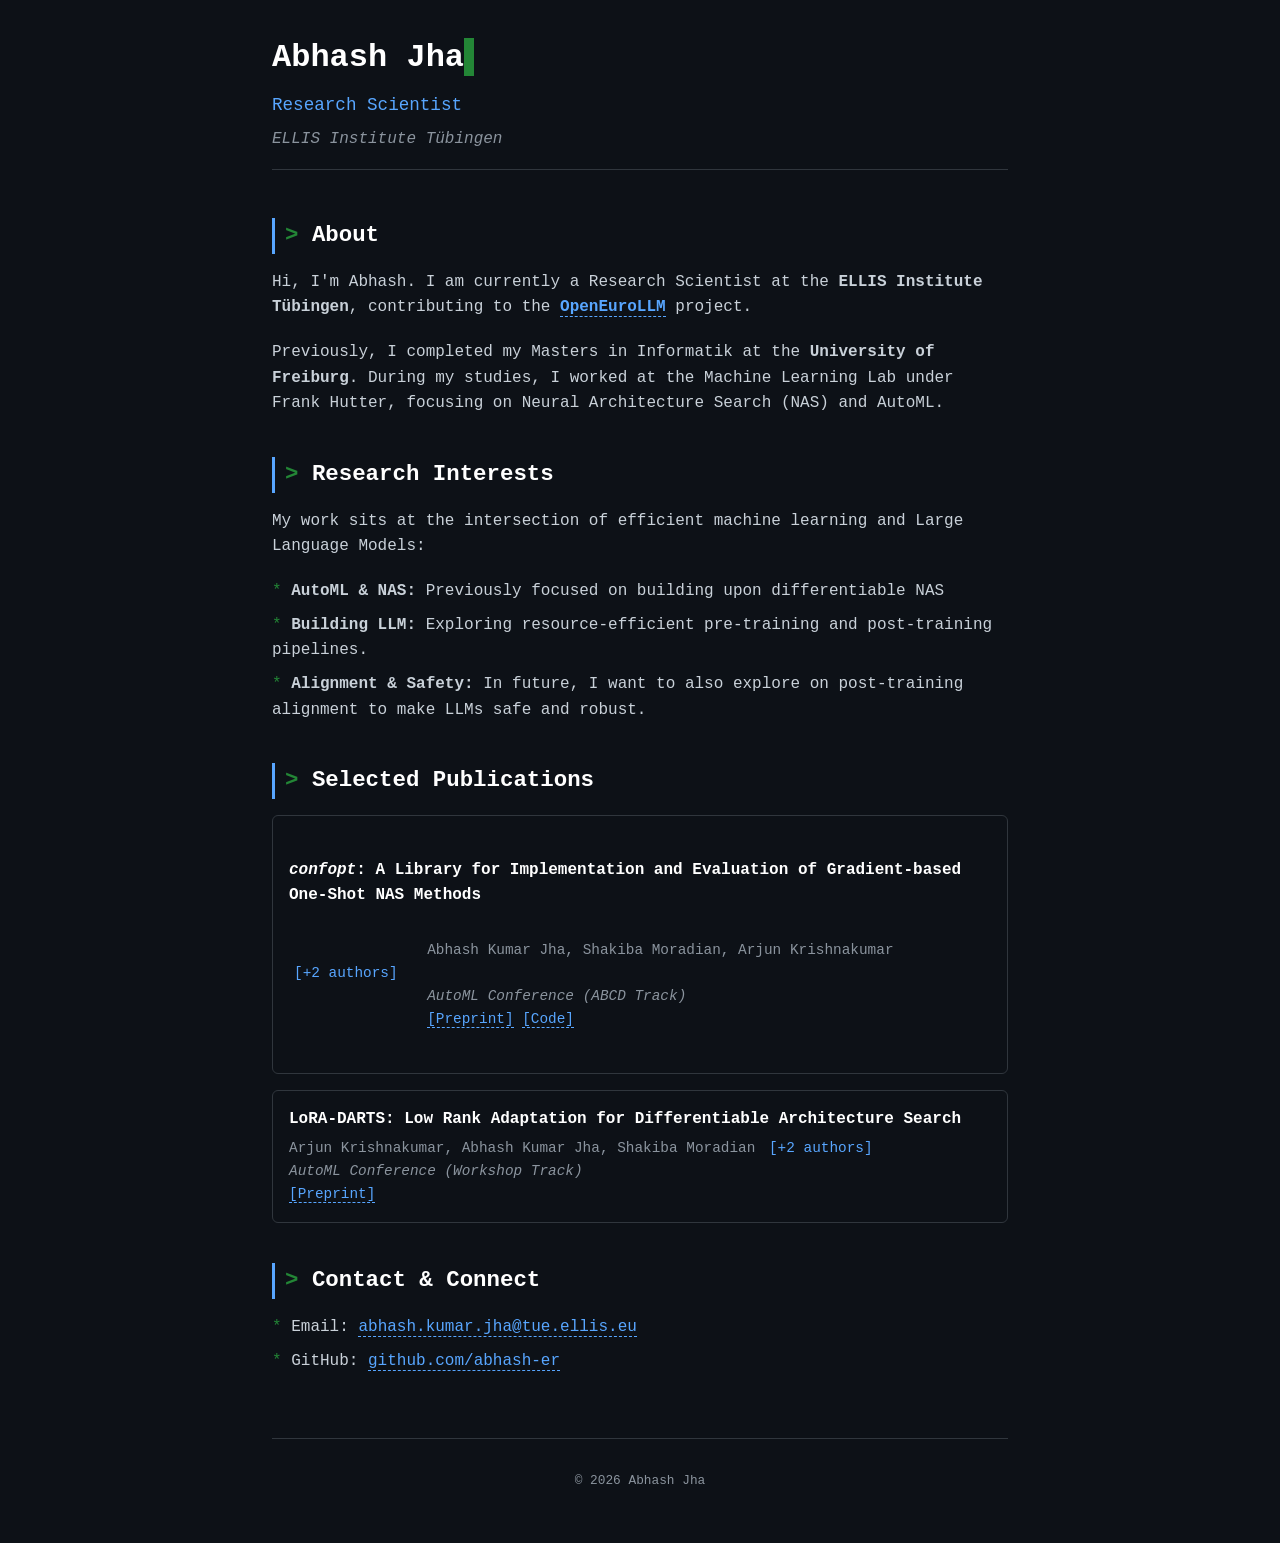
==== commit ff5f3a68: "fix index.html" ====
--- a/index.html
+++ b/index.html
@@ -180,7 +180,7 @@
     <section>
         <h2 class="cmd-prompt">About</h2>
         <p>
-            Hi, I'm Abhash. I am currently a Research Scientist at the <strong>ELLIS Institute Tübingen</strong>, contributing to the <strong>OpenEuroLLM</strong> project. 
+            Hi, I'm Abhash. I am currently a Research Scientist at the <strong>ELLIS Institute Tübingen</strong>, contributing to the <a href="https://openeurollm.eu/"><strong>OpenEuroLLM</strong></a> project. 
         </p>
         <p>
             Previously, I completed my Masters in Informatik at the <strong>University of Freiburg</strong>. During my studies, I worked at the Machine Learning Lab under Frank Hutter, focusing on Neural Architecture Search (NAS) and AutoML.
@@ -191,35 +191,20 @@
         <h2 class="cmd-prompt">Research Interests</h2>
         <p>My work sits at the intersection of efficient machine learning and Large Language Models:</p>
         <ul>
-            <li><strong>AutoML & NAS:</strong> Specifically focusing on differentiable NAS.</li>
-            <li><strong>LLM Efficiency:</strong> Exploring resource-efficient pre-training and post-training pipelines.</li>
-            <li><strong>Alignment & Safety:</strong> Working on post-training alignment to make LLMs robust.</li>
+            <li><strong>AutoML & NAS:</strong> Previously focused on building upon differentiable NAS</li>
+            <li><strong>Building LLM:</strong> Exploring resource-efficient pre-training and post-training pipelines.</li>
+            <li><strong>Alignment & Safety:</strong> In future, I want to also explore on post-training alignment to make LLMs safe and robust.</li>
         </ul>
     </section>
 
     <section>
         <h2 class="cmd-prompt">Selected Publications</h2>
-        
-        <div class="pub-item">
-            <span class="pub-title">Large Scale Efficient Training for Open European LLMs</span>
-            <div class="pub-meta">
-                <span>Abhash Jha, Frank Hutter, Author Three</span>
-                
-                <span id="authors-1" class="author-hidden">, Author Four, Author Five, Author Six, Author Seven, Author Eight</span>
-                
-                <button class="author-btn" onclick="toggleAuthors('authors-1', this)">[+5 authors]</button>
-                
-                <br>
-                <em>Conference on Neural Information Processing Systems (NeurIPS), 2025</em><br>
-                <a href="#">[PDF]</a> <a href="#">[Code]</a>
-            </div>
-        </div>
 
       <div class="pub-item">
-            <span class="pub-title"><code>confopt</code>: A Library for Implementation and Evaluation of Gradient-based One-Shot
+            <span class="pub-title"><i>confopt</i>: A Library for Implementation and Evaluation of Gradient-based One-Shot
 NAS Methods</span>
             <div class="pub-meta">
-                <span>Abhash Kumar Jha, Shakiba Moradian, Arjun Krishnakumar, </span>
+                <span>Abhash Kumar Jha, Shakiba Moradian, Arjun Krishnakumar</span>
                 <span id="authors-1" class="author-hidden">Martin Rapp, Frank Hutter</span>
                 <button class="author-btn" onclick="toggleAuthors('authors-1', this)">[+2 authors]</button>
                 <br>
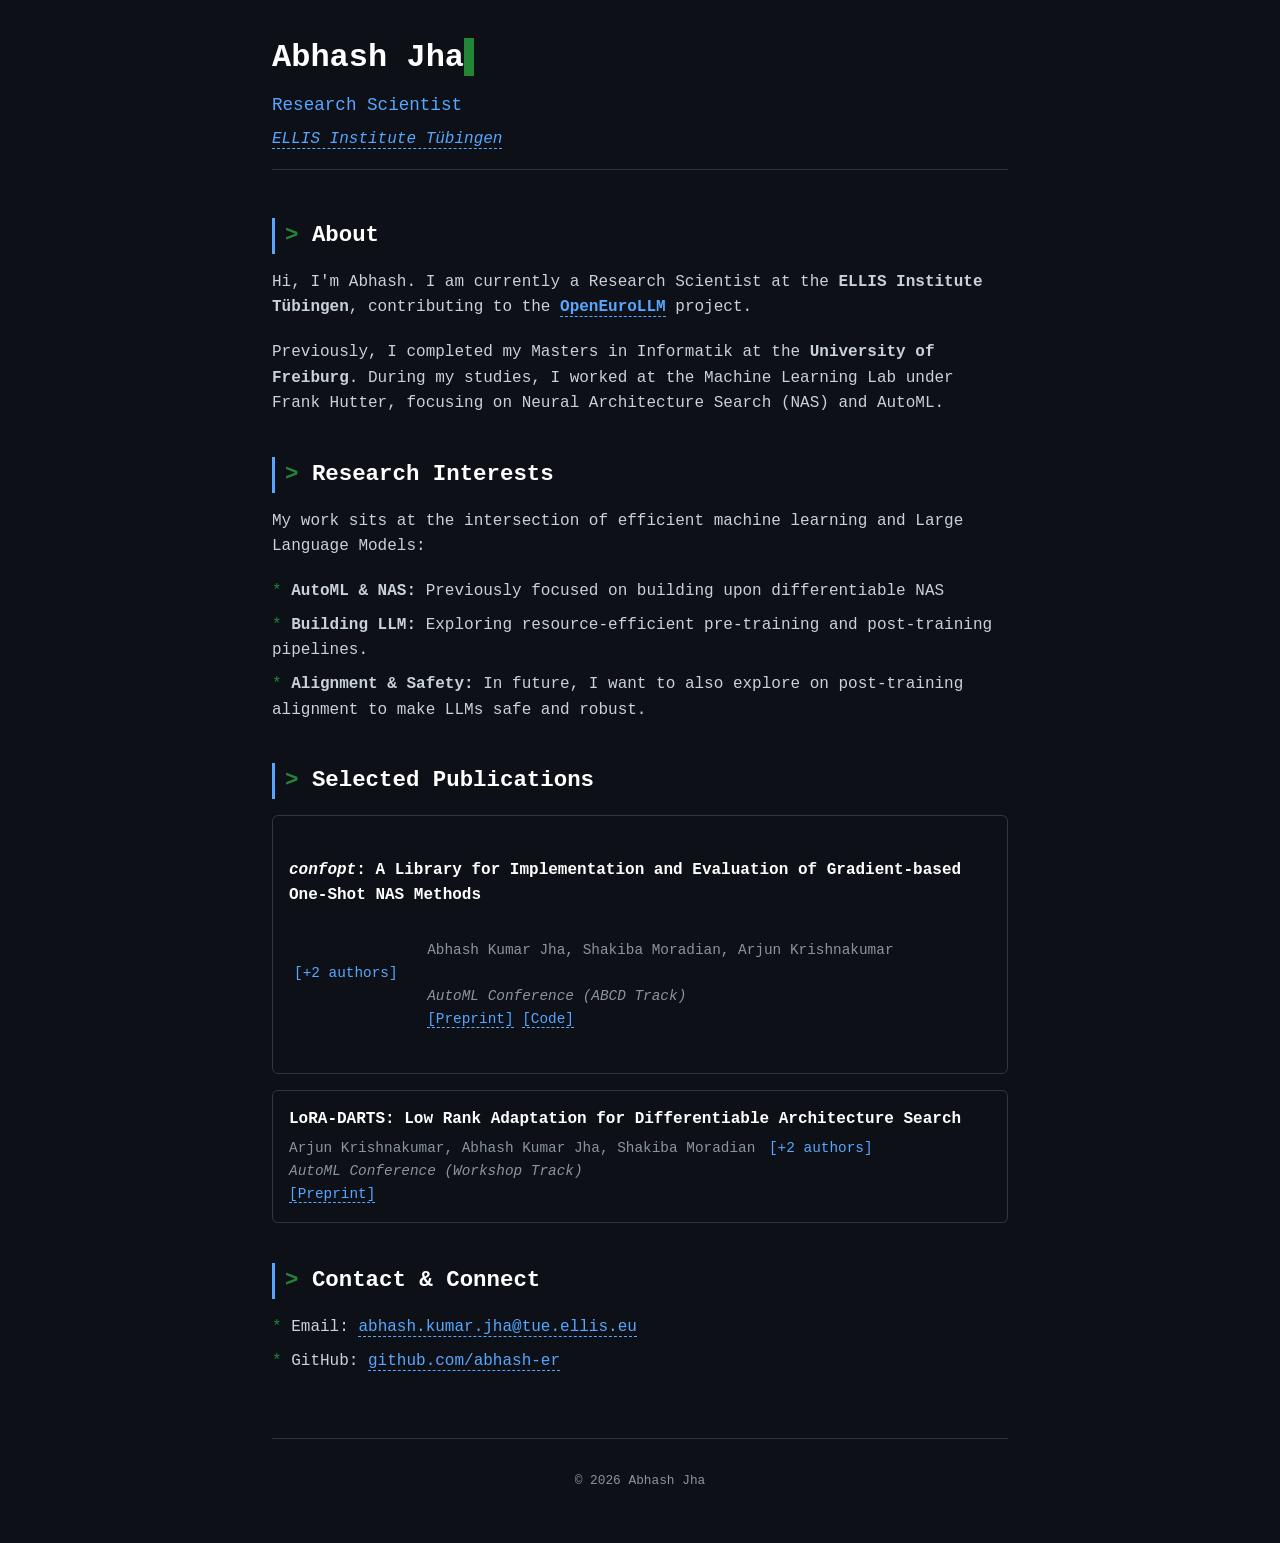
==== commit bfda0239: "Update index.html" ====
--- a/index.html
+++ b/index.html
@@ -174,7 +174,7 @@
     <header>
         <h1>Abhash Jha<span class="cursor"></span></h1>
         <div class="subtitle">Research Scientist</div>
-        <div class="affiliation">ELLIS Institute Tübingen</div>
+        <div class="affiliation"><a href="https://institute-tue.ellis.eu/">ELLIS Institute Tübingen</a></div>
     </header>
 
     <section>
@@ -201,11 +201,10 @@
         <h2 class="cmd-prompt">Selected Publications</h2>
 
       <div class="pub-item">
-            <span class="pub-title"><i>confopt</i>: A Library for Implementation and Evaluation of Gradient-based One-Shot
-NAS Methods</span>
+            <span class="pub-title"><i>confopt</i>: A Library for Implementation and Evaluation of Gradient-based One-Shot NAS Methods</span>
             <div class="pub-meta">
                 <span>Abhash Kumar Jha, Shakiba Moradian, Arjun Krishnakumar</span>
-                <span id="authors-1" class="author-hidden">Martin Rapp, Frank Hutter</span>
+                <span id="authors-1" class="author-hidden">, Martin Rapp, Frank Hutter</span>
                 <button class="author-btn" onclick="toggleAuthors('authors-1', this)">[+2 authors]</button>
                 <br>
                 <em>AutoML Conference (ABCD Track)</em><br>
@@ -217,11 +216,8 @@
             <span class="pub-title">LoRA-DARTS: Low Rank Adaptation for Differentiable Architecture Search</span>
             <div class="pub-meta">
                 <span>Arjun Krishnakumar, Abhash Kumar Jha, Shakiba Moradian</span>
-                
-                <span id="authors-2" class="author-hidden">Martin Rapp, Frank Hutter</span>
-                
+                <span id="authors-2" class="author-hidden">, Martin Rapp, Frank Hutter</span>
                 <button class="author-btn" onclick="toggleAuthors('authors-2', this)">[+2 authors]</button>
-                
                 <br>
                 <em>AutoML Conference (Workshop Track)</em><br>
                 <a href="https://openreview.net/pdf?id=YNyTumD0U9">[Preprint]</a>
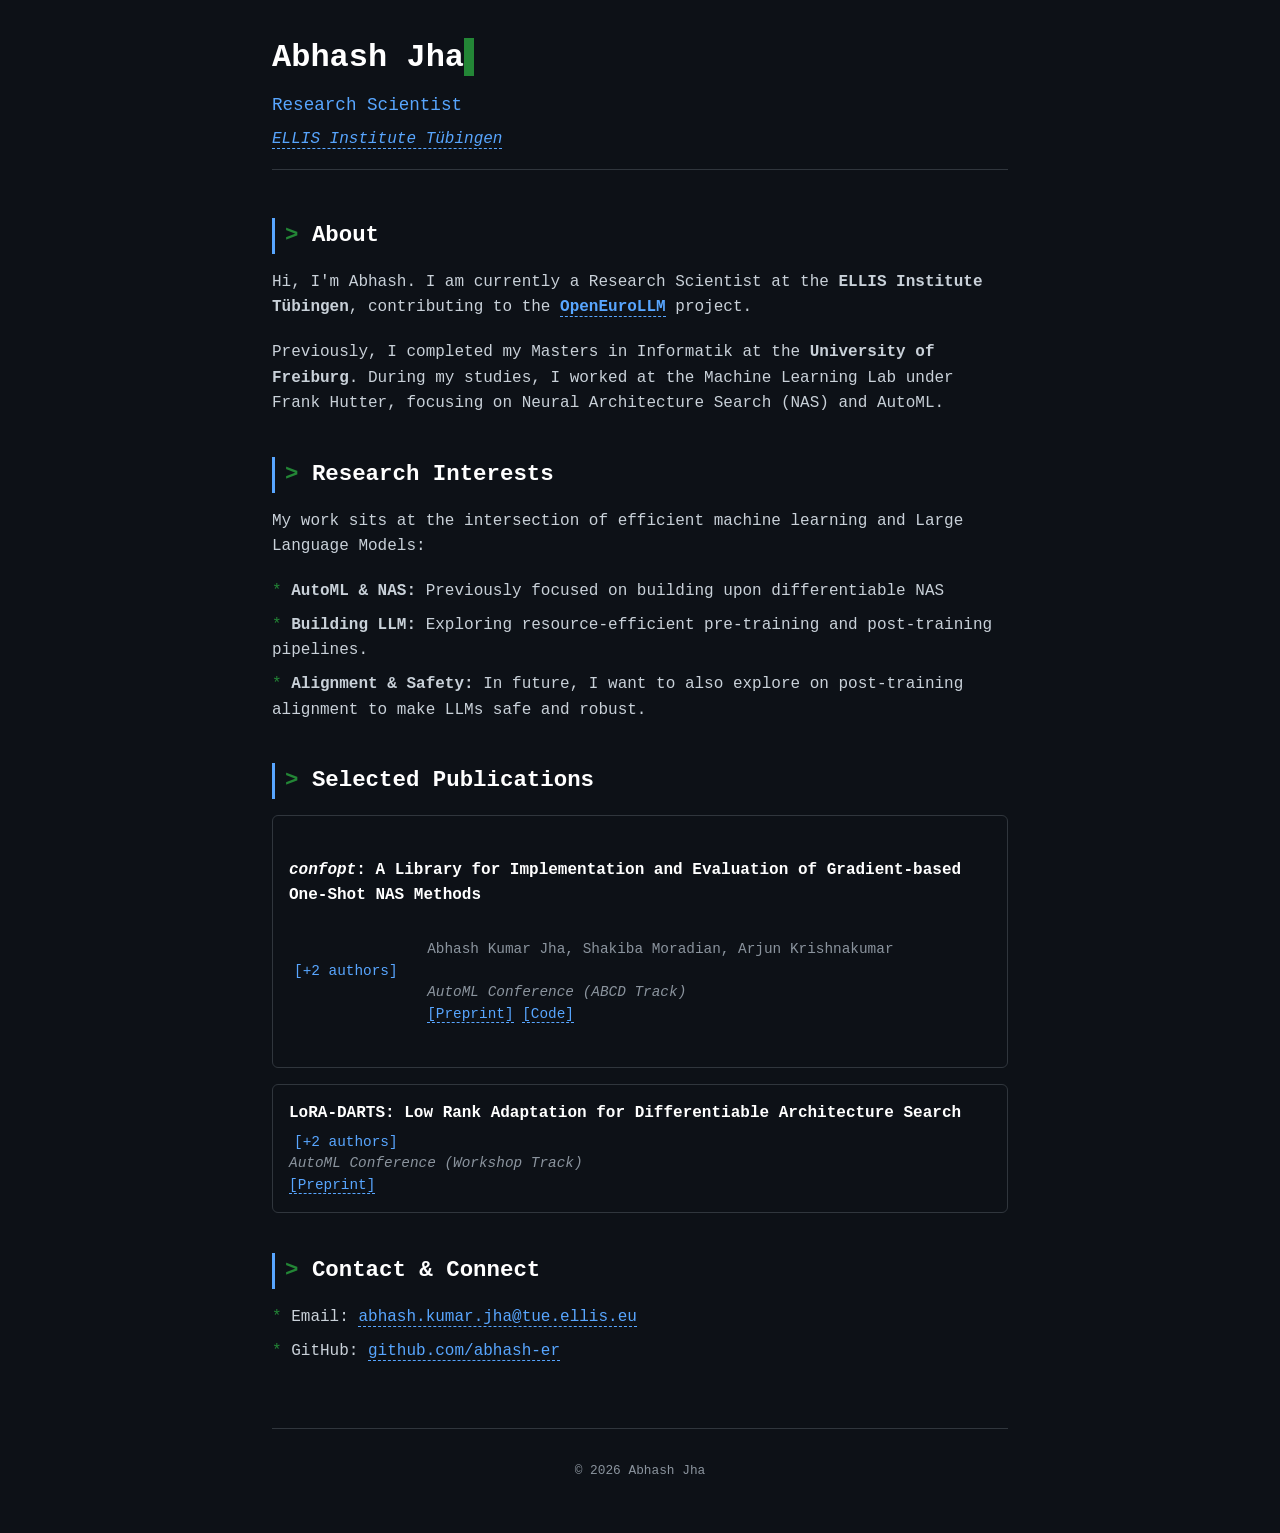
==== commit 3beac5cc: "fix pub meta and item" ====
--- a/index.html
+++ b/index.html
@@ -129,12 +129,19 @@
             font-weight: bold;
             color: #fff;
             display: block;
+            text-align: left; 
             margin-bottom: 0.3rem;
         }
 
-        .pub-meta {
+       .pub-meta {
             font-size: 0.9rem;
             color: #8b949e;
+            display: block;
+            text-align: left;
+            margin-left: 0;
+            padding-left: 0;
+            white-space: normal; 
+            line-height: 1.5;
         }
 
         /* --- NEW CSS FOR AUTHOR TOGGLE --- */
@@ -215,7 +222,7 @@
       <div class="pub-item">
             <span class="pub-title">LoRA-DARTS: Low Rank Adaptation for Differentiable Architecture Search</span>
             <div class="pub-meta">
-                <span>Arjun Krishnakumar, Abhash Kumar Jha, Shakiba Moradian</span>
+                <span></span>
                 <span id="authors-2" class="author-hidden">, Martin Rapp, Frank Hutter</span>
                 <button class="author-btn" onclick="toggleAuthors('authors-2', this)">[+2 authors]</button>
                 <br>
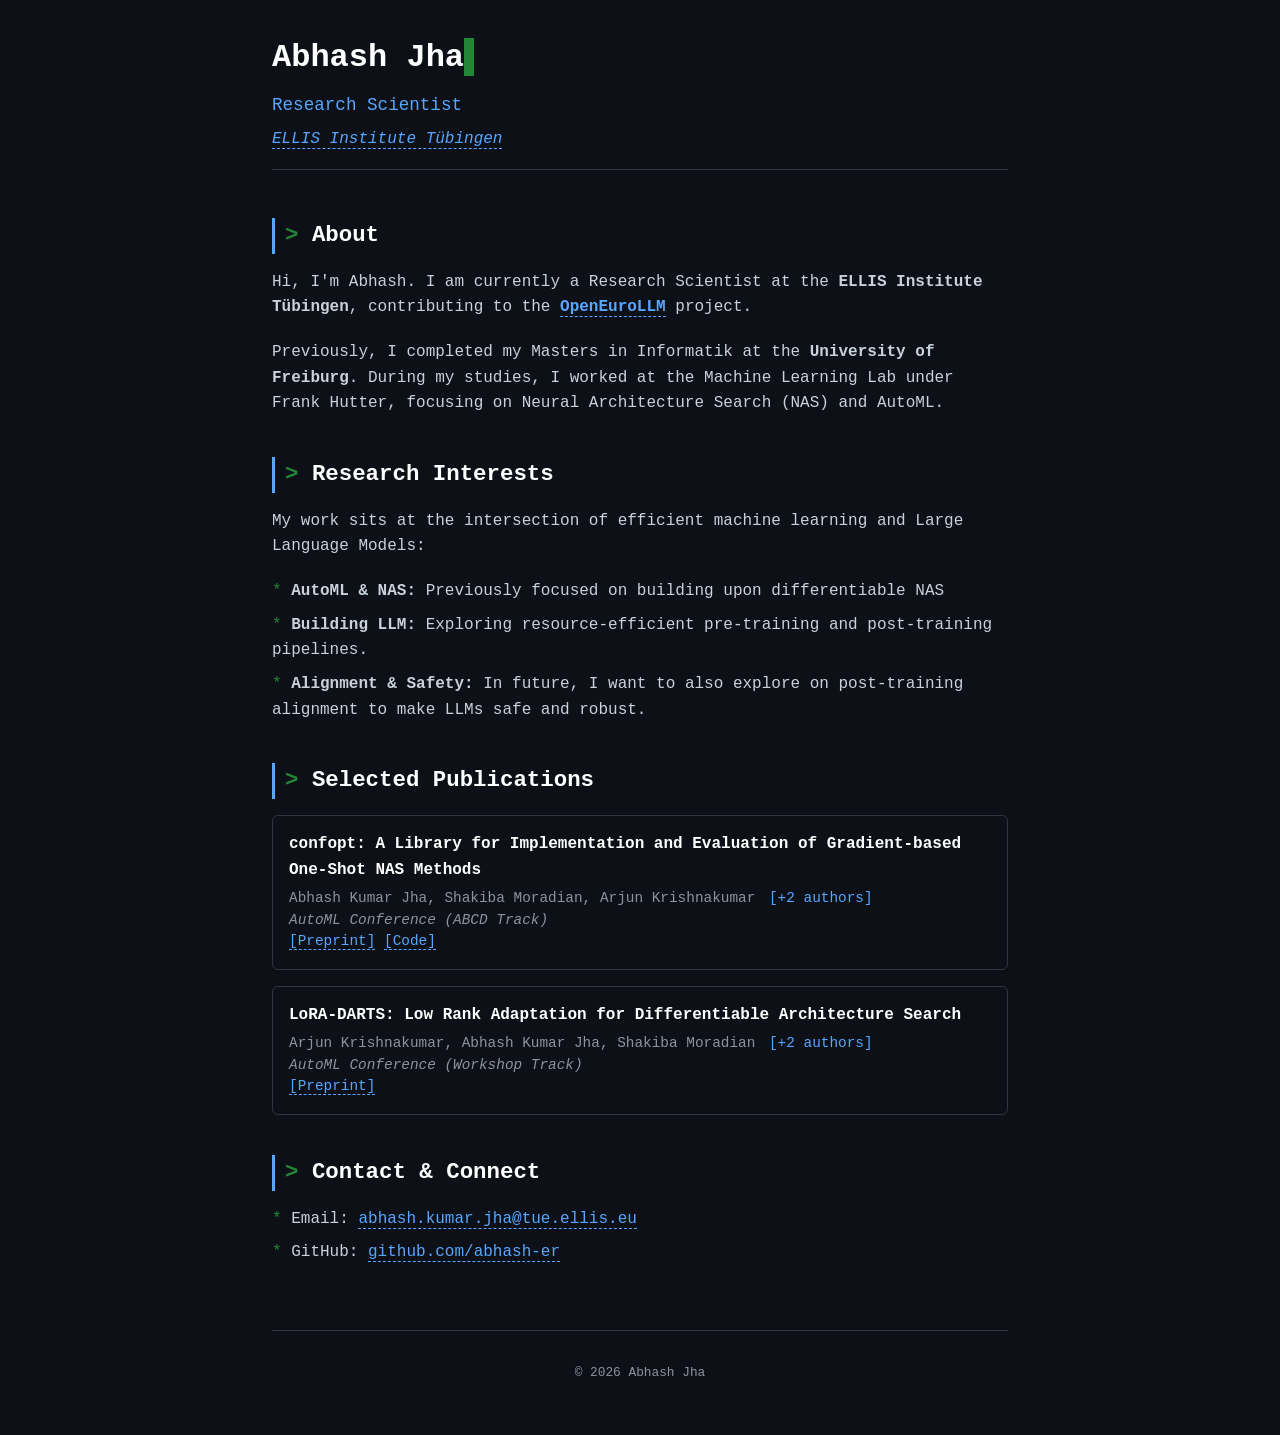
==== commit ed321028: "fix index.html" ====
--- a/index.html
+++ b/index.html
@@ -208,21 +208,22 @@
         <h2 class="cmd-prompt">Selected Publications</h2>
 
       <div class="pub-item">
-            <span class="pub-title"><i>confopt</i>: A Library for Implementation and Evaluation of Gradient-based One-Shot NAS Methods</span>
-            <div class="pub-meta">
-                <span>Abhash Kumar Jha, Shakiba Moradian, Arjun Krishnakumar</span>
-                <span id="authors-1" class="author-hidden">, Martin Rapp, Frank Hutter</span>
-                <button class="author-btn" onclick="toggleAuthors('authors-1', this)">[+2 authors]</button>
+            <span class="pub-title">confopt: A Library for Implementation and Evaluation of Gradient-based One-Shot NAS Methods</span>
+            <div class="pub-meta">
+                <span>Abhash Kumar Jha, Shakiba Moradian, Arjun Krishnakumar</span>
+                <span id="authors-2" class="author-hidden">, Martin Rapp, Frank Hutter</span>
+                <button class="author-btn" onclick="toggleAuthors('authors-2', this)">[+2 authors]</button>
                 <br>
-                <em>AutoML Conference (ABCD Track)</em><br>
-                <a href="https://arxiv.org/pdf/2507.16533">[Preprint]</a> <a href="https://github.com/automl/ConfigurableOptimizer">[Code]</a>
-            </div>
-        </div>
+                <em>AutoML Conference (ABCD Track)</em><br>
+                <a href="https://arxiv.org/pdf/2507.16533">[Preprint]</a>
+                <a href="https://github.com/automl/ConfigurableOptimizer/">[Code]</a>
+            </div>
+        </div>
 
       <div class="pub-item">
             <span class="pub-title">LoRA-DARTS: Low Rank Adaptation for Differentiable Architecture Search</span>
             <div class="pub-meta">
-                <span></span>
+                <span>Arjun Krishnakumar, Abhash Kumar Jha, Shakiba Moradian</span>
                 <span id="authors-2" class="author-hidden">, Martin Rapp, Frank Hutter</span>
                 <button class="author-btn" onclick="toggleAuthors('authors-2', this)">[+2 authors]</button>
                 <br>
